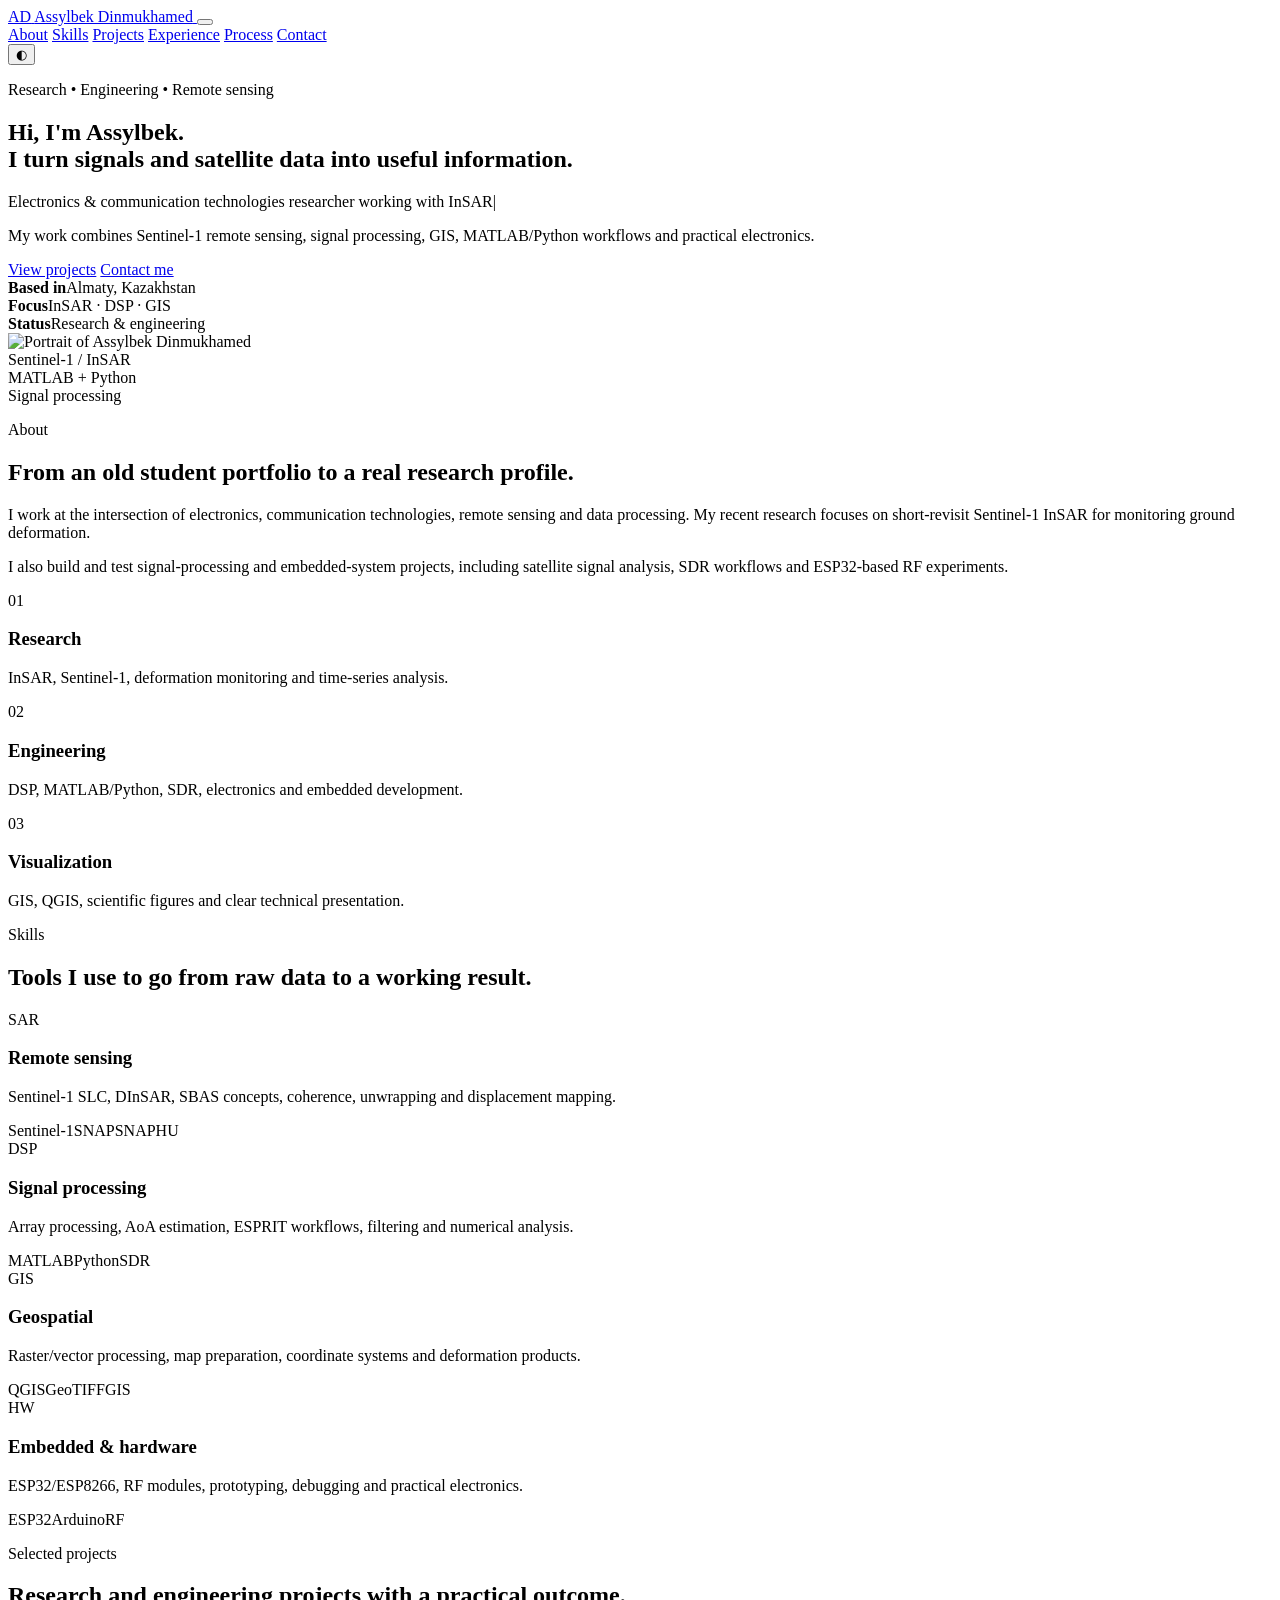
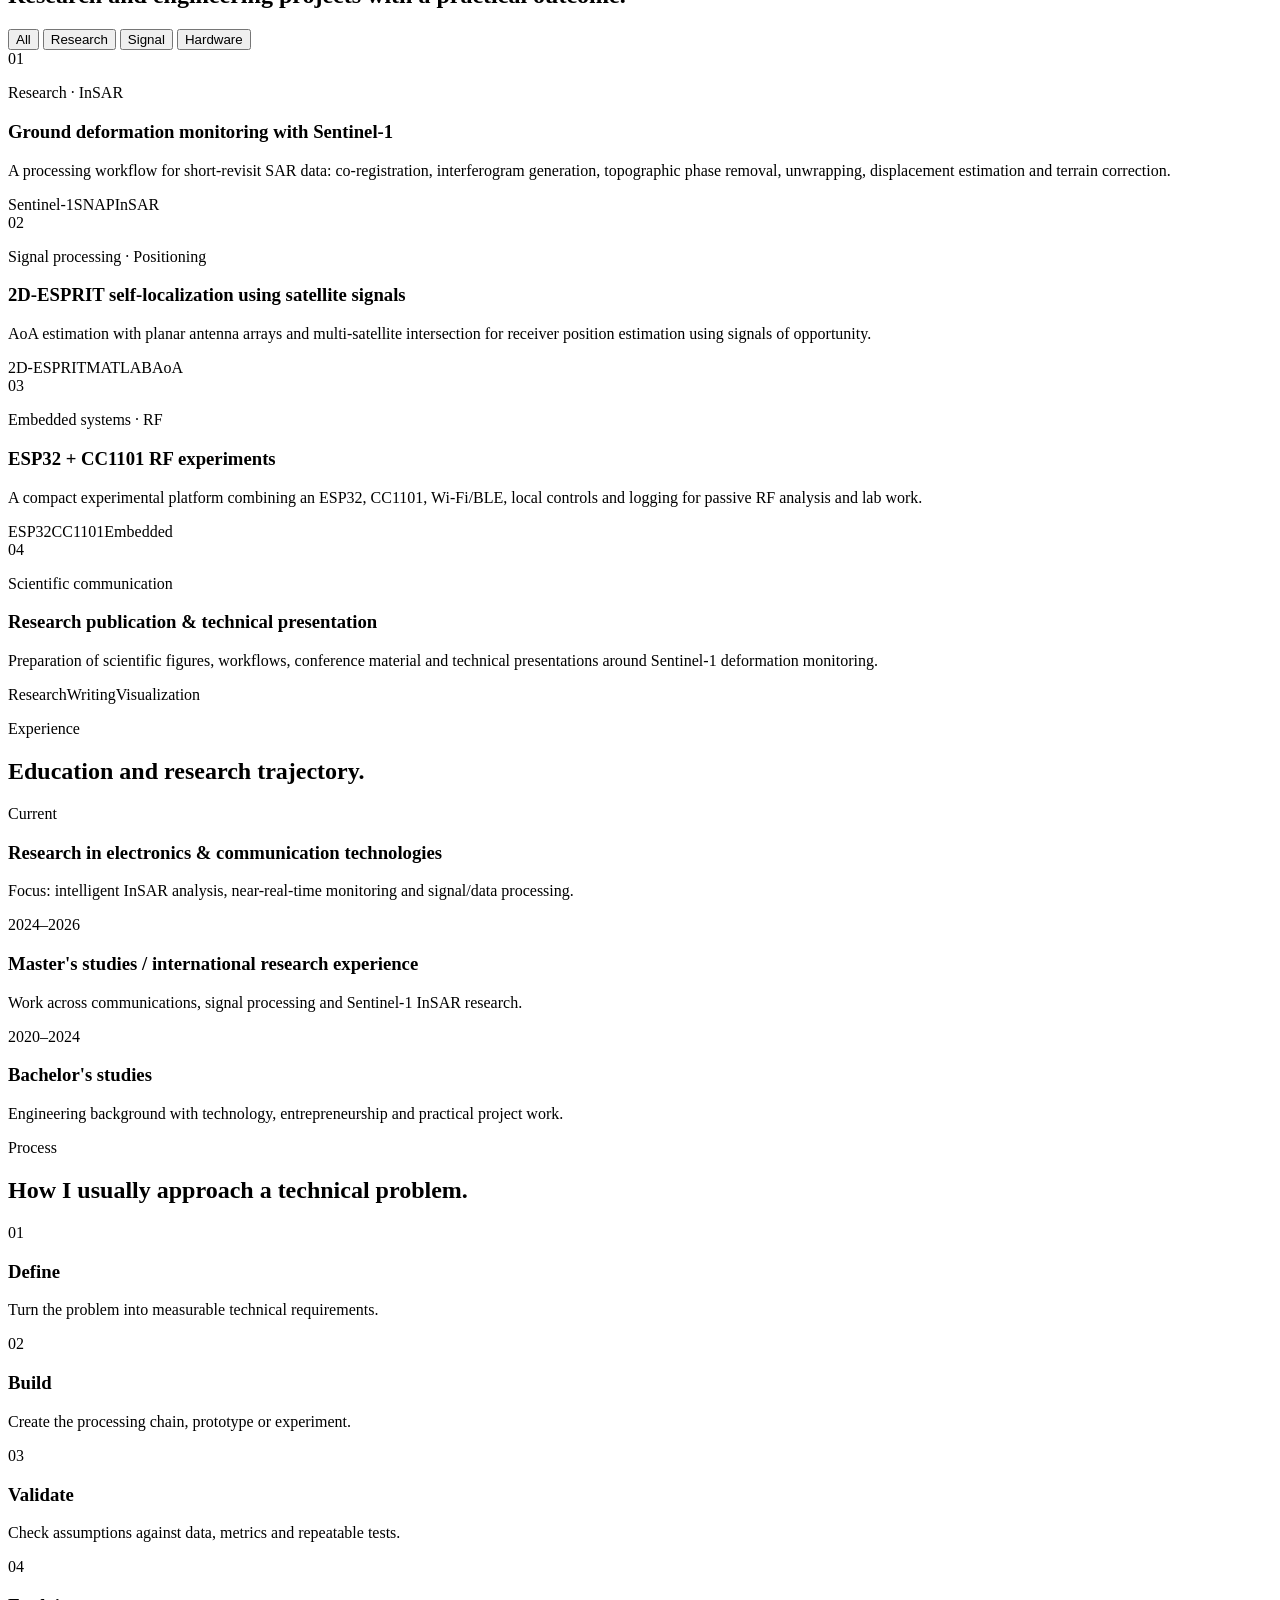
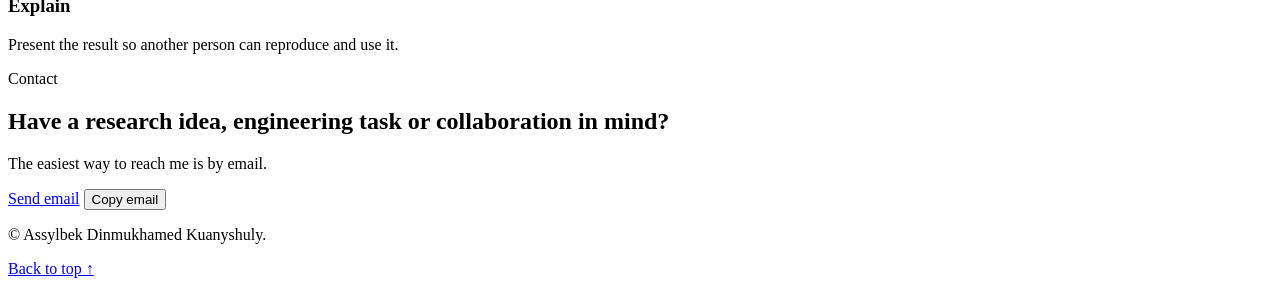
==== index.html @ b61e324d "Add files via upload" ====
<!DOCTYPE html>
<html lang="en">
<head>
  <meta charset="UTF-8" />
  <meta name="viewport" content="width=device-width, initial-scale=1.0" />
  <meta name="description" content="Portfolio of Assylbek Dinmukhamed Kuanyshuly — researcher and engineer working with InSAR, Sentinel-1, signal processing, GIS and embedded systems." />
  <meta name="theme-color" content="#0b1020" />
  <meta property="og:title" content="Assylbek Dinmukhamed — Portfolio" />
  <meta property="og:description" content="Research, engineering and projects in InSAR, signal processing, GIS and embedded systems." />
  <meta property="og:type" content="website" />
  <meta property="og:image" content="assets/photo.jpg" />
  <title>Assylbek Dinmukhamed — Researcher & Engineer</title>
  <link rel="stylesheet" href="assets/styles.css" />
</head>
<body>
  <div class="noise" aria-hidden="true"></div>

  <header class="site-header">
    <a class="brand" href="#home" aria-label="Home">
      <span class="brand-mark">AD</span>
      <span class="brand-text">Assylbek Dinmukhamed</span>
    </a>

    <button class="menu-toggle" id="menuToggle" aria-label="Open navigation" aria-expanded="false">
      <span></span><span></span><span></span>
    </button>

    <nav class="nav" id="nav">
      <a href="#about">About</a>
      <a href="#skills">Skills</a>
      <a href="#projects">Projects</a>
      <a href="#experience">Experience</a>
      <a href="#process">Process</a>
      <a href="#contact">Contact</a>
    </nav>

    <button class="theme-toggle" id="themeToggle" aria-label="Toggle theme">
      <span class="theme-icon">◐</span>
    </button>
  </header>

  <main>
    <section id="home" class="hero section">
      <div class="hero-copy reveal">
        <p class="eyebrow">Research • Engineering • Remote sensing</p>
        <h1>
          Hi, I'm <span class="gradient-text">Assylbek.</span><br />
          I turn signals and satellite data into useful information.
        </h1>
        <p class="hero-subtitle">
          Electronics & communication technologies researcher working with
          <span id="typingText" class="typing">InSAR</span><span class="caret">|</span>
        </p>
        <p class="hero-description">
          My work combines Sentinel-1 remote sensing, signal processing, GIS,
          MATLAB/Python workflows and practical electronics.
        </p>

        <div class="hero-actions">
          <a class="btn btn-primary" href="#projects">View projects</a>
          <a class="btn btn-ghost" href="mailto:dinmukhamedassylbek@gmail.com">Contact me</a>
        </div>

        <div class="hero-meta">
          <div><strong>Based in</strong><span>Almaty, Kazakhstan</span></div>
          <div><strong>Focus</strong><span>InSAR · DSP · GIS</span></div>
          <div><strong>Status</strong><span>Research & engineering</span></div>
        </div>
      </div>

      <div class="hero-visual reveal">
        <div class="portrait-shell">
          <div class="orbit orbit-one"></div>
          <div class="orbit orbit-two"></div>
          <div class="portrait-frame">
            <img src="assets/photo.jpg" alt="Portrait of Assylbek Dinmukhamed" />
          </div>
          <div class="floating-card fc-one">
            <span class="dot"></span>
            Sentinel-1 / InSAR
          </div>
          <div class="floating-card fc-two">MATLAB + Python</div>
          <div class="floating-card fc-three">Signal processing</div>
        </div>
      </div>
    </section>

    <section id="about" class="section section-grid">
      <div class="section-heading reveal">
        <p class="eyebrow">About</p>
        <h2>From an old student portfolio to a real research profile.</h2>
      </div>
      <div class="section-body reveal">
        <p>
          I work at the intersection of electronics, communication technologies,
          remote sensing and data processing. My recent research focuses on
          short-revisit Sentinel-1 InSAR for monitoring ground deformation.
        </p>
        <p>
          I also build and test signal-processing and embedded-system projects,
          including satellite signal analysis, SDR workflows and ESP32-based RF experiments.
        </p>
        <div class="mini-cards">
          <article>
            <span>01</span>
            <h3>Research</h3>
            <p>InSAR, Sentinel-1, deformation monitoring and time-series analysis.</p>
          </article>
          <article>
            <span>02</span>
            <h3>Engineering</h3>
            <p>DSP, MATLAB/Python, SDR, electronics and embedded development.</p>
          </article>
          <article>
            <span>03</span>
            <h3>Visualization</h3>
            <p>GIS, QGIS, scientific figures and clear technical presentation.</p>
          </article>
        </div>
      </div>
    </section>

    <section id="skills" class="section">
      <div class="section-heading reveal">
        <p class="eyebrow">Skills</p>
        <h2>Tools I use to go from raw data to a working result.</h2>
      </div>

      <div class="skills-grid">
        <article class="skill-card reveal">
          <div class="skill-icon">SAR</div>
          <h3>Remote sensing</h3>
          <p>Sentinel-1 SLC, DInSAR, SBAS concepts, coherence, unwrapping and displacement mapping.</p>
          <div class="tags"><span>Sentinel-1</span><span>SNAP</span><span>SNAPHU</span></div>
        </article>
        <article class="skill-card reveal">
          <div class="skill-icon">DSP</div>
          <h3>Signal processing</h3>
          <p>Array processing, AoA estimation, ESPRIT workflows, filtering and numerical analysis.</p>
          <div class="tags"><span>MATLAB</span><span>Python</span><span>SDR</span></div>
        </article>
        <article class="skill-card reveal">
          <div class="skill-icon">GIS</div>
          <h3>Geospatial</h3>
          <p>Raster/vector processing, map preparation, coordinate systems and deformation products.</p>
          <div class="tags"><span>QGIS</span><span>GeoTIFF</span><span>GIS</span></div>
        </article>
        <article class="skill-card reveal">
          <div class="skill-icon">HW</div>
          <h3>Embedded & hardware</h3>
          <p>ESP32/ESP8266, RF modules, prototyping, debugging and practical electronics.</p>
          <div class="tags"><span>ESP32</span><span>Arduino</span><span>RF</span></div>
        </article>
      </div>
    </section>

    <section id="projects" class="section">
      <div class="section-heading reveal">
        <p class="eyebrow">Selected projects</p>
        <h2>Research and engineering projects with a practical outcome.</h2>
      </div>

      <div class="project-filter reveal" role="group" aria-label="Project filters">
        <button class="filter-btn active" data-filter="all">All</button>
        <button class="filter-btn" data-filter="research">Research</button>
        <button class="filter-btn" data-filter="signal">Signal</button>
        <button class="filter-btn" data-filter="hardware">Hardware</button>
      </div>

      <div class="projects-grid">
        <article class="project-card reveal" data-category="research">
          <div class="project-number">01</div>
          <p class="project-type">Research · InSAR</p>
          <h3>Ground deformation monitoring with Sentinel-1</h3>
          <p>
            A processing workflow for short-revisit SAR data: co-registration,
            interferogram generation, topographic phase removal, unwrapping,
            displacement estimation and terrain correction.
          </p>
          <div class="tags"><span>Sentinel-1</span><span>SNAP</span><span>InSAR</span></div>
        </article>

        <article class="project-card reveal" data-category="signal">
          <div class="project-number">02</div>
          <p class="project-type">Signal processing · Positioning</p>
          <h3>2D-ESPRIT self-localization using satellite signals</h3>
          <p>
            AoA estimation with planar antenna arrays and multi-satellite
            intersection for receiver position estimation using signals of opportunity.
          </p>
          <div class="tags"><span>2D-ESPRIT</span><span>MATLAB</span><span>AoA</span></div>
        </article>

        <article class="project-card reveal" data-category="hardware">
          <div class="project-number">03</div>
          <p class="project-type">Embedded systems · RF</p>
          <h3>ESP32 + CC1101 RF experiments</h3>
          <p>
            A compact experimental platform combining an ESP32, CC1101, Wi-Fi/BLE,
            local controls and logging for passive RF analysis and lab work.
          </p>
          <div class="tags"><span>ESP32</span><span>CC1101</span><span>Embedded</span></div>
        </article>

        <article class="project-card reveal" data-category="research">
          <div class="project-number">04</div>
          <p class="project-type">Scientific communication</p>
          <h3>Research publication & technical presentation</h3>
          <p>
            Preparation of scientific figures, workflows, conference material and
            technical presentations around Sentinel-1 deformation monitoring.
          </p>
          <div class="tags"><span>Research</span><span>Writing</span><span>Visualization</span></div>
        </article>
      </div>
    </section>

    <section id="experience" class="section section-grid">
      <div class="section-heading reveal">
        <p class="eyebrow">Experience</p>
        <h2>Education and research trajectory.</h2>
      </div>
      <div class="timeline reveal">
        <article class="timeline-item">
          <div class="timeline-dot"></div>
          <div class="timeline-date">Current</div>
          <h3>Research in electronics & communication technologies</h3>
          <p>Focus: intelligent InSAR analysis, near-real-time monitoring and signal/data processing.</p>
        </article>
        <article class="timeline-item">
          <div class="timeline-dot"></div>
          <div class="timeline-date">2024–2026</div>
          <h3>Master's studies / international research experience</h3>
          <p>Work across communications, signal processing and Sentinel-1 InSAR research.</p>
        </article>
        <article class="timeline-item">
          <div class="timeline-dot"></div>
          <div class="timeline-date">2020–2024</div>
          <h3>Bachelor's studies</h3>
          <p>Engineering background with technology, entrepreneurship and practical project work.</p>
        </article>
      </div>
    </section>

    <section id="process" class="section">
      <div class="section-heading reveal">
        <p class="eyebrow">Process</p>
        <h2>How I usually approach a technical problem.</h2>
      </div>
      <div class="process-grid">
        <article class="process-card reveal"><span>01</span><h3>Define</h3><p>Turn the problem into measurable technical requirements.</p></article>
        <article class="process-card reveal"><span>02</span><h3>Build</h3><p>Create the processing chain, prototype or experiment.</p></article>
        <article class="process-card reveal"><span>03</span><h3>Validate</h3><p>Check assumptions against data, metrics and repeatable tests.</p></article>
        <article class="process-card reveal"><span>04</span><h3>Explain</h3><p>Present the result so another person can reproduce and use it.</p></article>
      </div>
    </section>

    <section id="contact" class="section contact-section">
      <div class="contact-card reveal">
        <p class="eyebrow">Contact</p>
        <h2>Have a research idea, engineering task or collaboration in mind?</h2>
        <p>The easiest way to reach me is by email.</p>
        <div class="contact-actions">
          <a class="btn btn-primary" href="mailto:dinmukhamedassylbek@gmail.com">Send email</a>
          <button class="btn btn-ghost" id="copyEmail" type="button">Copy email</button>
        </div>
        <p class="copy-status" id="copyStatus" aria-live="polite"></p>
      </div>
    </section>
  </main>

  <footer>
    <p>© <span id="year"></span> Assylbek Dinmukhamed Kuanyshuly.</p>
    <a href="#home">Back to top ↑</a>
  </footer>

  <script src="assets/app.js"></script>
</body>
</html>
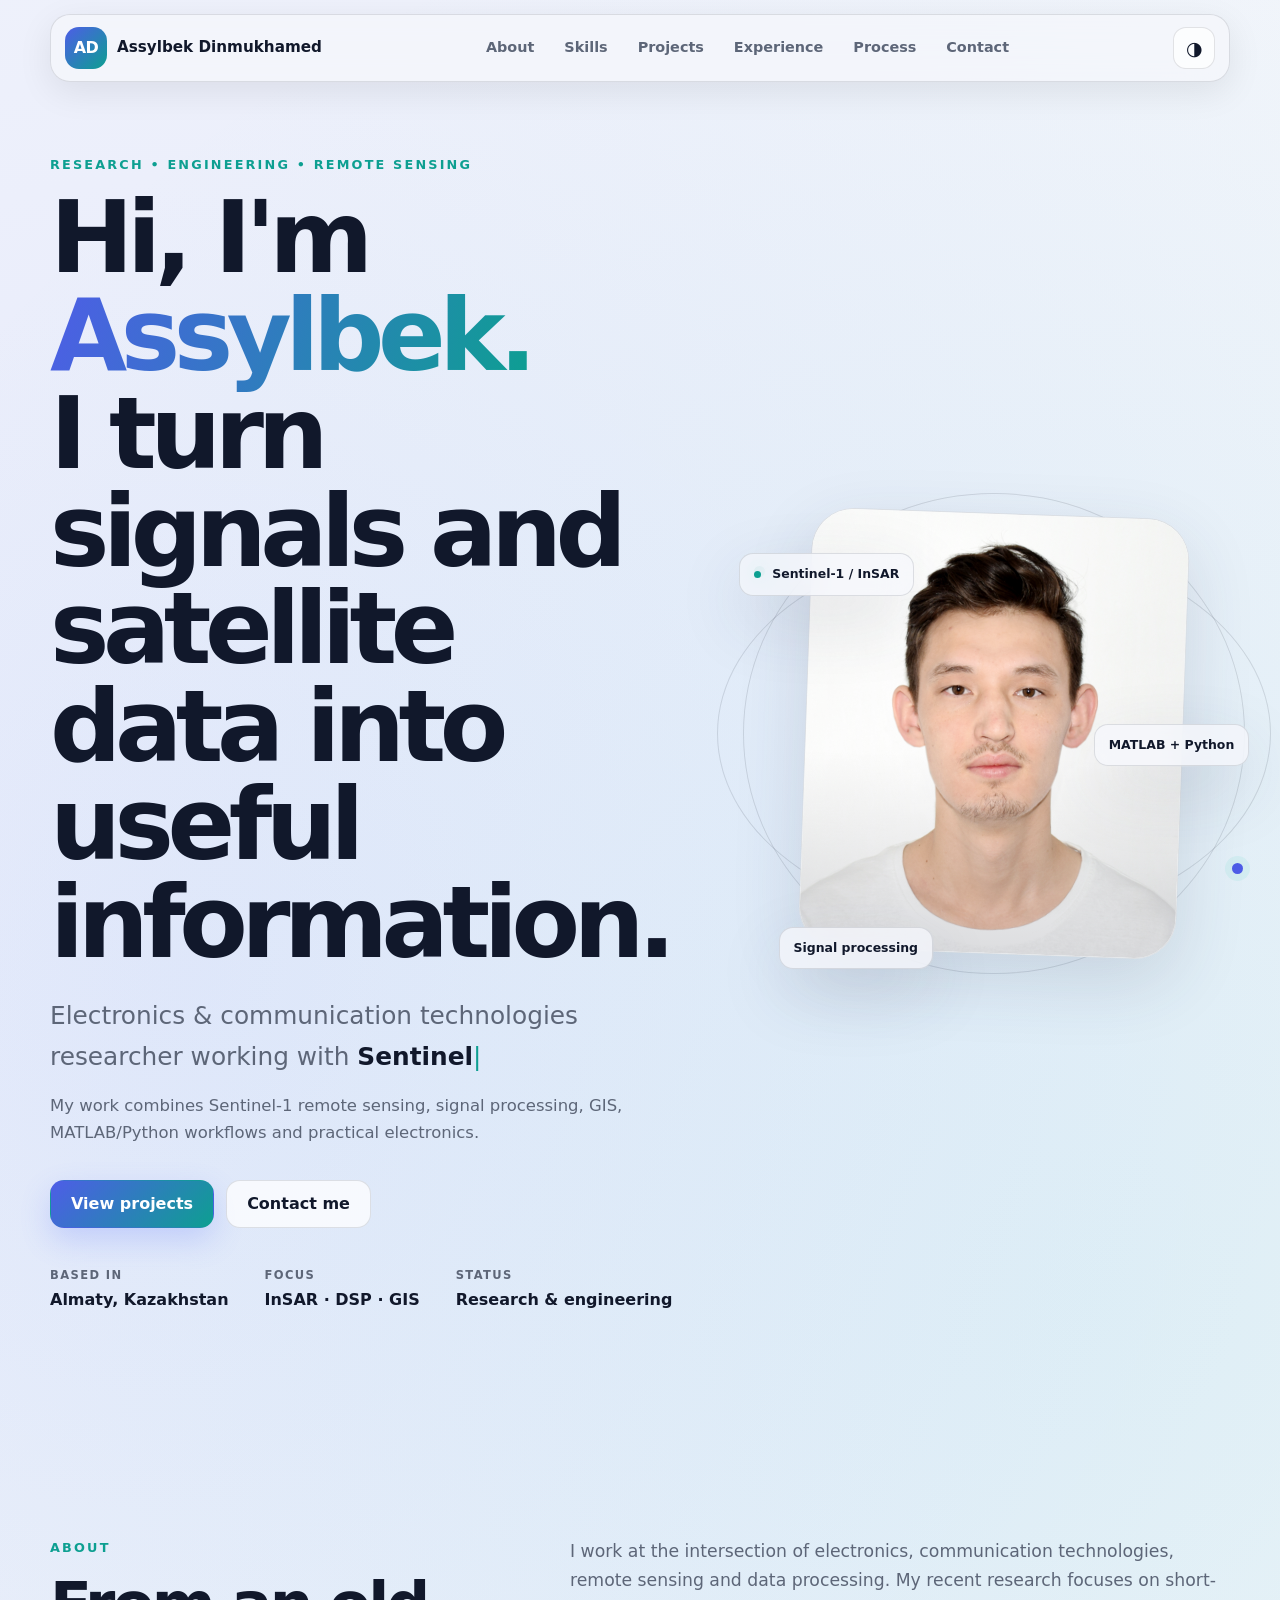
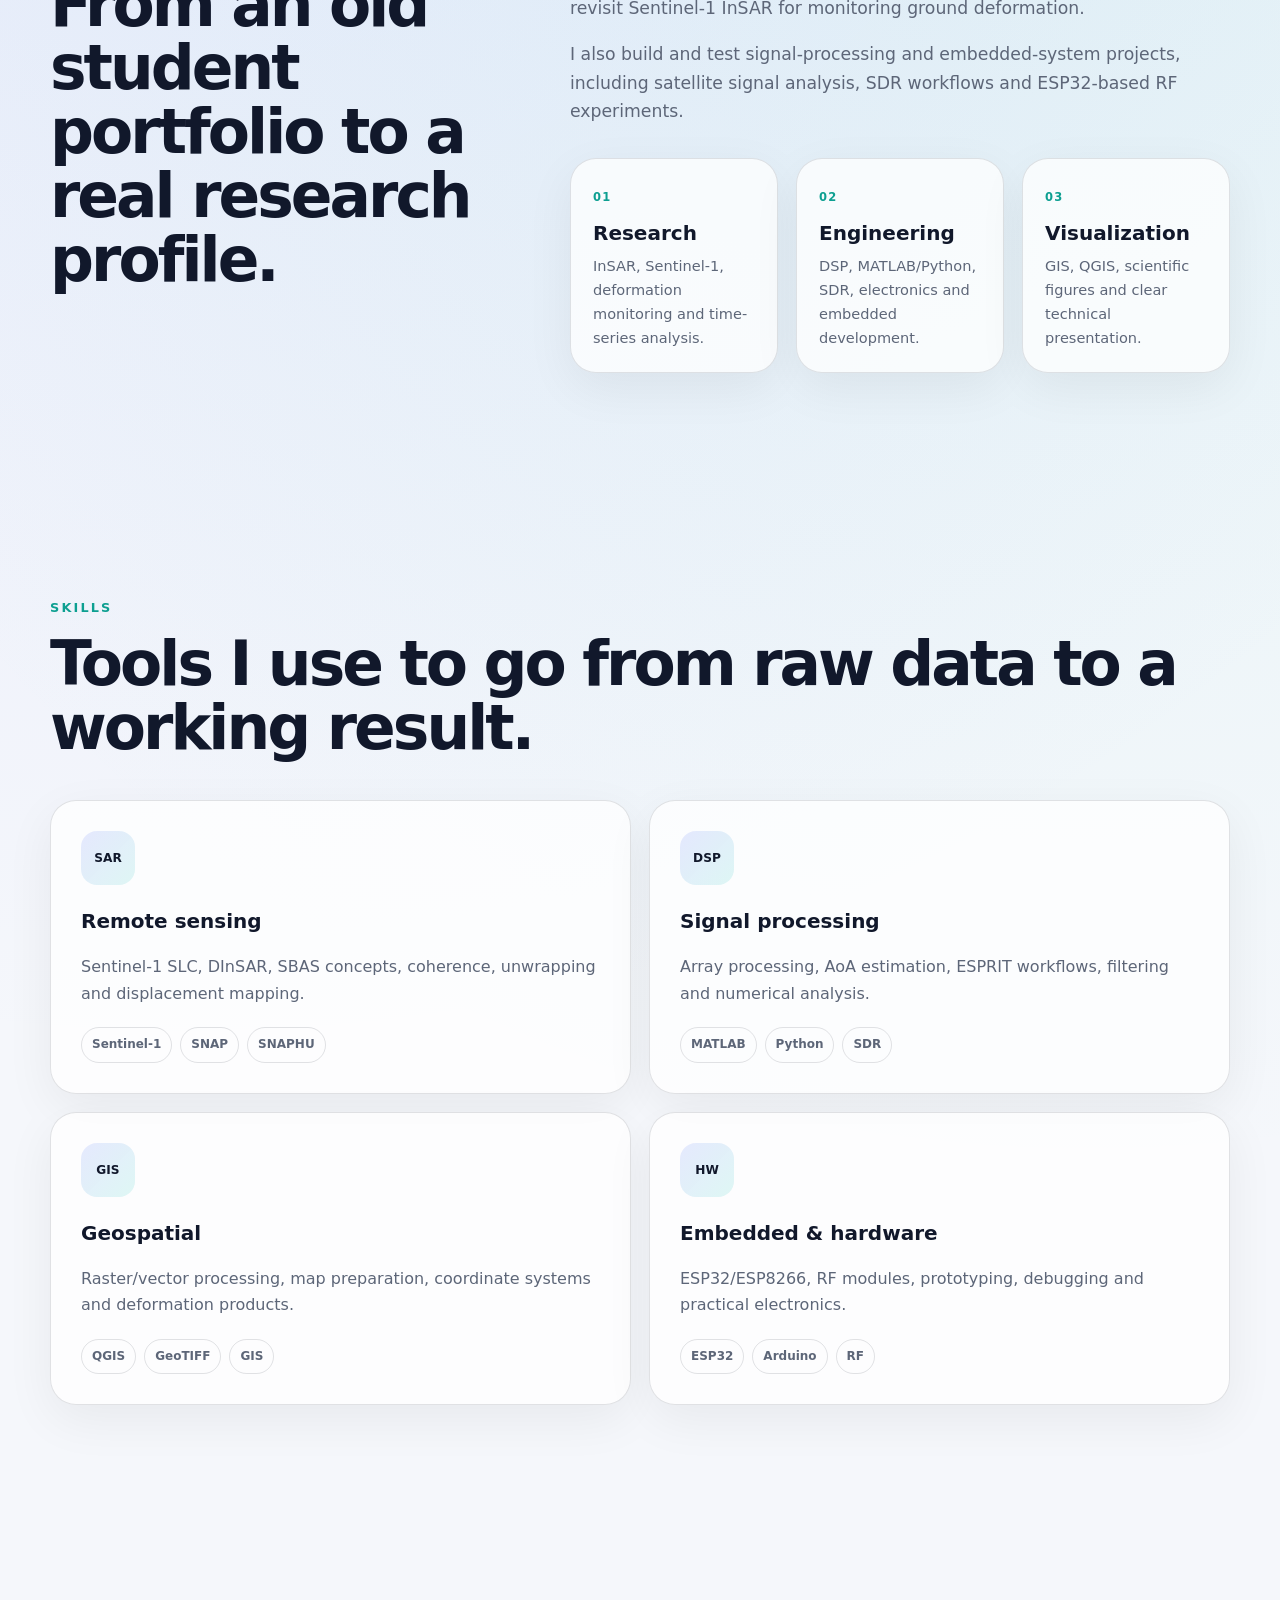
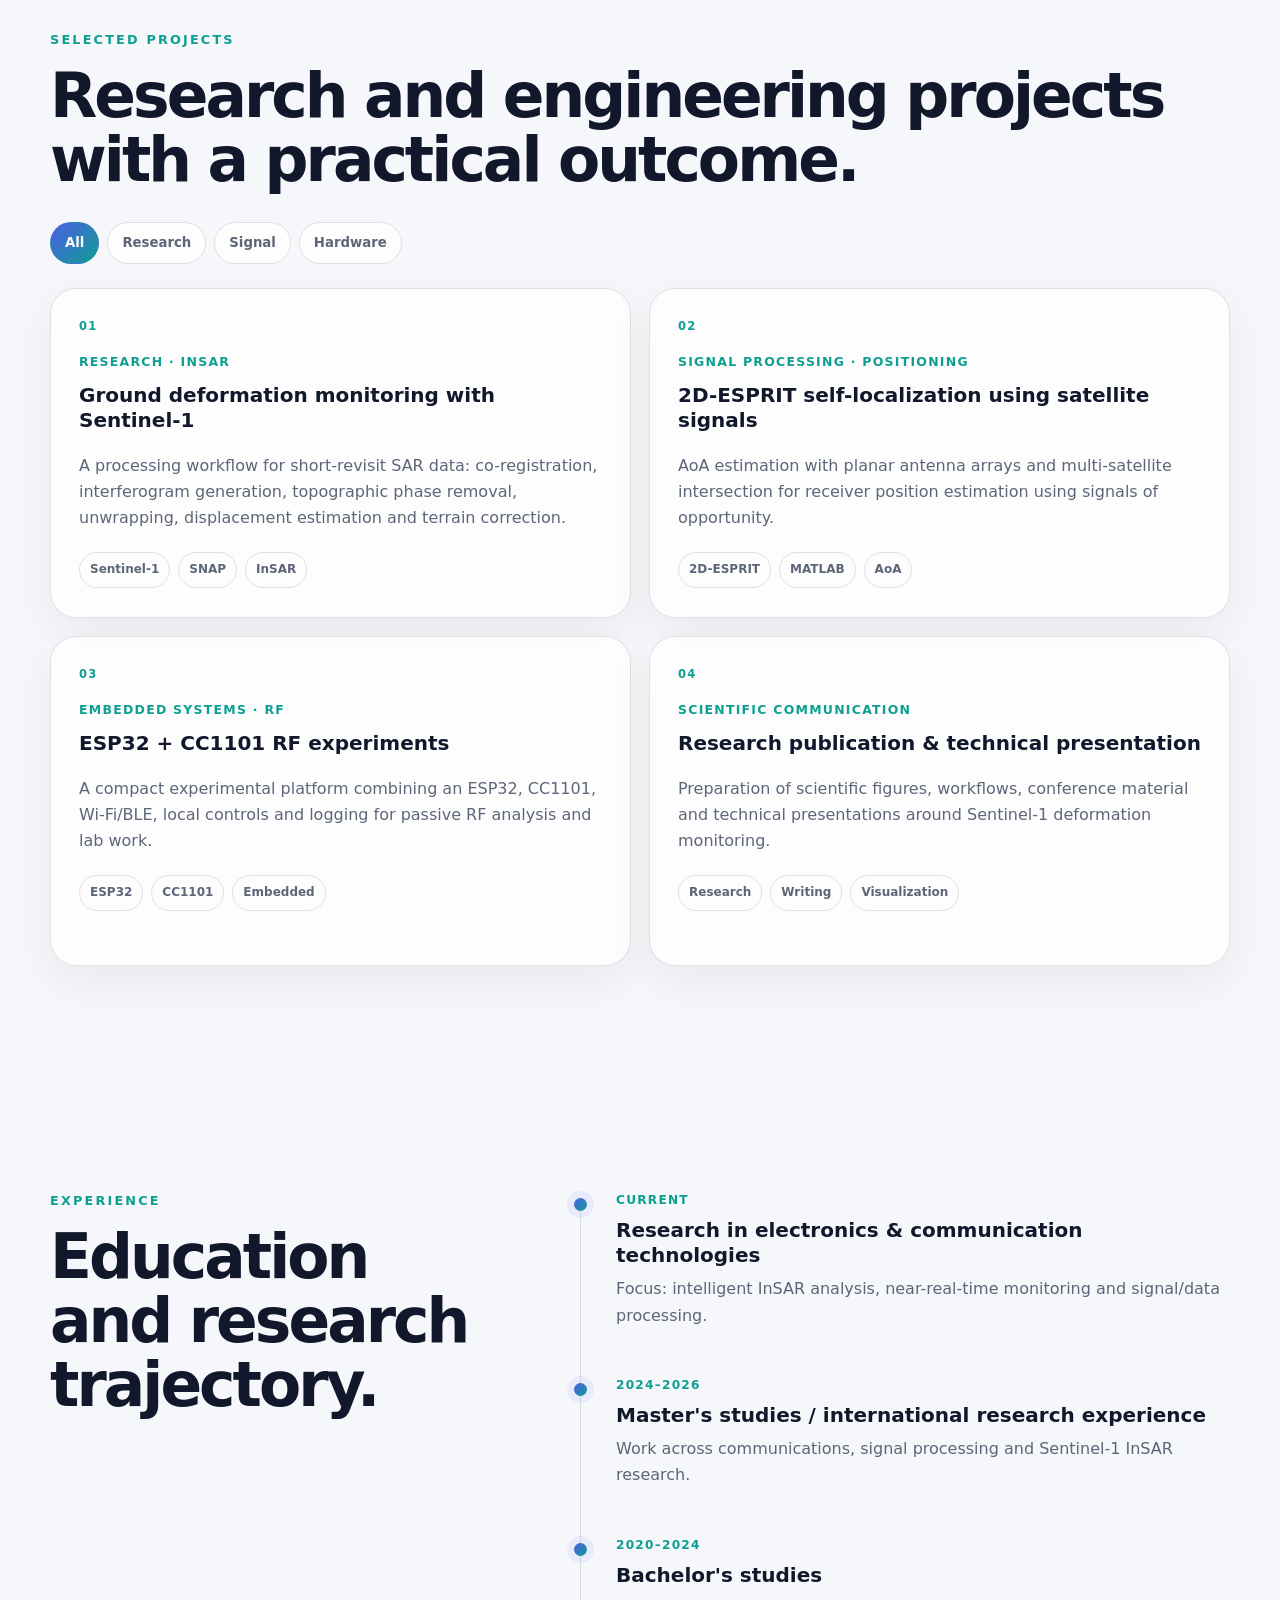
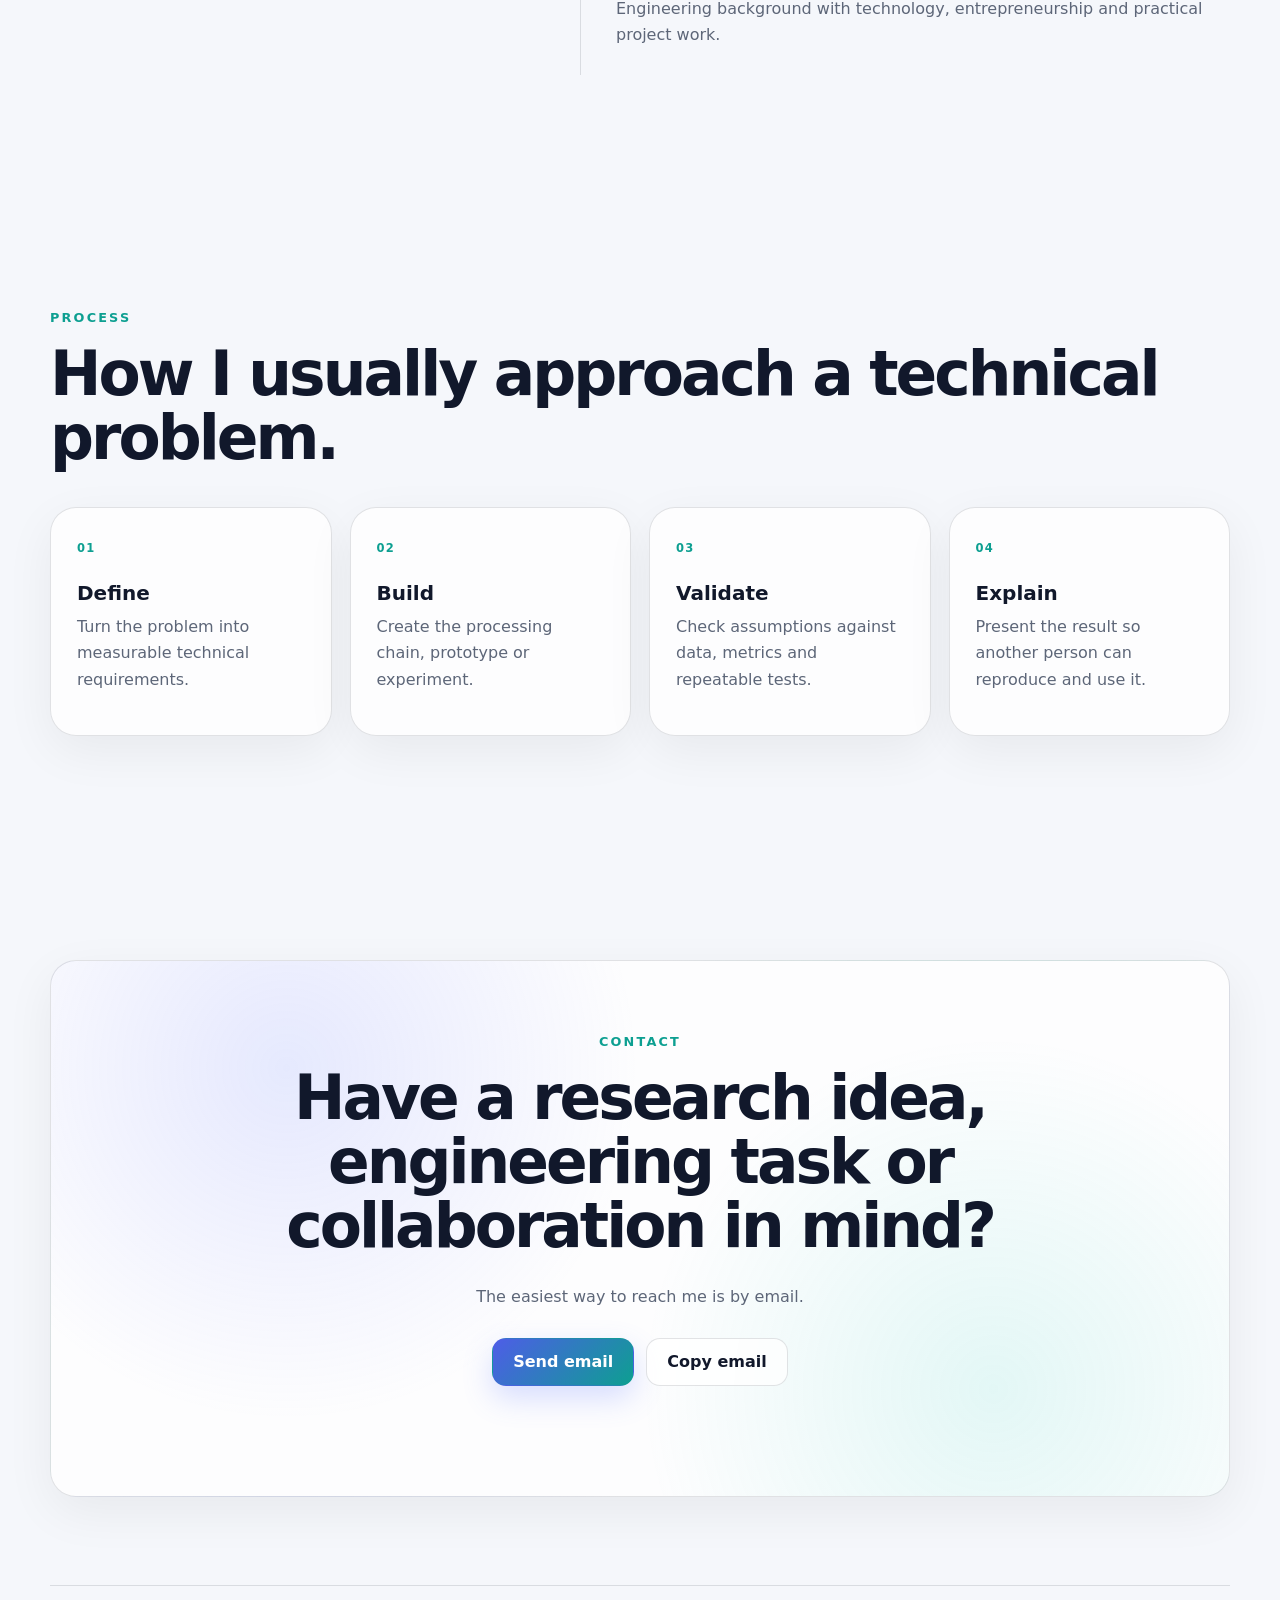
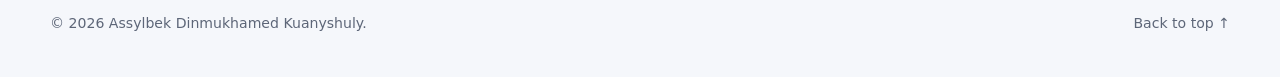
==== commit 3ac69a45: "Rename index_fixed.html to index.html" ====
--- a/index.html
+++ b/index.html
@@ -8,9 +8,9 @@
   <meta property="og:title" content="Assylbek Dinmukhamed — Portfolio" />
   <meta property="og:description" content="Research, engineering and projects in InSAR, signal processing, GIS and embedded systems." />
   <meta property="og:type" content="website" />
-  <meta property="og:image" content="assets/photo.jpg" />
+  <meta property="og:image" content="photo.jpg" />
   <title>Assylbek Dinmukhamed — Researcher & Engineer</title>
-  <link rel="stylesheet" href="assets/styles.css" />
+  <link rel="stylesheet" href="styles.css" />
 </head>
 <body>
   <div class="noise" aria-hidden="true"></div>
@@ -73,7 +73,7 @@
           <div class="orbit orbit-one"></div>
           <div class="orbit orbit-two"></div>
           <div class="portrait-frame">
-            <img src="assets/photo.jpg" alt="Portrait of Assylbek Dinmukhamed" />
+            <img src="photo.jpg" alt="Portrait of Assylbek Dinmukhamed" />
           </div>
           <div class="floating-card fc-one">
             <span class="dot"></span>
@@ -274,6 +274,6 @@
     <a href="#home">Back to top ↑</a>
   </footer>
 
-  <script src="assets/app.js"></script>
+  <script src="app.js"></script>
 </body>
 </html>
--- a/styles.css
+++ b/styles.css
@@ -0,0 +1,665 @@
+
+:root {
+  --bg: #0a0f1f;
+  --bg-soft: #0f1730;
+  --card: rgba(255,255,255,.055);
+  --card-strong: rgba(255,255,255,.09);
+  --text: #f5f7fb;
+  --muted: #a8b2c8;
+  --line: rgba(255,255,255,.12);
+  --accent: #7c8cff;
+  --accent-2: #46d5c4;
+  --shadow: 0 24px 70px rgba(0,0,0,.28);
+  --header: rgba(10,15,31,.72);
+  --radius: 26px;
+  --max: 1180px;
+}
+
+:root[data-theme="light"] {
+  --bg: #f5f7fb;
+  --bg-soft: #edf1f8;
+  --card: rgba(255,255,255,.74);
+  --card-strong: rgba(255,255,255,.94);
+  --text: #11182b;
+  --muted: #5d6678;
+  --line: rgba(17,24,43,.12);
+  --accent: #4e5de7;
+  --accent-2: #0d9f91;
+  --shadow: 0 24px 70px rgba(49,56,84,.14);
+  --header: rgba(245,247,251,.78);
+}
+
+* { box-sizing: border-box; }
+html { scroll-behavior: smooth; }
+body {
+  margin: 0;
+  font-family: Inter, ui-sans-serif, system-ui, -apple-system, BlinkMacSystemFont, "Segoe UI", sans-serif;
+  background:
+    radial-gradient(circle at 15% 15%, rgba(124,140,255,.14), transparent 30%),
+    radial-gradient(circle at 85% 20%, rgba(70,213,196,.10), transparent 28%),
+    var(--bg);
+  color: var(--text);
+  line-height: 1.65;
+  min-height: 100vh;
+  transition: background .35s ease, color .35s ease;
+}
+
+a { color: inherit; }
+button, a { -webkit-tap-highlight-color: transparent; }
+img { max-width: 100%; display: block; }
+
+.noise {
+  position: fixed;
+  inset: 0;
+  pointer-events: none;
+  opacity: .15;
+  z-index: -1;
+  background-image:
+    linear-gradient(rgba(255,255,255,.018) 1px, transparent 1px),
+    linear-gradient(90deg, rgba(255,255,255,.018) 1px, transparent 1px);
+  background-size: 34px 34px;
+}
+
+.site-header {
+  position: sticky;
+  top: 0;
+  z-index: 50;
+  width: min(calc(100% - 28px), var(--max));
+  margin: 14px auto 0;
+  min-height: 68px;
+  padding: 10px 14px;
+  display: grid;
+  grid-template-columns: auto 1fr auto;
+  align-items: center;
+  gap: 22px;
+  background: var(--header);
+  border: 1px solid var(--line);
+  border-radius: 20px;
+  backdrop-filter: blur(18px);
+  box-shadow: 0 10px 35px rgba(0,0,0,.08);
+}
+
+.brand {
+  display: inline-flex;
+  align-items: center;
+  gap: 10px;
+  text-decoration: none;
+  font-weight: 700;
+  white-space: nowrap;
+}
+
+.brand-mark {
+  display: grid;
+  place-items: center;
+  width: 42px;
+  height: 42px;
+  border-radius: 14px;
+  background: linear-gradient(135deg, var(--accent), var(--accent-2));
+  color: white;
+  font-weight: 900;
+  letter-spacing: -.04em;
+}
+
+.brand-text { font-size: .95rem; }
+
+.nav {
+  display: flex;
+  align-items: center;
+  justify-content: center;
+  gap: 6px;
+}
+
+.nav a {
+  text-decoration: none;
+  color: var(--muted);
+  font-size: .9rem;
+  font-weight: 650;
+  padding: 10px 12px;
+  border-radius: 12px;
+  transition: .2s ease;
+}
+
+.nav a:hover,
+.nav a.active {
+  color: var(--text);
+  background: var(--card);
+}
+
+.theme-toggle,
+.menu-toggle {
+  border: 1px solid var(--line);
+  color: var(--text);
+  background: var(--card);
+  border-radius: 13px;
+  cursor: pointer;
+}
+
+.theme-toggle {
+  width: 42px;
+  height: 42px;
+  font-size: 1.2rem;
+}
+
+.menu-toggle {
+  display: none;
+  width: 44px;
+  height: 44px;
+  padding: 10px;
+}
+
+.menu-toggle span {
+  display: block;
+  width: 100%;
+  height: 2px;
+  margin: 5px 0;
+  background: currentColor;
+  border-radius: 99px;
+}
+
+main,
+footer {
+  width: min(calc(100% - 36px), var(--max));
+  margin-inline: auto;
+}
+
+.section {
+  padding: 112px 0;
+  scroll-margin-top: 100px;
+}
+
+.hero {
+  min-height: calc(100vh - 96px);
+  display: grid;
+  grid-template-columns: 1.15fr .85fr;
+  align-items: center;
+  gap: 70px;
+  padding-top: 72px;
+}
+
+.eyebrow {
+  margin: 0 0 14px;
+  color: var(--accent-2);
+  font-size: .8rem;
+  font-weight: 800;
+  text-transform: uppercase;
+  letter-spacing: .17em;
+}
+
+h1, h2, h3, p { margin-top: 0; }
+h1 {
+  margin-bottom: 24px;
+  max-width: 850px;
+  font-size: clamp(3.2rem, 7.8vw, 6.7rem);
+  line-height: .98;
+  letter-spacing: -.065em;
+}
+
+h2 {
+  margin-bottom: 26px;
+  font-size: clamp(2.2rem, 4.8vw, 4rem);
+  line-height: 1.04;
+  letter-spacing: -.048em;
+}
+
+h3 {
+  font-size: 1.25rem;
+  line-height: 1.25;
+}
+
+.gradient-text {
+  background: linear-gradient(110deg, var(--accent), var(--accent-2));
+  -webkit-background-clip: text;
+  background-clip: text;
+  color: transparent;
+}
+
+.hero-subtitle {
+  font-size: clamp(1.1rem, 2.1vw, 1.55rem);
+  color: var(--muted);
+  margin-bottom: 14px;
+}
+
+.typing {
+  color: var(--text);
+  font-weight: 750;
+}
+
+.caret {
+  display: inline-block;
+  color: var(--accent-2);
+  animation: blink .8s infinite;
+}
+
+@keyframes blink { 50% { opacity: 0; } }
+
+.hero-description {
+  color: var(--muted);
+  max-width: 700px;
+  font-size: 1.03rem;
+}
+
+.hero-actions {
+  display: flex;
+  flex-wrap: wrap;
+  gap: 12px;
+  margin: 34px 0 38px;
+}
+
+.btn {
+  display: inline-flex;
+  justify-content: center;
+  align-items: center;
+  min-height: 48px;
+  padding: 0 20px;
+  border-radius: 14px;
+  border: 1px solid var(--line);
+  font: inherit;
+  font-weight: 750;
+  text-decoration: none;
+  cursor: pointer;
+  transition: transform .2s ease, box-shadow .2s ease, background .2s ease;
+}
+
+.btn:hover { transform: translateY(-2px); }
+.btn-primary {
+  color: white;
+  border-color: transparent;
+  background: linear-gradient(135deg, var(--accent), var(--accent-2));
+  box-shadow: 0 12px 30px rgba(90,115,255,.24);
+}
+.btn-ghost { color: var(--text); background: var(--card); }
+
+.hero-meta {
+  display: flex;
+  flex-wrap: wrap;
+  gap: 24px 36px;
+}
+.hero-meta div {
+  display: grid;
+  gap: 2px;
+}
+.hero-meta strong {
+  font-size: .72rem;
+  color: var(--muted);
+  text-transform: uppercase;
+  letter-spacing: .12em;
+}
+.hero-meta span { font-weight: 650; }
+
+.hero-visual {
+  display: grid;
+  place-items: center;
+}
+
+.portrait-shell {
+  position: relative;
+  width: min(100%, 440px);
+  aspect-ratio: 1 / 1.14;
+}
+
+.portrait-frame {
+  position: absolute;
+  inset: 6% 7% 6% 7%;
+  overflow: hidden;
+  border: 1px solid var(--line);
+  border-radius: 42px;
+  background: var(--card);
+  box-shadow: var(--shadow);
+  transform: rotate(2deg);
+}
+
+.portrait-frame::after {
+  content: "";
+  position: absolute;
+  inset: 0;
+  background: linear-gradient(180deg, transparent 55%, rgba(10,15,31,.14));
+}
+
+.portrait-frame img {
+  width: 100%;
+  height: 100%;
+  object-fit: cover;
+  object-position: center 26%;
+  filter: saturate(.92) contrast(1.02);
+}
+
+.orbit {
+  position: absolute;
+  border: 1px solid var(--line);
+  border-radius: 50%;
+  animation: spin 18s linear infinite;
+}
+.orbit::before {
+  content: "";
+  position: absolute;
+  width: 11px;
+  height: 11px;
+  border-radius: 50%;
+  background: var(--accent-2);
+  box-shadow: 0 0 0 7px rgba(70,213,196,.10);
+}
+.orbit-one { inset: 2% -7%; }
+.orbit-one::before { top: 15%; left: 2%; }
+.orbit-two { inset: 12% -13%; animation-direction: reverse; animation-duration: 26s; }
+.orbit-two::before { right: 5%; bottom: 13%; background: var(--accent); }
+@keyframes spin { to { transform: rotate(360deg); } }
+
+.floating-card {
+  position: absolute;
+  z-index: 3;
+  padding: 10px 14px;
+  border-radius: 14px;
+  border: 1px solid var(--line);
+  background: var(--header);
+  backdrop-filter: blur(16px);
+  box-shadow: var(--shadow);
+  font-size: .78rem;
+  font-weight: 750;
+  animation: float 4.6s ease-in-out infinite;
+}
+.fc-one { left: -8%; top: 14%; }
+.fc-two { right: -8%; top: 48%; animation-delay: -.9s; }
+.fc-three { left: 1%; bottom: 3%; animation-delay: -1.9s; }
+.dot {
+  display: inline-block;
+  width: 7px;
+  height: 7px;
+  margin-right: 7px;
+  border-radius: 50%;
+  background: var(--accent-2);
+}
+@keyframes float { 50% { transform: translateY(-8px); } }
+
+.section-grid {
+  display: grid;
+  grid-template-columns: .8fr 1.2fr;
+  gap: 80px;
+}
+
+.section-body {
+  color: var(--muted);
+  font-size: 1.08rem;
+}
+
+.mini-cards,
+.skills-grid,
+.projects-grid,
+.process-grid {
+  display: grid;
+  gap: 18px;
+}
+
+.mini-cards {
+  margin-top: 32px;
+  grid-template-columns: repeat(3, 1fr);
+}
+
+.mini-cards article,
+.skill-card,
+.project-card,
+.process-card,
+.contact-card {
+  border: 1px solid var(--line);
+  background: var(--card);
+  border-radius: var(--radius);
+  box-shadow: 0 15px 50px rgba(0,0,0,.06);
+}
+
+.mini-cards article {
+  padding: 22px;
+}
+.mini-cards span,
+.process-card span,
+.project-number {
+  color: var(--accent-2);
+  font-size: .72rem;
+  font-weight: 850;
+  letter-spacing: .1em;
+}
+
+.mini-cards h3 { color: var(--text); margin: 12px 0 8px; }
+.mini-cards p { margin-bottom: 0; font-size: .91rem; }
+
+.skills-grid {
+  grid-template-columns: repeat(2, 1fr);
+  margin-top: 40px;
+}
+
+.skill-card {
+  position: relative;
+  padding: 30px;
+  overflow: hidden;
+  transition: transform .25s ease, background .25s ease;
+}
+.skill-card:hover { transform: translateY(-5px); background: var(--card-strong); }
+.skill-icon {
+  display: grid;
+  place-items: center;
+  width: 54px;
+  height: 54px;
+  border-radius: 16px;
+  margin-bottom: 24px;
+  background: linear-gradient(135deg, rgba(124,140,255,.18), rgba(70,213,196,.17));
+  color: var(--text);
+  font-size: .76rem;
+  font-weight: 900;
+}
+.skill-card p,
+.project-card p,
+.process-card p { color: var(--muted); }
+
+.tags {
+  display: flex;
+  flex-wrap: wrap;
+  gap: 8px;
+  margin-top: 20px;
+}
+.tags span {
+  padding: 7px 10px;
+  border-radius: 999px;
+  border: 1px solid var(--line);
+  color: var(--muted);
+  font-size: .75rem;
+  font-weight: 700;
+}
+
+.project-filter {
+  display: flex;
+  flex-wrap: wrap;
+  gap: 8px;
+  margin: 30px 0 24px;
+}
+.filter-btn {
+  padding: 9px 14px;
+  border-radius: 999px;
+  border: 1px solid var(--line);
+  background: var(--card);
+  color: var(--muted);
+  font: inherit;
+  font-size: .83rem;
+  font-weight: 700;
+  cursor: pointer;
+}
+.filter-btn.active {
+  color: white;
+  background: linear-gradient(135deg, var(--accent), var(--accent-2));
+  border-color: transparent;
+}
+
+.projects-grid { grid-template-columns: repeat(2, 1fr); }
+.project-card {
+  min-height: 330px;
+  padding: 28px;
+  transition: transform .25s ease, opacity .25s ease;
+}
+.project-card:hover { transform: translateY(-5px); }
+.project-card.is-hidden { display: none; }
+.project-type {
+  margin: 16px 0 10px;
+  color: var(--accent-2) !important;
+  font-size: .78rem;
+  font-weight: 800;
+  text-transform: uppercase;
+  letter-spacing: .1em;
+}
+
+.timeline {
+  position: relative;
+  display: grid;
+  gap: 12px;
+}
+.timeline::before {
+  content: "";
+  position: absolute;
+  left: 10px;
+  top: 8px;
+  bottom: 8px;
+  width: 1px;
+  background: var(--line);
+}
+.timeline-item {
+  position: relative;
+  padding: 0 0 34px 46px;
+}
+.timeline-dot {
+  position: absolute;
+  left: 4px;
+  top: 8px;
+  width: 13px;
+  height: 13px;
+  border-radius: 50%;
+  background: linear-gradient(135deg, var(--accent), var(--accent-2));
+  box-shadow: 0 0 0 7px rgba(124,140,255,.10);
+}
+.timeline-date {
+  color: var(--accent-2);
+  font-size: .76rem;
+  font-weight: 800;
+  text-transform: uppercase;
+  letter-spacing: .1em;
+}
+.timeline h3 { margin: 8px 0; }
+.timeline p { color: var(--muted); margin-bottom: 0; }
+
+.process-grid {
+  grid-template-columns: repeat(4, 1fr);
+  margin-top: 38px;
+}
+.process-card {
+  padding: 26px;
+}
+.process-card h3 { margin: 20px 0 8px; }
+
+.contact-section { padding-bottom: 88px; }
+.contact-card {
+  padding: clamp(30px, 6vw, 70px);
+  text-align: center;
+  background:
+    radial-gradient(circle at 20% 20%, rgba(124,140,255,.18), transparent 34%),
+    radial-gradient(circle at 80% 80%, rgba(70,213,196,.14), transparent 34%),
+    var(--card);
+}
+.contact-card h2 { max-width: 800px; margin-inline: auto; }
+.contact-card > p:not(.eyebrow):not(.copy-status) {
+  color: var(--muted);
+}
+.contact-actions {
+  display: flex;
+  justify-content: center;
+  flex-wrap: wrap;
+  gap: 12px;
+  margin-top: 28px;
+}
+.copy-status {
+  min-height: 24px;
+  margin: 16px 0 0;
+  color: var(--accent-2);
+  font-size: .85rem;
+}
+
+footer {
+  padding: 26px 0 42px;
+  display: flex;
+  justify-content: space-between;
+  gap: 18px;
+  color: var(--muted);
+  border-top: 1px solid var(--line);
+  font-size: .88rem;
+}
+footer p { margin: 0; }
+footer a { text-decoration: none; }
+
+.reveal {
+  opacity: 0;
+  transform: translateY(24px);
+  transition: opacity .65s ease, transform .65s ease;
+}
+.reveal.visible {
+  opacity: 1;
+  transform: translateY(0);
+}
+
+@media (prefers-reduced-motion: reduce) {
+  *, *::before, *::after {
+    animation-duration: .001ms !important;
+    animation-iteration-count: 1 !important;
+    scroll-behavior: auto !important;
+    transition-duration: .001ms !important;
+  }
+}
+
+@media (max-width: 950px) {
+  .site-header {
+    grid-template-columns: auto auto auto;
+    justify-content: space-between;
+  }
+  .brand-text { display: none; }
+  .menu-toggle { display: block; }
+  .nav {
+    position: absolute;
+    top: calc(100% + 8px);
+    left: 0;
+    right: 0;
+    display: grid;
+    gap: 4px;
+    padding: 10px;
+    border: 1px solid var(--line);
+    background: var(--header);
+    backdrop-filter: blur(18px);
+    border-radius: 18px;
+    opacity: 0;
+    transform: translateY(-8px) scale(.98);
+    pointer-events: none;
+    transition: .2s ease;
+  }
+  .nav.open {
+    opacity: 1;
+    transform: none;
+    pointer-events: auto;
+  }
+  .nav a { padding: 12px 14px; }
+  .hero { grid-template-columns: 1fr; gap: 38px; }
+  .hero-copy { order: 1; }
+  .hero-visual { order: 2; }
+  .portrait-shell { width: min(90%, 420px); }
+  .section-grid { grid-template-columns: 1fr; gap: 28px; }
+  .process-grid { grid-template-columns: repeat(2, 1fr); }
+}
+
+@media (max-width: 680px) {
+  main, footer { width: min(calc(100% - 24px), var(--max)); }
+  .section { padding: 78px 0; }
+  .hero { padding-top: 52px; min-height: auto; }
+  h1 { font-size: clamp(3.1rem, 16vw, 5.1rem); }
+  .skills-grid, .projects-grid, .mini-cards, .process-grid { grid-template-columns: 1fr; }
+  .hero-meta { display: grid; grid-template-columns: repeat(2, 1fr); gap: 20px; }
+  .floating-card { font-size: .7rem; }
+  .fc-one { left: -2%; }
+  .fc-two { right: -2%; }
+  footer { flex-direction: column; }
+}
+
+@media (max-width: 430px) {
+  .hero-meta { grid-template-columns: 1fr; }
+  .hero-actions .btn { width: 100%; }
+}
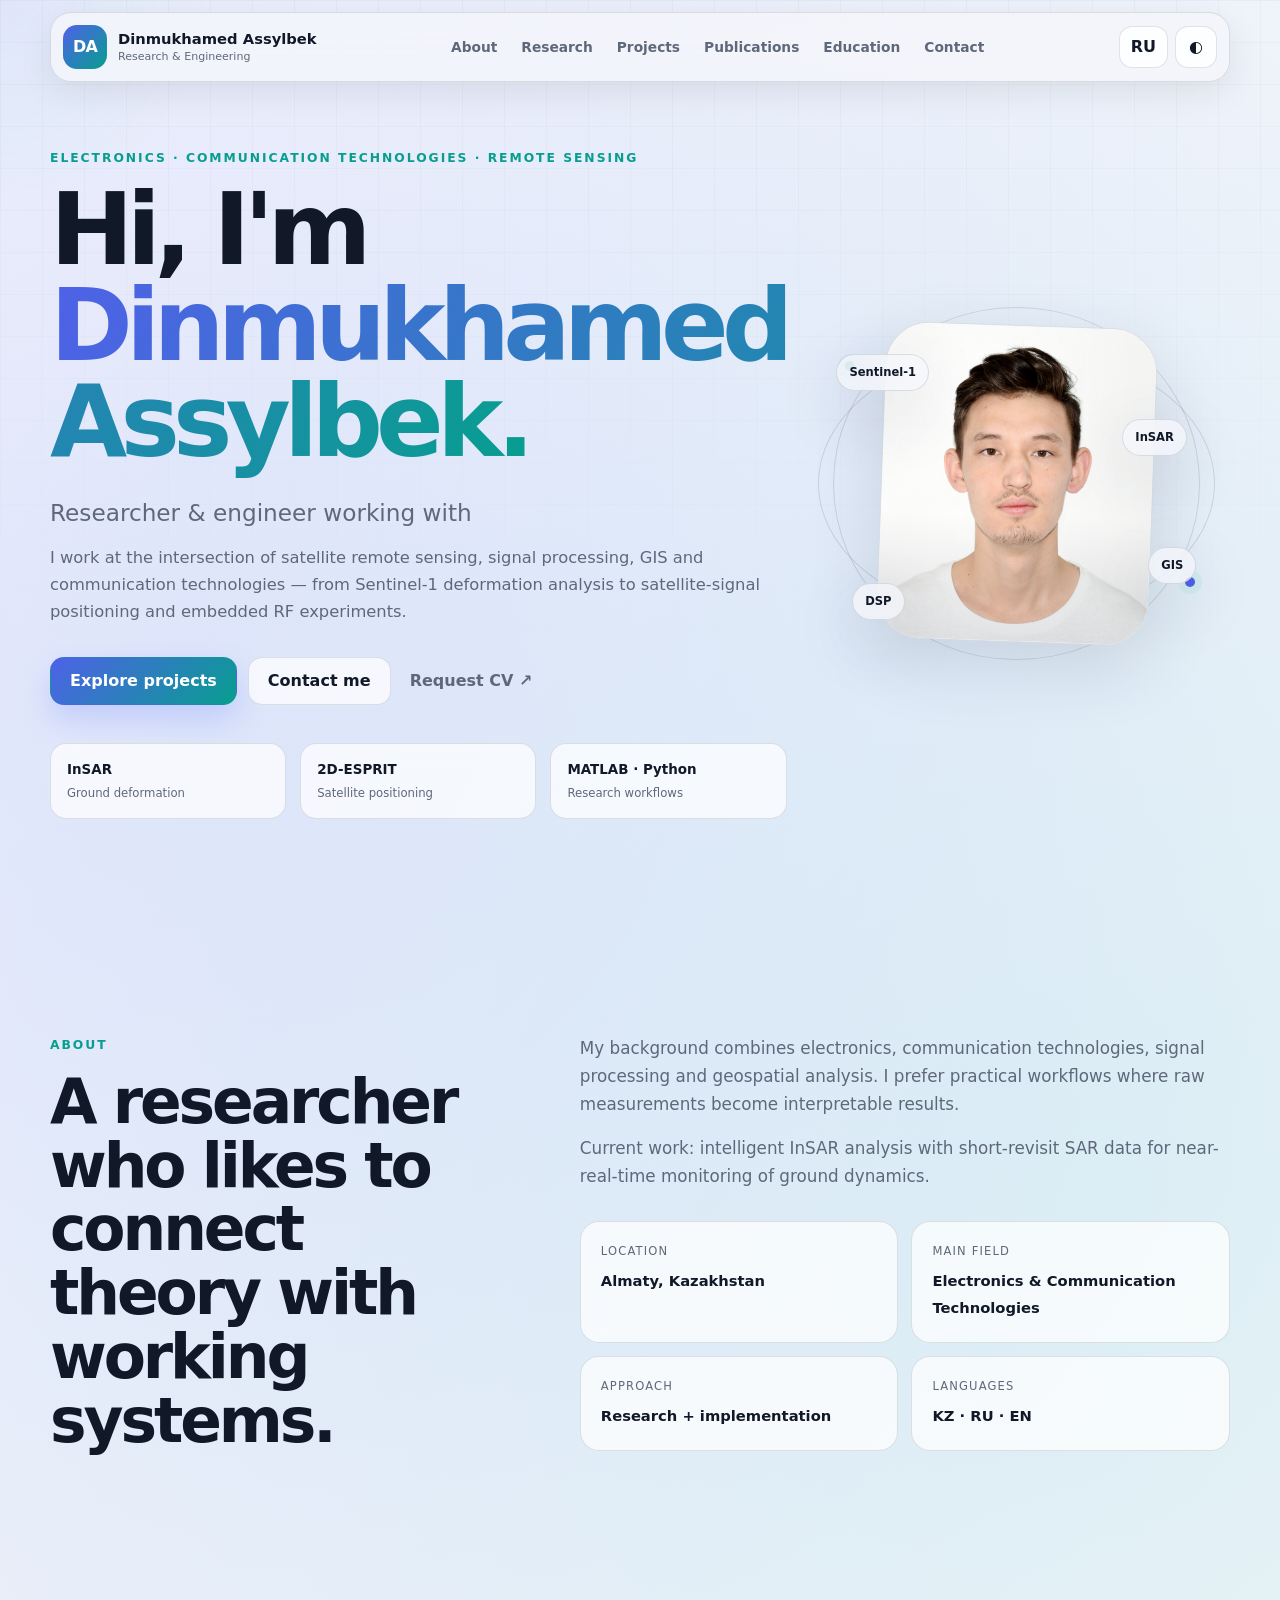
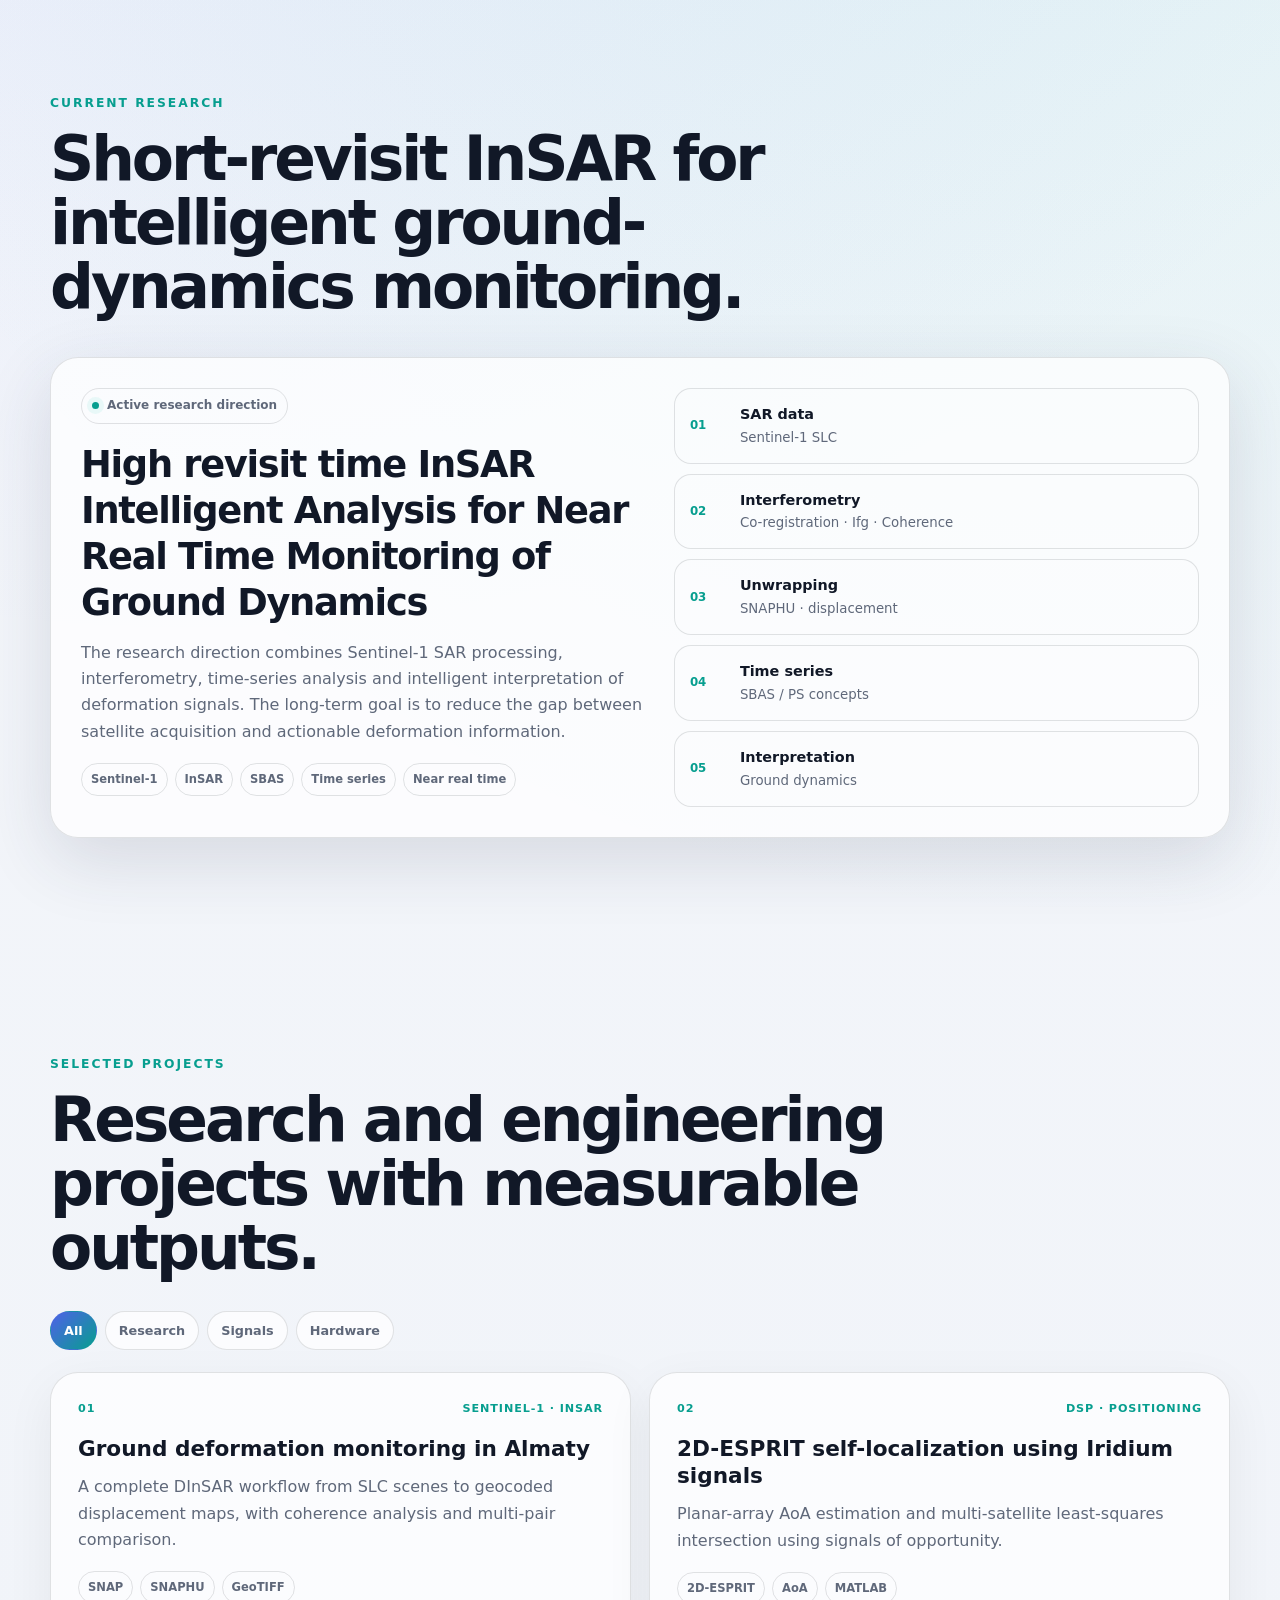
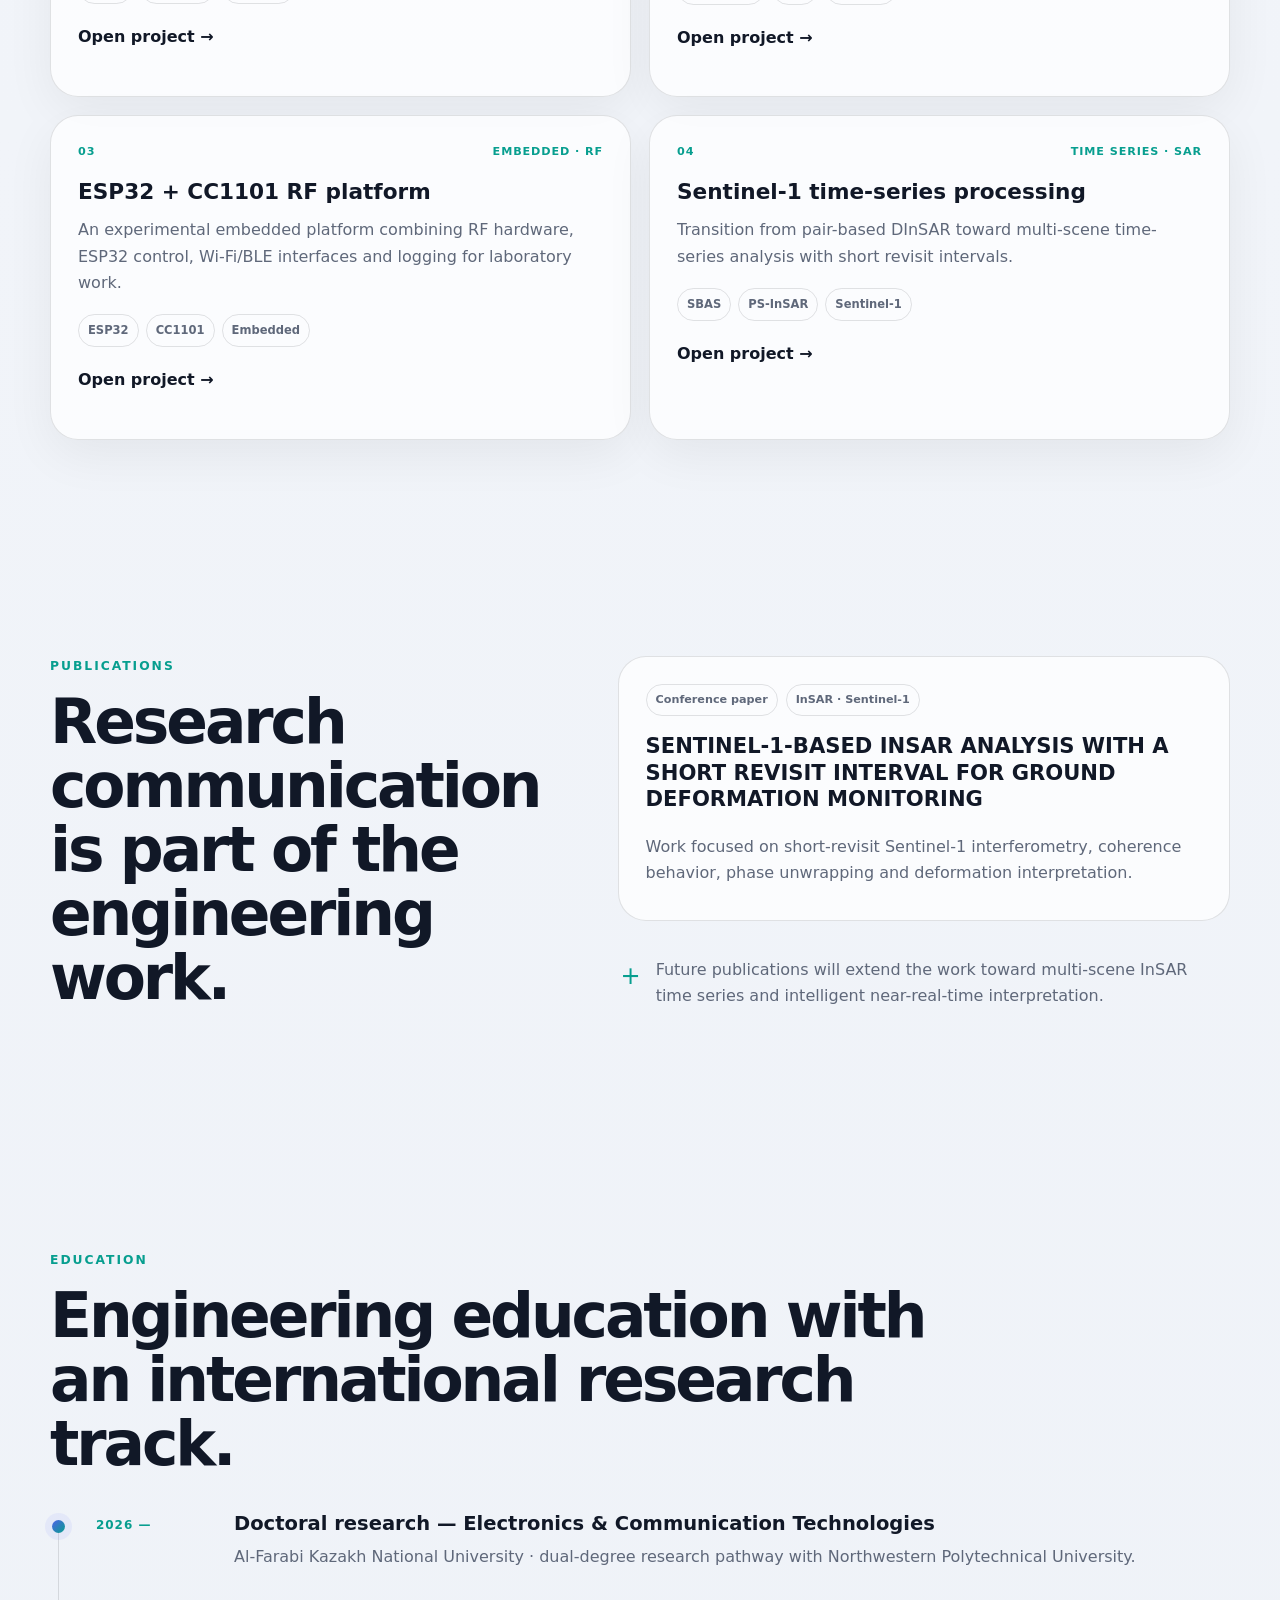
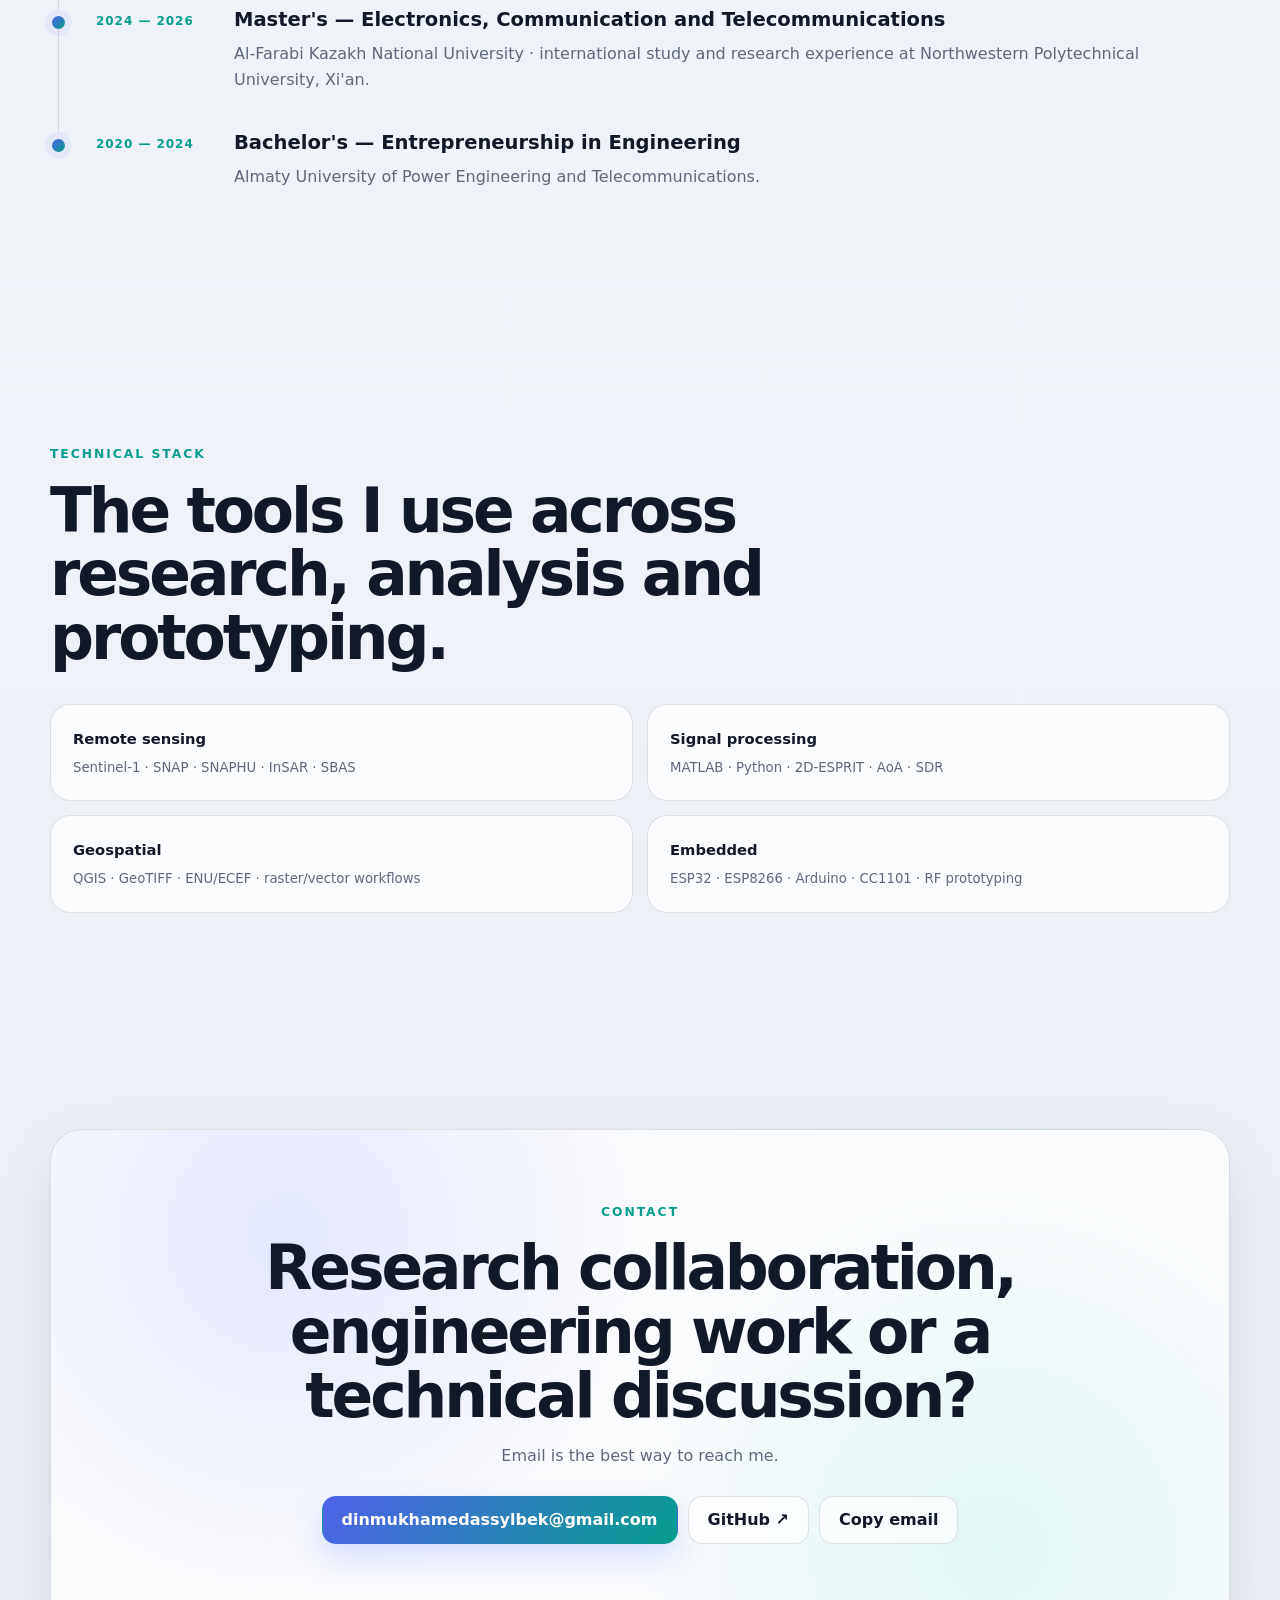
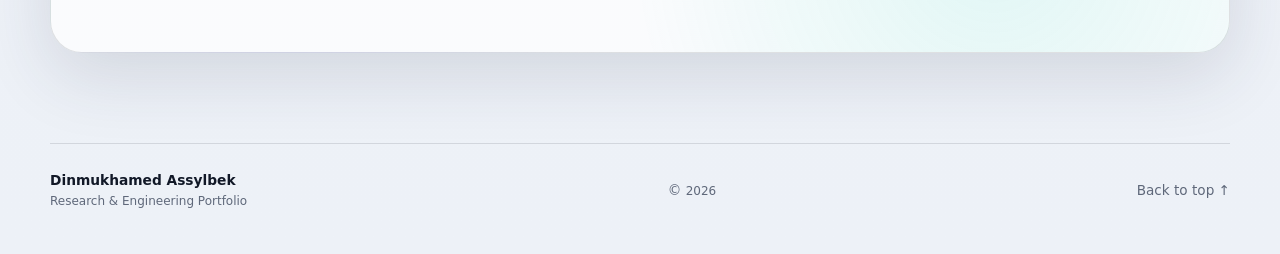
==== commit 73ae2adc: "Add files via upload" ====
--- a/index.html
+++ b/index.html
@@ -1,24 +1,48 @@
-<!DOCTYPE html>
-<html lang="en">
+<!doctype html>
+<html lang="en" data-theme="dark">
 <head>
-  <meta charset="UTF-8" />
-  <meta name="viewport" content="width=device-width, initial-scale=1.0" />
-  <meta name="description" content="Portfolio of Assylbek Dinmukhamed Kuanyshuly — researcher and engineer working with InSAR, Sentinel-1, signal processing, GIS and embedded systems." />
-  <meta name="theme-color" content="#0b1020" />
-  <meta property="og:title" content="Assylbek Dinmukhamed — Portfolio" />
-  <meta property="og:description" content="Research, engineering and projects in InSAR, signal processing, GIS and embedded systems." />
-  <meta property="og:type" content="website" />
-  <meta property="og:image" content="photo.jpg" />
-  <title>Assylbek Dinmukhamed — Researcher & Engineer</title>
-  <link rel="stylesheet" href="styles.css" />
+  <meta charset="utf-8">
+  <meta name="viewport" content="width=device-width,initial-scale=1">
+  <meta name="description" content="Personal research and engineering portfolio of Dinmukhamed Assylbek — InSAR, Sentinel-1, signal processing, GIS and embedded systems.">
+  <meta name="theme-color" content="#08111f">
+  <meta property="og:title" content="Dinmukhamed Assylbek — Research & Engineering">
+  <meta property="og:description" content="InSAR, Sentinel-1, signal processing, GIS and embedded systems.">
+  <meta property="og:type" content="website">
+  <meta property="og:url" content="https://dinmukhamedassylbek-cmd.github.io/">
+  <meta property="og:image" content="https://dinmukhamedassylbek-cmd.github.io/photo.jpg">
+  <meta name="twitter:card" content="summary_large_image">
+
+  <link rel="icon" href="favicon.svg" type="image/svg+xml">
+  <link rel="stylesheet" href="styles.css?v=2.0">
+  <title>Dinmukhamed Assylbek — Researcher & Engineer</title>
+
+  <script type="application/ld+json">
+  {
+    "@context": "https://schema.org",
+    "@type": "Person",
+    "name": "Dinmukhamed Assylbek",
+    "url": "https://dinmukhamedassylbek-cmd.github.io/",
+    "image": "https://dinmukhamedassylbek-cmd.github.io/photo.jpg",
+    "jobTitle": "Researcher in Electronics and Communication Technologies",
+    "email": "mailto:dinmukhamedassylbek@gmail.com",
+    "sameAs": [
+      "https://github.com/dinmukhamedassylbek-cmd"
+    ]
+  }
+  </script>
 </head>
+
 <body>
-  <div class="noise" aria-hidden="true"></div>
+  <div class="page-grid" aria-hidden="true"></div>
+  <div class="cursor-glow" id="cursorGlow" aria-hidden="true"></div>
 
   <header class="site-header">
     <a class="brand" href="#home" aria-label="Home">
-      <span class="brand-mark">AD</span>
-      <span class="brand-text">Assylbek Dinmukhamed</span>
+      <span class="brand-mark">DA</span>
+      <span class="brand-copy">
+        <strong>Dinmukhamed Assylbek</strong>
+        <small data-en="Research & Engineering" data-ru="Исследования и инженерия">Research & Engineering</small>
+      </span>
     </a>
 
     <button class="menu-toggle" id="menuToggle" aria-label="Open navigation" aria-expanded="false">
@@ -26,243 +50,349 @@
     </button>
 
     <nav class="nav" id="nav">
-      <a href="#about">About</a>
-      <a href="#skills">Skills</a>
-      <a href="#projects">Projects</a>
-      <a href="#experience">Experience</a>
-      <a href="#process">Process</a>
-      <a href="#contact">Contact</a>
+      <a href="#about" data-en="About" data-ru="Обо мне">About</a>
+      <a href="#research" data-en="Research" data-ru="Исследования">Research</a>
+      <a href="#projects" data-en="Projects" data-ru="Проекты">Projects</a>
+      <a href="#publications" data-en="Publications" data-ru="Публикации">Publications</a>
+      <a href="#education" data-en="Education" data-ru="Образование">Education</a>
+      <a href="#contact" data-en="Contact" data-ru="Контакты">Contact</a>
     </nav>
 
-    <button class="theme-toggle" id="themeToggle" aria-label="Toggle theme">
-      <span class="theme-icon">◐</span>
-    </button>
+    <div class="header-actions">
+      <button class="mini-btn" id="langToggle" type="button" aria-label="Change language">RU</button>
+      <button class="mini-btn theme-btn" id="themeToggle" type="button" aria-label="Change theme">◐</button>
+    </div>
   </header>
 
   <main>
-    <section id="home" class="hero section">
+    <section class="hero section" id="home">
       <div class="hero-copy reveal">
-        <p class="eyebrow">Research • Engineering • Remote sensing</p>
+        <p class="eyebrow" data-en="Electronics · Communication technologies · Remote sensing"
+           data-ru="Электроника · Коммуникационные технологии · ДЗЗ">
+          Electronics · Communication technologies · Remote sensing
+        </p>
+
         <h1>
-          Hi, I'm <span class="gradient-text">Assylbek.</span><br />
-          I turn signals and satellite data into useful information.
+          <span data-en="Hi, I'm" data-ru="Привет, я">Hi, I'm</span><br>
+          <span class="gradient-text">Dinmukhamed Assylbek.</span>
         </h1>
-        <p class="hero-subtitle">
-          Electronics & communication technologies researcher working with
+
+        <p class="hero-role" data-en="Researcher & engineer working with"
+           data-ru="Исследователь и инженер. Работаю с">
+          Researcher & engineer working with
           <span id="typingText" class="typing">InSAR</span><span class="caret">|</span>
         </p>
-        <p class="hero-description">
-          My work combines Sentinel-1 remote sensing, signal processing, GIS,
-          MATLAB/Python workflows and practical electronics.
+
+        <p class="hero-description"
+           data-en="I work at the intersection of satellite remote sensing, signal processing, GIS and communication technologies — from Sentinel-1 deformation analysis to satellite-signal positioning and embedded RF experiments."
+           data-ru="Я работаю на стыке спутникового дистанционного зондирования, обработки сигналов, GIS и коммуникационных технологий — от анализа деформаций Sentinel‑1 до позиционирования по спутниковым сигналам и embedded RF‑экспериментов.">
+          I work at the intersection of satellite remote sensing, signal processing, GIS and communication technologies — from Sentinel-1 deformation analysis to satellite-signal positioning and embedded RF experiments.
         </p>
 
         <div class="hero-actions">
-          <a class="btn btn-primary" href="#projects">View projects</a>
-          <a class="btn btn-ghost" href="mailto:dinmukhamedassylbek@gmail.com">Contact me</a>
-        </div>
-
-        <div class="hero-meta">
-          <div><strong>Based in</strong><span>Almaty, Kazakhstan</span></div>
-          <div><strong>Focus</strong><span>InSAR · DSP · GIS</span></div>
-          <div><strong>Status</strong><span>Research & engineering</span></div>
+          <a class="btn btn-primary" href="#projects" data-en="Explore projects" data-ru="Смотреть проекты">Explore projects</a>
+          <a class="btn btn-ghost" href="mailto:dinmukhamedassylbek@gmail.com?subject=Portfolio%20contact" data-en="Contact me" data-ru="Связаться со мной">Contact me</a>
+          <a class="btn btn-link" href="mailto:dinmukhamedassylbek@gmail.com?subject=CV%20request" data-en="Request CV ↗" data-ru="Запросить CV ↗">Request CV ↗</a>
+        </div>
+
+        <div class="hero-metrics">
+          <div>
+            <strong>InSAR</strong>
+            <span data-en="Ground deformation" data-ru="Деформации поверхности">Ground deformation</span>
+          </div>
+          <div>
+            <strong>2D-ESPRIT</strong>
+            <span data-en="Satellite positioning" data-ru="Спутниковое позиционирование">Satellite positioning</span>
+          </div>
+          <div>
+            <strong>MATLAB · Python</strong>
+            <span data-en="Research workflows" data-ru="Исследовательские пайплайны">Research workflows</span>
+          </div>
         </div>
       </div>
 
       <div class="hero-visual reveal">
-        <div class="portrait-shell">
-          <div class="orbit orbit-one"></div>
-          <div class="orbit orbit-two"></div>
+        <div class="portrait-shell" id="portraitShell">
+          <div class="orbit orbit-a"></div>
+          <div class="orbit orbit-b"></div>
           <div class="portrait-frame">
-            <img src="photo.jpg" alt="Portrait of Assylbek Dinmukhamed" />
-          </div>
-          <div class="floating-card fc-one">
-            <span class="dot"></span>
-            Sentinel-1 / InSAR
-          </div>
-          <div class="floating-card fc-two">MATLAB + Python</div>
-          <div class="floating-card fc-three">Signal processing</div>
-        </div>
-      </div>
-    </section>
-
-    <section id="about" class="section section-grid">
+            <img src="photo.jpg?v=2.0" alt="Dinmukhamed Assylbek">
+          </div>
+          <div class="floating-chip chip-a">Sentinel‑1</div>
+          <div class="floating-chip chip-b">InSAR</div>
+          <div class="floating-chip chip-c">DSP</div>
+          <div class="floating-chip chip-d">GIS</div>
+        </div>
+      </div>
+    </section>
+
+    <section id="about" class="section section-split">
       <div class="section-heading reveal">
-        <p class="eyebrow">About</p>
-        <h2>From an old student portfolio to a real research profile.</h2>
-      </div>
-      <div class="section-body reveal">
-        <p>
-          I work at the intersection of electronics, communication technologies,
-          remote sensing and data processing. My recent research focuses on
-          short-revisit Sentinel-1 InSAR for monitoring ground deformation.
-        </p>
-        <p>
-          I also build and test signal-processing and embedded-system projects,
-          including satellite signal analysis, SDR workflows and ESP32-based RF experiments.
-        </p>
-        <div class="mini-cards">
-          <article>
-            <span>01</span>
-            <h3>Research</h3>
-            <p>InSAR, Sentinel-1, deformation monitoring and time-series analysis.</p>
+        <p class="eyebrow" data-en="About" data-ru="Обо мне">About</p>
+        <h2 data-en="A researcher who likes to connect theory with working systems."
+            data-ru="Исследователь, который любит превращать теорию в работающие системы.">
+          A researcher who likes to connect theory with working systems.
+        </h2>
+      </div>
+
+      <div class="section-copy reveal">
+        <p data-en="My background combines electronics, communication technologies, signal processing and geospatial analysis. I prefer practical workflows where raw measurements become interpretable results."
+           data-ru="Мой профиль объединяет электронику, коммуникационные технологии, обработку сигналов и геопространственный анализ. Мне ближе практические пайплайны, где сырые измерения превращаются в понятный результат.">
+          My background combines electronics, communication technologies, signal processing and geospatial analysis. I prefer practical workflows where raw measurements become interpretable results.
+        </p>
+
+        <p data-en="Current work: intelligent InSAR analysis with short-revisit SAR data for near-real-time monitoring of ground dynamics."
+           data-ru="Текущая работа: интеллектуальный анализ InSAR по SAR-данным с коротким интервалом повторной съёмки для мониторинга динамики поверхности в режиме, близком к реальному времени.">
+          Current work: intelligent InSAR analysis with short-revisit SAR data for near-real-time monitoring of ground dynamics.
+        </p>
+
+        <div class="fact-grid">
+          <article class="fact-card">
+            <span class="fact-label" data-en="Location" data-ru="Город">Location</span>
+            <strong>Almaty, Kazakhstan</strong>
           </article>
-          <article>
-            <span>02</span>
-            <h3>Engineering</h3>
-            <p>DSP, MATLAB/Python, SDR, electronics and embedded development.</p>
+          <article class="fact-card">
+            <span class="fact-label" data-en="Main field" data-ru="Основное направление">Main field</span>
+            <strong>Electronics & Communication Technologies</strong>
           </article>
-          <article>
-            <span>03</span>
-            <h3>Visualization</h3>
-            <p>GIS, QGIS, scientific figures and clear technical presentation.</p>
+          <article class="fact-card">
+            <span class="fact-label" data-en="Approach" data-ru="Подход">Approach</span>
+            <strong data-en="Research + implementation" data-ru="Исследование + реализация">Research + implementation</strong>
           </article>
-        </div>
-      </div>
-    </section>
-
-    <section id="skills" class="section">
+          <article class="fact-card">
+            <span class="fact-label" data-en="Languages" data-ru="Языки">Languages</span>
+            <strong>KZ · RU · EN</strong>
+          </article>
+        </div>
+      </div>
+    </section>
+
+    <section id="research" class="section">
+      <div class="section-heading wide reveal">
+        <p class="eyebrow" data-en="Current research" data-ru="Текущие исследования">Current research</p>
+        <h2 data-en="Short-revisit InSAR for intelligent ground-dynamics monitoring."
+            data-ru="InSAR с коротким интервалом повторной съёмки для интеллектуального мониторинга динамики поверхности.">
+          Short-revisit InSAR for intelligent ground-dynamics monitoring.
+        </h2>
+      </div>
+
+      <div class="research-feature reveal">
+        <div class="research-copy">
+          <span class="status-pill"><span></span><span data-en="Active research direction" data-ru="Активное направление">Active research direction</span></span>
+          <h3>High revisit time InSAR Intelligent Analysis for Near Real Time Monitoring of Ground Dynamics</h3>
+          <p data-en="The research direction combines Sentinel-1 SAR processing, interferometry, time-series analysis and intelligent interpretation of deformation signals. The long-term goal is to reduce the gap between satellite acquisition and actionable deformation information."
+             data-ru="Направление объединяет обработку Sentinel‑1 SAR, интерферометрию, анализ временных рядов и интеллектуальную интерпретацию деформационных сигналов. Долгосрочная цель — сократить время между спутниковой съёмкой и получением полезной информации о деформациях.">
+            The research direction combines Sentinel-1 SAR processing, interferometry, time-series analysis and intelligent interpretation of deformation signals. The long-term goal is to reduce the gap between satellite acquisition and actionable deformation information.
+          </p>
+          <div class="tags">
+            <span>Sentinel‑1</span><span>InSAR</span><span>SBAS</span><span>Time series</span><span>Near real time</span>
+          </div>
+        </div>
+
+        <div class="research-pipeline" aria-label="Research pipeline">
+          <div><span>01</span><strong>SAR data</strong><small>Sentinel‑1 SLC</small></div>
+          <div><span>02</span><strong>Interferometry</strong><small>Co-registration · Ifg · Coherence</small></div>
+          <div><span>03</span><strong>Unwrapping</strong><small>SNAPHU · displacement</small></div>
+          <div><span>04</span><strong>Time series</strong><small>SBAS / PS concepts</small></div>
+          <div><span>05</span><strong>Interpretation</strong><small>Ground dynamics</small></div>
+        </div>
+      </div>
+    </section>
+
+    <section id="projects" class="section">
+      <div class="section-heading wide reveal">
+        <p class="eyebrow" data-en="Selected projects" data-ru="Избранные проекты">Selected projects</p>
+        <h2 data-en="Research and engineering projects with measurable outputs."
+            data-ru="Исследовательские и инженерные проекты с измеримым результатом.">
+          Research and engineering projects with measurable outputs.
+        </h2>
+      </div>
+
+      <div class="project-filters reveal">
+        <button class="filter-btn active" data-filter="all" data-en="All" data-ru="Все">All</button>
+        <button class="filter-btn" data-filter="research" data-en="Research" data-ru="Исследования">Research</button>
+        <button class="filter-btn" data-filter="signal" data-en="Signals" data-ru="Сигналы">Signals</button>
+        <button class="filter-btn" data-filter="hardware" data-en="Hardware" data-ru="Hardware">Hardware</button>
+      </div>
+
+      <div class="project-grid">
+        <article class="project-card reveal" data-category="research" data-project="insar">
+          <div class="project-topline"><span>01</span><span>Sentinel‑1 · InSAR</span></div>
+          <h3 data-en="Ground deformation monitoring in Almaty"
+              data-ru="Мониторинг деформаций поверхности в Алматы">
+            Ground deformation monitoring in Almaty
+          </h3>
+          <p data-en="A complete DInSAR workflow from SLC scenes to geocoded displacement maps, with coherence analysis and multi-pair comparison."
+             data-ru="Полный DInSAR-пайплайн от SLC-сцен до геокодированных карт смещений с анализом когерентности и сравнением нескольких пар.">
+            A complete DInSAR workflow from SLC scenes to geocoded displacement maps, with coherence analysis and multi-pair comparison.
+          </p>
+          <div class="tags"><span>SNAP</span><span>SNAPHU</span><span>GeoTIFF</span></div>
+          <button class="project-open" type="button" data-en="Open project →" data-ru="Открыть проект →">Open project →</button>
+        </article>
+
+        <article class="project-card reveal" data-category="signal" data-project="esprit">
+          <div class="project-topline"><span>02</span><span>DSP · Positioning</span></div>
+          <h3 data-en="2D-ESPRIT self-localization using Iridium signals"
+              data-ru="Самолокализация на базе 2D‑ESPRIT по сигналам Iridium">
+            2D-ESPRIT self-localization using Iridium signals
+          </h3>
+          <p data-en="Planar-array AoA estimation and multi-satellite least-squares intersection using signals of opportunity."
+             data-ru="Оценка AoA на плоской антенной решётке и многоспутниковое LS-пересечение направлений по сигналам возможности.">
+            Planar-array AoA estimation and multi-satellite least-squares intersection using signals of opportunity.
+          </p>
+          <div class="tags"><span>2D‑ESPRIT</span><span>AoA</span><span>MATLAB</span></div>
+          <button class="project-open" type="button" data-en="Open project →" data-ru="Открыть проект →">Open project →</button>
+        </article>
+
+        <article class="project-card reveal" data-category="hardware" data-project="rf">
+          <div class="project-topline"><span>03</span><span>Embedded · RF</span></div>
+          <h3>ESP32 + CC1101 RF platform</h3>
+          <p data-en="An experimental embedded platform combining RF hardware, ESP32 control, Wi‑Fi/BLE interfaces and logging for laboratory work."
+             data-ru="Экспериментальная embedded-платформа, объединяющая RF-железо, управление на ESP32, Wi‑Fi/BLE-интерфейсы и журналирование для лабораторной работы.">
+            An experimental embedded platform combining RF hardware, ESP32 control, Wi‑Fi/BLE interfaces and logging for laboratory work.
+          </p>
+          <div class="tags"><span>ESP32</span><span>CC1101</span><span>Embedded</span></div>
+          <button class="project-open" type="button" data-en="Open project →" data-ru="Открыть проект →">Open project →</button>
+        </article>
+
+        <article class="project-card reveal" data-category="research" data-project="timeseries">
+          <div class="project-topline"><span>04</span><span>Time series · SAR</span></div>
+          <h3 data-en="Sentinel-1 time-series processing"
+              data-ru="Временные ряды Sentinel‑1">
+            Sentinel-1 time-series processing
+          </h3>
+          <p data-en="Transition from pair-based DInSAR toward multi-scene time-series analysis with short revisit intervals."
+             data-ru="Переход от парного DInSAR к многосценовому анализу временных рядов с короткими интервалами повторной съёмки.">
+            Transition from pair-based DInSAR toward multi-scene time-series analysis with short revisit intervals.
+          </p>
+          <div class="tags"><span>SBAS</span><span>PS‑InSAR</span><span>Sentinel‑1</span></div>
+          <button class="project-open" type="button" data-en="Open project →" data-ru="Открыть проект →">Open project →</button>
+        </article>
+      </div>
+    </section>
+
+    <section id="publications" class="section section-split">
       <div class="section-heading reveal">
-        <p class="eyebrow">Skills</p>
-        <h2>Tools I use to go from raw data to a working result.</h2>
-      </div>
-
-      <div class="skills-grid">
-        <article class="skill-card reveal">
-          <div class="skill-icon">SAR</div>
-          <h3>Remote sensing</h3>
-          <p>Sentinel-1 SLC, DInSAR, SBAS concepts, coherence, unwrapping and displacement mapping.</p>
-          <div class="tags"><span>Sentinel-1</span><span>SNAP</span><span>SNAPHU</span></div>
-        </article>
-        <article class="skill-card reveal">
-          <div class="skill-icon">DSP</div>
-          <h3>Signal processing</h3>
-          <p>Array processing, AoA estimation, ESPRIT workflows, filtering and numerical analysis.</p>
-          <div class="tags"><span>MATLAB</span><span>Python</span><span>SDR</span></div>
-        </article>
-        <article class="skill-card reveal">
-          <div class="skill-icon">GIS</div>
-          <h3>Geospatial</h3>
-          <p>Raster/vector processing, map preparation, coordinate systems and deformation products.</p>
-          <div class="tags"><span>QGIS</span><span>GeoTIFF</span><span>GIS</span></div>
-        </article>
-        <article class="skill-card reveal">
-          <div class="skill-icon">HW</div>
-          <h3>Embedded & hardware</h3>
-          <p>ESP32/ESP8266, RF modules, prototyping, debugging and practical electronics.</p>
-          <div class="tags"><span>ESP32</span><span>Arduino</span><span>RF</span></div>
-        </article>
-      </div>
-    </section>
-
-    <section id="projects" class="section">
-      <div class="section-heading reveal">
-        <p class="eyebrow">Selected projects</p>
-        <h2>Research and engineering projects with a practical outcome.</h2>
-      </div>
-
-      <div class="project-filter reveal" role="group" aria-label="Project filters">
-        <button class="filter-btn active" data-filter="all">All</button>
-        <button class="filter-btn" data-filter="research">Research</button>
-        <button class="filter-btn" data-filter="signal">Signal</button>
-        <button class="filter-btn" data-filter="hardware">Hardware</button>
-      </div>
-
-      <div class="projects-grid">
-        <article class="project-card reveal" data-category="research">
-          <div class="project-number">01</div>
-          <p class="project-type">Research · InSAR</p>
-          <h3>Ground deformation monitoring with Sentinel-1</h3>
-          <p>
-            A processing workflow for short-revisit SAR data: co-registration,
-            interferogram generation, topographic phase removal, unwrapping,
-            displacement estimation and terrain correction.
-          </p>
-          <div class="tags"><span>Sentinel-1</span><span>SNAP</span><span>InSAR</span></div>
-        </article>
-
-        <article class="project-card reveal" data-category="signal">
-          <div class="project-number">02</div>
-          <p class="project-type">Signal processing · Positioning</p>
-          <h3>2D-ESPRIT self-localization using satellite signals</h3>
-          <p>
-            AoA estimation with planar antenna arrays and multi-satellite
-            intersection for receiver position estimation using signals of opportunity.
-          </p>
-          <div class="tags"><span>2D-ESPRIT</span><span>MATLAB</span><span>AoA</span></div>
-        </article>
-
-        <article class="project-card reveal" data-category="hardware">
-          <div class="project-number">03</div>
-          <p class="project-type">Embedded systems · RF</p>
-          <h3>ESP32 + CC1101 RF experiments</h3>
-          <p>
-            A compact experimental platform combining an ESP32, CC1101, Wi-Fi/BLE,
-            local controls and logging for passive RF analysis and lab work.
-          </p>
-          <div class="tags"><span>ESP32</span><span>CC1101</span><span>Embedded</span></div>
-        </article>
-
-        <article class="project-card reveal" data-category="research">
-          <div class="project-number">04</div>
-          <p class="project-type">Scientific communication</p>
-          <h3>Research publication & technical presentation</h3>
-          <p>
-            Preparation of scientific figures, workflows, conference material and
-            technical presentations around Sentinel-1 deformation monitoring.
-          </p>
-          <div class="tags"><span>Research</span><span>Writing</span><span>Visualization</span></div>
-        </article>
-      </div>
-    </section>
-
-    <section id="experience" class="section section-grid">
-      <div class="section-heading reveal">
-        <p class="eyebrow">Experience</p>
-        <h2>Education and research trajectory.</h2>
-      </div>
+        <p class="eyebrow" data-en="Publications" data-ru="Публикации">Publications</p>
+        <h2 data-en="Research communication is part of the engineering work."
+            data-ru="Научная коммуникация — часть инженерной работы.">
+          Research communication is part of the engineering work.
+        </h2>
+      </div>
+
+      <div class="publication-list reveal">
+        <article class="publication-card">
+          <div class="publication-meta">
+            <span data-en="Conference paper" data-ru="Конференционная статья">Conference paper</span>
+            <span>InSAR · Sentinel‑1</span>
+          </div>
+          <h3>SENTINEL-1-BASED INSAR ANALYSIS WITH A SHORT REVISIT INTERVAL FOR GROUND DEFORMATION MONITORING</h3>
+          <p data-en="Work focused on short-revisit Sentinel‑1 interferometry, coherence behavior, phase unwrapping and deformation interpretation."
+             data-ru="Работа посвящена Sentinel‑1 InSAR с коротким интервалом повторной съёмки, поведению когерентности, развёртке фазы и интерпретации деформаций.">
+            Work focused on short-revisit Sentinel‑1 interferometry, coherence behavior, phase unwrapping and deformation interpretation.
+          </p>
+        </article>
+
+        <div class="publication-note">
+          <span>+</span>
+          <p data-en="Future publications will extend the work toward multi-scene InSAR time series and intelligent near-real-time interpretation."
+             data-ru="Следующие публикации будут развивать работу в сторону многосценовых временных рядов InSAR и интеллектуальной интерпретации в режиме, близком к реальному времени.">
+            Future publications will extend the work toward multi-scene InSAR time series and intelligent near-real-time interpretation.
+          </p>
+        </div>
+      </div>
+    </section>
+
+    <section id="education" class="section">
+      <div class="section-heading wide reveal">
+        <p class="eyebrow" data-en="Education" data-ru="Образование">Education</p>
+        <h2 data-en="Engineering education with an international research track."
+            data-ru="Инженерное образование с международной исследовательской траекторией.">
+          Engineering education with an international research track.
+        </h2>
+      </div>
+
       <div class="timeline reveal">
         <article class="timeline-item">
-          <div class="timeline-dot"></div>
-          <div class="timeline-date">Current</div>
-          <h3>Research in electronics & communication technologies</h3>
-          <p>Focus: intelligent InSAR analysis, near-real-time monitoring and signal/data processing.</p>
-        </article>
+          <div class="timeline-line"><span></span></div>
+          <div class="timeline-date">2026 —</div>
+          <div>
+            <h3 data-en="Doctoral research — Electronics & Communication Technologies"
+                data-ru="Докторантура — Электроника и коммуникационные технологии">
+              Doctoral research — Electronics & Communication Technologies
+            </h3>
+            <p data-en="Al-Farabi Kazakh National University · dual-degree research pathway with Northwestern Polytechnical University."
+               data-ru="Казахский национальный университет имени аль-Фараби · исследовательская траектория двойного диплома с Northwestern Polytechnical University.">
+              Al-Farabi Kazakh National University · dual-degree research pathway with Northwestern Polytechnical University.
+            </p>
+          </div>
+        </article>
+
         <article class="timeline-item">
-          <div class="timeline-dot"></div>
-          <div class="timeline-date">2024–2026</div>
-          <h3>Master's studies / international research experience</h3>
-          <p>Work across communications, signal processing and Sentinel-1 InSAR research.</p>
-        </article>
+          <div class="timeline-line"><span></span></div>
+          <div class="timeline-date">2024 — 2026</div>
+          <div>
+            <h3 data-en="Master's — Electronics, Communication and Telecommunications"
+                data-ru="Магистратура — Электроника, связь и телекоммуникации">
+              Master's — Electronics, Communication and Telecommunications
+            </h3>
+            <p data-en="Al-Farabi Kazakh National University · international study and research experience at Northwestern Polytechnical University, Xi'an."
+               data-ru="КазНУ имени аль-Фараби · международная учёба и исследовательская работа в Northwestern Polytechnical University, Сиань.">
+              Al-Farabi Kazakh National University · international study and research experience at Northwestern Polytechnical University, Xi'an.
+            </p>
+          </div>
+        </article>
+
         <article class="timeline-item">
-          <div class="timeline-dot"></div>
-          <div class="timeline-date">2020–2024</div>
-          <h3>Bachelor's studies</h3>
-          <p>Engineering background with technology, entrepreneurship and practical project work.</p>
-        </article>
-      </div>
-    </section>
-
-    <section id="process" class="section">
-      <div class="section-heading reveal">
-        <p class="eyebrow">Process</p>
-        <h2>How I usually approach a technical problem.</h2>
-      </div>
-      <div class="process-grid">
-        <article class="process-card reveal"><span>01</span><h3>Define</h3><p>Turn the problem into measurable technical requirements.</p></article>
-        <article class="process-card reveal"><span>02</span><h3>Build</h3><p>Create the processing chain, prototype or experiment.</p></article>
-        <article class="process-card reveal"><span>03</span><h3>Validate</h3><p>Check assumptions against data, metrics and repeatable tests.</p></article>
-        <article class="process-card reveal"><span>04</span><h3>Explain</h3><p>Present the result so another person can reproduce and use it.</p></article>
+          <div class="timeline-line"><span></span></div>
+          <div class="timeline-date">2020 — 2024</div>
+          <div>
+            <h3 data-en="Bachelor's — Entrepreneurship in Engineering"
+                data-ru="Бакалавриат — Предпринимательство в инженерии">
+              Bachelor's — Entrepreneurship in Engineering
+            </h3>
+            <p data-en="Almaty University of Power Engineering and Telecommunications."
+               data-ru="Алматинский университет энергетики и связи.">
+              Almaty University of Power Engineering and Telecommunications.
+            </p>
+          </div>
+        </article>
+      </div>
+    </section>
+
+    <section id="stack" class="section">
+      <div class="section-heading wide reveal">
+        <p class="eyebrow" data-en="Technical stack" data-ru="Технический стек">Technical stack</p>
+        <h2 data-en="The tools I use across research, analysis and prototyping."
+            data-ru="Инструменты, которые я использую в исследованиях, анализе и прототипировании.">
+          The tools I use across research, analysis and prototyping.
+        </h2>
+      </div>
+
+      <div class="stack-grid reveal">
+        <div><strong>Remote sensing</strong><span>Sentinel‑1 · SNAP · SNAPHU · InSAR · SBAS</span></div>
+        <div><strong>Signal processing</strong><span>MATLAB · Python · 2D‑ESPRIT · AoA · SDR</span></div>
+        <div><strong>Geospatial</strong><span>QGIS · GeoTIFF · ENU/ECEF · raster/vector workflows</span></div>
+        <div><strong>Embedded</strong><span>ESP32 · ESP8266 · Arduino · CC1101 · RF prototyping</span></div>
       </div>
     </section>
 
     <section id="contact" class="section contact-section">
       <div class="contact-card reveal">
-        <p class="eyebrow">Contact</p>
-        <h2>Have a research idea, engineering task or collaboration in mind?</h2>
-        <p>The easiest way to reach me is by email.</p>
+        <p class="eyebrow" data-en="Contact" data-ru="Контакты">Contact</p>
+        <h2 data-en="Research collaboration, engineering work or a technical discussion?"
+            data-ru="Исследовательское сотрудничество, инженерная задача или техническое обсуждение?">
+          Research collaboration, engineering work or a technical discussion?
+        </h2>
+        <p data-en="Email is the best way to reach me."
+           data-ru="Лучший способ связаться со мной — электронная почта.">
+          Email is the best way to reach me.
+        </p>
+
         <div class="contact-actions">
-          <a class="btn btn-primary" href="mailto:dinmukhamedassylbek@gmail.com">Send email</a>
-          <button class="btn btn-ghost" id="copyEmail" type="button">Copy email</button>
+          <a class="btn btn-primary" href="mailto:dinmukhamedassylbek@gmail.com">dinmukhamedassylbek@gmail.com</a>
+          <a class="btn btn-ghost" href="https://github.com/dinmukhamedassylbek-cmd" target="_blank" rel="noreferrer">GitHub ↗</a>
+          <button class="btn btn-ghost" id="copyEmail" type="button" data-en="Copy email" data-ru="Скопировать email">Copy email</button>
         </div>
         <p class="copy-status" id="copyStatus" aria-live="polite"></p>
       </div>
@@ -270,10 +400,19 @@
   </main>
 
   <footer>
-    <p>© <span id="year"></span> Assylbek Dinmukhamed Kuanyshuly.</p>
-    <a href="#home">Back to top ↑</a>
+    <div>
+      <strong>Dinmukhamed Assylbek</strong>
+      <span data-en="Research & Engineering Portfolio" data-ru="Исследовательское и инженерное портфолио">Research & Engineering Portfolio</span>
+    </div>
+    <p>© <span id="year"></span></p>
+    <a href="#home" data-en="Back to top ↑" data-ru="Наверх ↑">Back to top ↑</a>
   </footer>
 
-  <script src="app.js"></script>
+  <dialog class="project-modal" id="projectModal">
+    <button class="modal-close" id="modalClose" type="button" aria-label="Close">×</button>
+    <div id="modalContent"></div>
+  </dialog>
+
+  <script src="app.js?v=2.0"></script>
 </body>
 </html>
--- a/styles.css
+++ b/styles.css
@@ -1,665 +1,249 @@
 
-:root {
-  --bg: #0a0f1f;
-  --bg-soft: #0f1730;
-  --card: rgba(255,255,255,.055);
-  --card-strong: rgba(255,255,255,.09);
-  --text: #f5f7fb;
-  --muted: #a8b2c8;
-  --line: rgba(255,255,255,.12);
-  --accent: #7c8cff;
-  --accent-2: #46d5c4;
-  --shadow: 0 24px 70px rgba(0,0,0,.28);
-  --header: rgba(10,15,31,.72);
-  --radius: 26px;
-  --max: 1180px;
-}
-
-:root[data-theme="light"] {
-  --bg: #f5f7fb;
-  --bg-soft: #edf1f8;
-  --card: rgba(255,255,255,.74);
-  --card-strong: rgba(255,255,255,.94);
-  --text: #11182b;
-  --muted: #5d6678;
-  --line: rgba(17,24,43,.12);
-  --accent: #4e5de7;
-  --accent-2: #0d9f91;
-  --shadow: 0 24px 70px rgba(49,56,84,.14);
-  --header: rgba(245,247,251,.78);
-}
-
-* { box-sizing: border-box; }
-html { scroll-behavior: smooth; }
-body {
-  margin: 0;
-  font-family: Inter, ui-sans-serif, system-ui, -apple-system, BlinkMacSystemFont, "Segoe UI", sans-serif;
+:root{
+  --bg:#08111f;
+  --bg-2:#0d1728;
+  --surface:rgba(255,255,255,.055);
+  --surface-2:rgba(255,255,255,.09);
+  --text:#f7f9fd;
+  --muted:#a6b1c4;
+  --line:rgba(255,255,255,.12);
+  --accent:#7c8cff;
+  --accent-2:#43d7c4;
+  --danger:#ff7f9f;
+  --header:rgba(8,17,31,.74);
+  --shadow:0 28px 80px rgba(0,0,0,.28);
+  --radius:28px;
+  --max:1180px;
+}
+html[data-theme="light"]{
+  --bg:#f5f7fb;
+  --bg-2:#edf1f7;
+  --surface:rgba(255,255,255,.72);
+  --surface-2:#fff;
+  --text:#111827;
+  --muted:#5f687a;
+  --line:rgba(17,24,39,.12);
+  --accent:#4f61e8;
+  --accent-2:#079e8f;
+  --header:rgba(245,247,251,.78);
+  --shadow:0 22px 70px rgba(40,50,78,.14);
+}
+*{box-sizing:border-box}
+html{scroll-behavior:smooth}
+body{
+  margin:0;
+  min-height:100vh;
+  font-family:Inter,ui-sans-serif,system-ui,-apple-system,BlinkMacSystemFont,"Segoe UI",sans-serif;
+  color:var(--text);
   background:
-    radial-gradient(circle at 15% 15%, rgba(124,140,255,.14), transparent 30%),
-    radial-gradient(circle at 85% 20%, rgba(70,213,196,.10), transparent 28%),
-    var(--bg);
-  color: var(--text);
-  line-height: 1.65;
-  min-height: 100vh;
-  transition: background .35s ease, color .35s ease;
-}
-
-a { color: inherit; }
-button, a { -webkit-tap-highlight-color: transparent; }
-img { max-width: 100%; display: block; }
-
-.noise {
-  position: fixed;
-  inset: 0;
-  pointer-events: none;
-  opacity: .15;
-  z-index: -1;
-  background-image:
-    linear-gradient(rgba(255,255,255,.018) 1px, transparent 1px),
-    linear-gradient(90deg, rgba(255,255,255,.018) 1px, transparent 1px);
-  background-size: 34px 34px;
-}
-
-.site-header {
-  position: sticky;
-  top: 0;
-  z-index: 50;
-  width: min(calc(100% - 28px), var(--max));
-  margin: 14px auto 0;
-  min-height: 68px;
-  padding: 10px 14px;
-  display: grid;
-  grid-template-columns: auto 1fr auto;
-  align-items: center;
-  gap: 22px;
-  background: var(--header);
-  border: 1px solid var(--line);
-  border-radius: 20px;
-  backdrop-filter: blur(18px);
-  box-shadow: 0 10px 35px rgba(0,0,0,.08);
-}
-
-.brand {
-  display: inline-flex;
-  align-items: center;
-  gap: 10px;
-  text-decoration: none;
-  font-weight: 700;
-  white-space: nowrap;
-}
-
-.brand-mark {
-  display: grid;
-  place-items: center;
-  width: 42px;
-  height: 42px;
-  border-radius: 14px;
-  background: linear-gradient(135deg, var(--accent), var(--accent-2));
-  color: white;
-  font-weight: 900;
-  letter-spacing: -.04em;
-}
-
-.brand-text { font-size: .95rem; }
-
-.nav {
-  display: flex;
-  align-items: center;
-  justify-content: center;
-  gap: 6px;
-}
-
-.nav a {
-  text-decoration: none;
-  color: var(--muted);
-  font-size: .9rem;
-  font-weight: 650;
-  padding: 10px 12px;
-  border-radius: 12px;
-  transition: .2s ease;
-}
-
-.nav a:hover,
-.nav a.active {
-  color: var(--text);
-  background: var(--card);
-}
-
-.theme-toggle,
-.menu-toggle {
-  border: 1px solid var(--line);
-  color: var(--text);
-  background: var(--card);
-  border-radius: 13px;
-  cursor: pointer;
-}
-
-.theme-toggle {
-  width: 42px;
-  height: 42px;
-  font-size: 1.2rem;
-}
-
-.menu-toggle {
-  display: none;
-  width: 44px;
-  height: 44px;
-  padding: 10px;
-}
-
-.menu-toggle span {
-  display: block;
-  width: 100%;
-  height: 2px;
-  margin: 5px 0;
-  background: currentColor;
-  border-radius: 99px;
-}
-
-main,
-footer {
-  width: min(calc(100% - 36px), var(--max));
-  margin-inline: auto;
-}
-
-.section {
-  padding: 112px 0;
-  scroll-margin-top: 100px;
-}
-
-.hero {
-  min-height: calc(100vh - 96px);
-  display: grid;
-  grid-template-columns: 1.15fr .85fr;
-  align-items: center;
-  gap: 70px;
-  padding-top: 72px;
-}
-
-.eyebrow {
-  margin: 0 0 14px;
-  color: var(--accent-2);
-  font-size: .8rem;
-  font-weight: 800;
-  text-transform: uppercase;
-  letter-spacing: .17em;
-}
-
-h1, h2, h3, p { margin-top: 0; }
-h1 {
-  margin-bottom: 24px;
-  max-width: 850px;
-  font-size: clamp(3.2rem, 7.8vw, 6.7rem);
-  line-height: .98;
-  letter-spacing: -.065em;
-}
-
-h2 {
-  margin-bottom: 26px;
-  font-size: clamp(2.2rem, 4.8vw, 4rem);
-  line-height: 1.04;
-  letter-spacing: -.048em;
-}
-
-h3 {
-  font-size: 1.25rem;
-  line-height: 1.25;
-}
-
-.gradient-text {
-  background: linear-gradient(110deg, var(--accent), var(--accent-2));
-  -webkit-background-clip: text;
-  background-clip: text;
-  color: transparent;
-}
-
-.hero-subtitle {
-  font-size: clamp(1.1rem, 2.1vw, 1.55rem);
-  color: var(--muted);
-  margin-bottom: 14px;
-}
-
-.typing {
-  color: var(--text);
-  font-weight: 750;
-}
-
-.caret {
-  display: inline-block;
-  color: var(--accent-2);
-  animation: blink .8s infinite;
-}
-
-@keyframes blink { 50% { opacity: 0; } }
-
-.hero-description {
-  color: var(--muted);
-  max-width: 700px;
-  font-size: 1.03rem;
-}
-
-.hero-actions {
-  display: flex;
-  flex-wrap: wrap;
-  gap: 12px;
-  margin: 34px 0 38px;
-}
-
-.btn {
-  display: inline-flex;
-  justify-content: center;
-  align-items: center;
-  min-height: 48px;
-  padding: 0 20px;
-  border-radius: 14px;
-  border: 1px solid var(--line);
-  font: inherit;
-  font-weight: 750;
-  text-decoration: none;
-  cursor: pointer;
-  transition: transform .2s ease, box-shadow .2s ease, background .2s ease;
-}
-
-.btn:hover { transform: translateY(-2px); }
-.btn-primary {
-  color: white;
-  border-color: transparent;
-  background: linear-gradient(135deg, var(--accent), var(--accent-2));
-  box-shadow: 0 12px 30px rgba(90,115,255,.24);
-}
-.btn-ghost { color: var(--text); background: var(--card); }
-
-.hero-meta {
-  display: flex;
-  flex-wrap: wrap;
-  gap: 24px 36px;
-}
-.hero-meta div {
-  display: grid;
-  gap: 2px;
-}
-.hero-meta strong {
-  font-size: .72rem;
-  color: var(--muted);
-  text-transform: uppercase;
-  letter-spacing: .12em;
-}
-.hero-meta span { font-weight: 650; }
-
-.hero-visual {
-  display: grid;
-  place-items: center;
-}
-
-.portrait-shell {
-  position: relative;
-  width: min(100%, 440px);
-  aspect-ratio: 1 / 1.14;
-}
-
-.portrait-frame {
-  position: absolute;
-  inset: 6% 7% 6% 7%;
-  overflow: hidden;
-  border: 1px solid var(--line);
-  border-radius: 42px;
-  background: var(--card);
-  box-shadow: var(--shadow);
-  transform: rotate(2deg);
-}
-
-.portrait-frame::after {
-  content: "";
-  position: absolute;
-  inset: 0;
-  background: linear-gradient(180deg, transparent 55%, rgba(10,15,31,.14));
-}
-
-.portrait-frame img {
-  width: 100%;
-  height: 100%;
-  object-fit: cover;
-  object-position: center 26%;
-  filter: saturate(.92) contrast(1.02);
-}
-
-.orbit {
-  position: absolute;
-  border: 1px solid var(--line);
-  border-radius: 50%;
-  animation: spin 18s linear infinite;
-}
-.orbit::before {
-  content: "";
-  position: absolute;
-  width: 11px;
-  height: 11px;
-  border-radius: 50%;
-  background: var(--accent-2);
-  box-shadow: 0 0 0 7px rgba(70,213,196,.10);
-}
-.orbit-one { inset: 2% -7%; }
-.orbit-one::before { top: 15%; left: 2%; }
-.orbit-two { inset: 12% -13%; animation-direction: reverse; animation-duration: 26s; }
-.orbit-two::before { right: 5%; bottom: 13%; background: var(--accent); }
-@keyframes spin { to { transform: rotate(360deg); } }
-
-.floating-card {
-  position: absolute;
-  z-index: 3;
-  padding: 10px 14px;
-  border-radius: 14px;
-  border: 1px solid var(--line);
-  background: var(--header);
-  backdrop-filter: blur(16px);
-  box-shadow: var(--shadow);
-  font-size: .78rem;
-  font-weight: 750;
-  animation: float 4.6s ease-in-out infinite;
-}
-.fc-one { left: -8%; top: 14%; }
-.fc-two { right: -8%; top: 48%; animation-delay: -.9s; }
-.fc-three { left: 1%; bottom: 3%; animation-delay: -1.9s; }
-.dot {
-  display: inline-block;
-  width: 7px;
-  height: 7px;
-  margin-right: 7px;
-  border-radius: 50%;
-  background: var(--accent-2);
-}
-@keyframes float { 50% { transform: translateY(-8px); } }
-
-.section-grid {
-  display: grid;
-  grid-template-columns: .8fr 1.2fr;
-  gap: 80px;
-}
-
-.section-body {
-  color: var(--muted);
-  font-size: 1.08rem;
-}
-
-.mini-cards,
-.skills-grid,
-.projects-grid,
-.process-grid {
-  display: grid;
-  gap: 18px;
-}
-
-.mini-cards {
-  margin-top: 32px;
-  grid-template-columns: repeat(3, 1fr);
-}
-
-.mini-cards article,
-.skill-card,
-.project-card,
-.process-card,
-.contact-card {
-  border: 1px solid var(--line);
-  background: var(--card);
-  border-radius: var(--radius);
-  box-shadow: 0 15px 50px rgba(0,0,0,.06);
-}
-
-.mini-cards article {
-  padding: 22px;
-}
-.mini-cards span,
-.process-card span,
-.project-number {
-  color: var(--accent-2);
-  font-size: .72rem;
-  font-weight: 850;
-  letter-spacing: .1em;
-}
-
-.mini-cards h3 { color: var(--text); margin: 12px 0 8px; }
-.mini-cards p { margin-bottom: 0; font-size: .91rem; }
-
-.skills-grid {
-  grid-template-columns: repeat(2, 1fr);
-  margin-top: 40px;
-}
-
-.skill-card {
-  position: relative;
-  padding: 30px;
-  overflow: hidden;
-  transition: transform .25s ease, background .25s ease;
-}
-.skill-card:hover { transform: translateY(-5px); background: var(--card-strong); }
-.skill-icon {
-  display: grid;
-  place-items: center;
-  width: 54px;
-  height: 54px;
-  border-radius: 16px;
-  margin-bottom: 24px;
-  background: linear-gradient(135deg, rgba(124,140,255,.18), rgba(70,213,196,.17));
-  color: var(--text);
-  font-size: .76rem;
-  font-weight: 900;
-}
-.skill-card p,
-.project-card p,
-.process-card p { color: var(--muted); }
-
-.tags {
-  display: flex;
-  flex-wrap: wrap;
-  gap: 8px;
-  margin-top: 20px;
-}
-.tags span {
-  padding: 7px 10px;
-  border-radius: 999px;
-  border: 1px solid var(--line);
-  color: var(--muted);
-  font-size: .75rem;
-  font-weight: 700;
-}
-
-.project-filter {
-  display: flex;
-  flex-wrap: wrap;
-  gap: 8px;
-  margin: 30px 0 24px;
-}
-.filter-btn {
-  padding: 9px 14px;
-  border-radius: 999px;
-  border: 1px solid var(--line);
-  background: var(--card);
-  color: var(--muted);
-  font: inherit;
-  font-size: .83rem;
-  font-weight: 700;
-  cursor: pointer;
-}
-.filter-btn.active {
-  color: white;
-  background: linear-gradient(135deg, var(--accent), var(--accent-2));
-  border-color: transparent;
-}
-
-.projects-grid { grid-template-columns: repeat(2, 1fr); }
-.project-card {
-  min-height: 330px;
-  padding: 28px;
-  transition: transform .25s ease, opacity .25s ease;
-}
-.project-card:hover { transform: translateY(-5px); }
-.project-card.is-hidden { display: none; }
-.project-type {
-  margin: 16px 0 10px;
-  color: var(--accent-2) !important;
-  font-size: .78rem;
-  font-weight: 800;
-  text-transform: uppercase;
-  letter-spacing: .1em;
-}
-
-.timeline {
-  position: relative;
-  display: grid;
-  gap: 12px;
-}
-.timeline::before {
-  content: "";
-  position: absolute;
-  left: 10px;
-  top: 8px;
-  bottom: 8px;
-  width: 1px;
-  background: var(--line);
-}
-.timeline-item {
-  position: relative;
-  padding: 0 0 34px 46px;
-}
-.timeline-dot {
-  position: absolute;
-  left: 4px;
-  top: 8px;
-  width: 13px;
-  height: 13px;
-  border-radius: 50%;
-  background: linear-gradient(135deg, var(--accent), var(--accent-2));
-  box-shadow: 0 0 0 7px rgba(124,140,255,.10);
-}
-.timeline-date {
-  color: var(--accent-2);
-  font-size: .76rem;
-  font-weight: 800;
-  text-transform: uppercase;
-  letter-spacing: .1em;
-}
-.timeline h3 { margin: 8px 0; }
-.timeline p { color: var(--muted); margin-bottom: 0; }
-
-.process-grid {
-  grid-template-columns: repeat(4, 1fr);
-  margin-top: 38px;
-}
-.process-card {
-  padding: 26px;
-}
-.process-card h3 { margin: 20px 0 8px; }
-
-.contact-section { padding-bottom: 88px; }
-.contact-card {
-  padding: clamp(30px, 6vw, 70px);
-  text-align: center;
-  background:
-    radial-gradient(circle at 20% 20%, rgba(124,140,255,.18), transparent 34%),
-    radial-gradient(circle at 80% 80%, rgba(70,213,196,.14), transparent 34%),
-    var(--card);
-}
-.contact-card h2 { max-width: 800px; margin-inline: auto; }
-.contact-card > p:not(.eyebrow):not(.copy-status) {
-  color: var(--muted);
-}
-.contact-actions {
-  display: flex;
-  justify-content: center;
-  flex-wrap: wrap;
-  gap: 12px;
-  margin-top: 28px;
-}
-.copy-status {
-  min-height: 24px;
-  margin: 16px 0 0;
-  color: var(--accent-2);
-  font-size: .85rem;
-}
-
-footer {
-  padding: 26px 0 42px;
-  display: flex;
-  justify-content: space-between;
-  gap: 18px;
-  color: var(--muted);
-  border-top: 1px solid var(--line);
-  font-size: .88rem;
-}
-footer p { margin: 0; }
-footer a { text-decoration: none; }
-
-.reveal {
-  opacity: 0;
-  transform: translateY(24px);
-  transition: opacity .65s ease, transform .65s ease;
-}
-.reveal.visible {
-  opacity: 1;
-  transform: translateY(0);
-}
-
-@media (prefers-reduced-motion: reduce) {
-  *, *::before, *::after {
-    animation-duration: .001ms !important;
-    animation-iteration-count: 1 !important;
-    scroll-behavior: auto !important;
-    transition-duration: .001ms !important;
+    radial-gradient(circle at 15% 10%,rgba(124,140,255,.16),transparent 26%),
+    radial-gradient(circle at 85% 18%,rgba(67,215,196,.11),transparent 24%),
+    linear-gradient(180deg,var(--bg),var(--bg-2));
+  line-height:1.65;
+  transition:background .3s,color .3s;
+}
+body.modal-open{overflow:hidden}
+a{color:inherit}
+button{font:inherit}
+img{max-width:100%;display:block}
+.page-grid{
+  position:fixed;inset:0;z-index:-2;pointer-events:none;opacity:.32;
+  background-image:linear-gradient(var(--line) 1px,transparent 1px),linear-gradient(90deg,var(--line) 1px,transparent 1px);
+  background-size:42px 42px;
+  mask-image:linear-gradient(to bottom,rgba(0,0,0,.7),transparent 85%);
+}
+.cursor-glow{
+  position:fixed;left:0;top:0;width:420px;height:420px;border-radius:50%;pointer-events:none;z-index:-1;
+  background:radial-gradient(circle,rgba(124,140,255,.12),rgba(67,215,196,.05) 35%,transparent 70%);
+  transform:translate(-50%,-50%);
+  opacity:.7;
+}
+.site-header{
+  position:sticky;top:12px;z-index:100;
+  width:min(calc(100% - 28px),var(--max));
+  margin:12px auto 0;
+  min-height:70px;padding:10px 12px;
+  display:grid;grid-template-columns:auto 1fr auto;align-items:center;gap:20px;
+  border:1px solid var(--line);border-radius:21px;background:var(--header);
+  backdrop-filter:blur(20px);box-shadow:0 10px 35px rgba(0,0,0,.08)
+}
+.brand{display:flex;align-items:center;gap:11px;text-decoration:none}
+.brand-mark{
+  display:grid;place-items:center;width:44px;height:44px;border-radius:14px;
+  background:linear-gradient(135deg,var(--accent),var(--accent-2));color:#fff;font-weight:900;letter-spacing:-.05em
+}
+.brand-copy{display:grid;line-height:1.1}
+.brand-copy strong{font-size:.92rem}
+.brand-copy small{margin-top:4px;color:var(--muted);font-size:.69rem}
+.nav{display:flex;justify-content:center;gap:4px}
+.nav a{
+  text-decoration:none;color:var(--muted);font-size:.86rem;font-weight:720;
+  padding:9px 10px;border-radius:11px;transition:.2s
+}
+.nav a:hover,.nav a.active{color:var(--text);background:var(--surface)}
+.header-actions{display:flex;gap:7px}
+.mini-btn,.menu-toggle{
+  height:42px;border:1px solid var(--line);border-radius:13px;background:var(--surface);color:var(--text);cursor:pointer
+}
+.mini-btn{min-width:42px;padding:0 11px;font-weight:800}
+.menu-toggle{display:none;width:42px;padding:8px}
+.menu-toggle span{display:block;width:100%;height:2px;margin:5px 0;background:currentColor;border-radius:99px}
+main,footer{width:min(calc(100% - 34px),var(--max));margin:auto}
+.section{padding:108px 0;scroll-margin-top:96px}
+.hero{
+  min-height:calc(100vh - 86px);display:grid;grid-template-columns:1.15fr .85fr;gap:72px;align-items:center;padding-top:66px
+}
+.eyebrow{
+  margin:0 0 14px;color:var(--accent-2);font-size:.77rem;font-weight:900;letter-spacing:.16em;text-transform:uppercase
+}
+h1,h2,h3,p{margin-top:0}
+h1{margin-bottom:24px;font-size:clamp(3.35rem,7.8vw,6.6rem);line-height:.96;letter-spacing:-.068em}
+h2{margin-bottom:24px;font-size:clamp(2.2rem,4.8vw,4rem);line-height:1.04;letter-spacing:-.05em}
+h3{font-size:1.22rem;line-height:1.25}
+.gradient-text{
+  background:linear-gradient(115deg,var(--accent),var(--accent-2));-webkit-background-clip:text;background-clip:text;color:transparent
+}
+.hero-role{font-size:clamp(1.08rem,2vw,1.45rem);color:var(--muted);margin-bottom:13px}
+.typing{color:var(--text);font-weight:800}
+.caret{color:var(--accent-2);animation:blink .8s infinite}
+@keyframes blink{50%{opacity:0}}
+.hero-description{max-width:730px;color:var(--muted);font-size:1.02rem}
+.hero-actions{display:flex;flex-wrap:wrap;gap:11px;margin:31px 0 38px}
+.btn{
+  display:inline-flex;align-items:center;justify-content:center;min-height:48px;padding:0 19px;border-radius:14px;
+  border:1px solid var(--line);text-decoration:none;font-weight:800;cursor:pointer;transition:transform .2s,background .2s,box-shadow .2s
+}
+.btn:hover{transform:translateY(-2px)}
+.btn-primary{color:#fff;border-color:transparent;background:linear-gradient(135deg,var(--accent),var(--accent-2));box-shadow:0 14px 30px rgba(89,112,255,.22)}
+.btn-ghost{background:var(--surface);color:var(--text)}
+.btn-link{border-color:transparent;background:transparent;color:var(--muted);padding-inline:7px}
+.hero-metrics{display:grid;grid-template-columns:repeat(3,1fr);gap:14px}
+.hero-metrics div{padding:15px 16px;border:1px solid var(--line);border-radius:16px;background:var(--surface)}
+.hero-metrics strong{display:block;font-size:.84rem}
+.hero-metrics span{display:block;margin-top:3px;color:var(--muted);font-size:.73rem}
+.hero-visual{display:grid;place-items:center}
+.portrait-shell{position:relative;width:min(100%,430px);aspect-ratio:1/1.14;transition:transform .16s ease-out}
+.portrait-frame{
+  position:absolute;inset:6% 7%;overflow:hidden;border:1px solid var(--line);border-radius:44px;background:var(--surface);
+  box-shadow:var(--shadow);transform:rotate(2deg)
+}
+.portrait-frame:after{content:"";position:absolute;inset:0;background:linear-gradient(180deg,transparent 60%,rgba(5,12,22,.12))}
+.portrait-frame img{width:100%;height:100%;object-fit:cover;object-position:center 26%;filter:saturate(.94) contrast(1.02)}
+.orbit{position:absolute;border:1px solid var(--line);border-radius:50%;animation:spin 19s linear infinite}
+.orbit:before{content:"";position:absolute;width:10px;height:10px;border-radius:50%;background:var(--accent-2);box-shadow:0 0 0 7px rgba(67,215,196,.1)}
+.orbit-a{inset:1% -8%}.orbit-a:before{top:15%;left:3%}
+.orbit-b{inset:12% -13%;animation-direction:reverse;animation-duration:27s}.orbit-b:before{right:5%;bottom:12%;left:auto;top:auto;background:var(--accent)}
+@keyframes spin{to{transform:rotate(360deg)}}
+.floating-chip{
+  position:absolute;z-index:4;padding:8px 12px;border:1px solid var(--line);border-radius:999px;background:var(--header);
+  backdrop-filter:blur(16px);box-shadow:var(--shadow);font-size:.72rem;font-weight:850;animation:float 4.5s ease-in-out infinite
+}
+.chip-a{left:-7%;top:14%}.chip-b{right:-4%;top:32%;animation-delay:-.7s}.chip-c{left:-2%;bottom:12%;animation-delay:-1.4s}.chip-d{right:-7%;bottom:22%;animation-delay:-2s}
+@keyframes float{50%{transform:translateY(-8px)}}
+.section-split{display:grid;grid-template-columns:.82fr 1.18fr;gap:78px}
+.section-heading.wide{max-width:880px}
+.section-copy{color:var(--muted);font-size:1.05rem}
+.fact-grid{display:grid;grid-template-columns:repeat(2,1fr);gap:13px;margin-top:30px}
+.fact-card{padding:20px;border:1px solid var(--line);border-radius:19px;background:var(--surface)}
+.fact-label{display:block;margin-bottom:6px;color:var(--muted);font-size:.72rem;text-transform:uppercase;letter-spacing:.1em}
+.fact-card strong{color:var(--text);font-size:.92rem}
+.research-feature{
+  display:grid;grid-template-columns:1.04fr .96fr;gap:24px;margin-top:38px;padding:30px;border:1px solid var(--line);border-radius:var(--radius);background:var(--surface);box-shadow:var(--shadow)
+}
+.research-copy h3{font-size:clamp(1.5rem,3vw,2.3rem);letter-spacing:-.035em;margin:18px 0 14px}
+.research-copy p{color:var(--muted)}
+.status-pill{
+  display:inline-flex;align-items:center;gap:8px;padding:7px 10px;border:1px solid var(--line);border-radius:999px;color:var(--muted);font-size:.75rem;font-weight:800
+}
+.status-pill span:first-child{width:7px;height:7px;border-radius:50%;background:var(--accent-2);box-shadow:0 0 0 5px rgba(67,215,196,.1)}
+.tags{display:flex;gap:7px;flex-wrap:wrap;margin-top:18px}
+.tags span{padding:6px 9px;border:1px solid var(--line);border-radius:999px;color:var(--muted);font-size:.72rem;font-weight:750}
+.research-pipeline{display:grid;gap:10px}
+.research-pipeline div{
+  display:grid;grid-template-columns:38px 1fr;column-gap:12px;align-items:center;padding:14px 15px;border:1px solid var(--line);border-radius:17px;background:rgba(255,255,255,.025)
+}
+.research-pipeline span{grid-row:1/3;color:var(--accent-2);font-size:.74rem;font-weight:900}
+.research-pipeline strong{font-size:.9rem}.research-pipeline small{color:var(--muted)}
+.project-filters{display:flex;gap:8px;flex-wrap:wrap;margin:31px 0 22px}
+.filter-btn{
+  padding:8px 13px;border:1px solid var(--line);border-radius:999px;background:var(--surface);color:var(--muted);font:inherit;font-size:.8rem;font-weight:800;cursor:pointer
+}
+.filter-btn.active{border-color:transparent;background:linear-gradient(135deg,var(--accent),var(--accent-2));color:#fff}
+.project-grid{display:grid;grid-template-columns:repeat(2,1fr);gap:18px}
+.project-card{
+  min-height:325px;padding:27px;border:1px solid var(--line);border-radius:var(--radius);background:var(--surface);box-shadow:0 15px 50px rgba(0,0,0,.06);
+  transition:transform .25s,background .25s,opacity .25s
+}
+.project-card:hover{transform:translateY(-5px);background:var(--surface-2)}
+.project-card.hidden{display:none}
+.project-topline{display:flex;justify-content:space-between;gap:12px;color:var(--accent-2);font-size:.7rem;font-weight:900;letter-spacing:.08em;text-transform:uppercase}
+.project-card h3{margin:18px 0 11px;font-size:1.35rem}.project-card p{color:var(--muted)}
+.project-open{margin-top:20px;padding:0;border:0;background:transparent;color:var(--text);font-weight:850;cursor:pointer}
+.publication-list{display:grid;gap:18px}
+.publication-card{padding:27px;border:1px solid var(--line);border-radius:var(--radius);background:var(--surface)}
+.publication-meta{display:flex;gap:8px;flex-wrap:wrap;margin-bottom:17px}
+.publication-meta span{padding:6px 9px;border:1px solid var(--line);border-radius:999px;color:var(--muted);font-size:.7rem;font-weight:800}
+.publication-card h3{font-size:1.32rem}.publication-card p{color:var(--muted);margin-bottom:0}
+.publication-note{display:flex;gap:15px;padding:18px 3px;color:var(--muted)}
+.publication-note span{color:var(--accent-2);font-size:1.5rem;font-weight:400}.publication-note p{margin:0}
+.timeline{margin-top:36px;display:grid;gap:0}
+.timeline-item{display:grid;grid-template-columns:28px 120px 1fr;gap:18px;padding-bottom:38px}
+.timeline-line{position:relative}
+.timeline-line:before{content:"";position:absolute;left:8px;top:14px;bottom:-40px;width:1px;background:var(--line)}
+.timeline-item:last-child .timeline-line:before{display:none}
+.timeline-line span{position:absolute;left:2px;top:8px;width:13px;height:13px;border-radius:50%;background:linear-gradient(135deg,var(--accent),var(--accent-2));box-shadow:0 0 0 7px rgba(124,140,255,.1)}
+.timeline-date{color:var(--accent-2);font-size:.75rem;font-weight:900;letter-spacing:.08em;text-transform:uppercase;padding-top:4px}
+.timeline-item h3{margin:0 0 8px}.timeline-item p{margin:0;color:var(--muted)}
+.stack-grid{display:grid;grid-template-columns:repeat(2,1fr);gap:14px;margin-top:34px}
+.stack-grid div{display:grid;gap:5px;padding:22px;border:1px solid var(--line);border-radius:20px;background:var(--surface)}
+.stack-grid strong{font-size:.92rem}.stack-grid span{color:var(--muted);font-size:.83rem}
+.contact-section{padding-bottom:90px}
+.contact-card{
+  padding:clamp(34px,6vw,72px);text-align:center;border:1px solid var(--line);border-radius:32px;
+  background:radial-gradient(circle at 20% 20%,rgba(124,140,255,.18),transparent 35%),radial-gradient(circle at 80% 80%,rgba(67,215,196,.14),transparent 35%),var(--surface);
+  box-shadow:var(--shadow)
+}
+.contact-card h2{max-width:860px;margin:0 auto 15px}.contact-card>p:not(.eyebrow):not(.copy-status){color:var(--muted)}
+.contact-actions{display:flex;justify-content:center;gap:10px;flex-wrap:wrap;margin-top:27px}
+.copy-status{min-height:22px;margin:14px 0 0;color:var(--accent-2);font-size:.82rem}
+footer{
+  padding:25px 0 42px;border-top:1px solid var(--line);display:flex;align-items:center;justify-content:space-between;gap:20px;color:var(--muted);font-size:.85rem
+}
+footer div{display:grid}footer strong{color:var(--text);font-size:.86rem}footer span{font-size:.75rem}footer p{margin:0}footer a{text-decoration:none}
+.project-modal{
+  width:min(calc(100% - 28px),760px);max-height:min(84vh,800px);padding:0;border:1px solid var(--line);border-radius:28px;background:var(--bg-2);color:var(--text);box-shadow:var(--shadow)
+}
+.project-modal::backdrop{background:rgba(2,7,14,.72);backdrop-filter:blur(7px)}
+.modal-close{
+  position:sticky;float:right;top:14px;margin:14px 14px 0 0;width:42px;height:42px;border:1px solid var(--line);border-radius:13px;background:var(--surface);color:var(--text);font-size:1.5rem;cursor:pointer
+}
+.modal-inner{padding:48px 32px 32px}.modal-inner h2{font-size:clamp(2rem,4vw,3.2rem)}.modal-inner p{color:var(--muted)}
+.modal-kicker{color:var(--accent-2);font-size:.76rem;font-weight:900;letter-spacing:.12em;text-transform:uppercase}
+.modal-list{display:grid;gap:10px;margin:22px 0;padding:0;list-style:none}
+.modal-list li{padding:13px 15px;border:1px solid var(--line);border-radius:15px;background:var(--surface);color:var(--muted)}
+.reveal{opacity:0;transform:translateY(22px);transition:opacity .62s,transform .62s}
+.reveal.visible{opacity:1;transform:none}
+@media(max-width:970px){
+  .site-header{grid-template-columns:auto auto auto;justify-content:space-between}
+  .brand-copy{display:none}.menu-toggle{display:block}
+  .nav{
+    position:absolute;top:calc(100% + 8px);left:0;right:0;display:grid;gap:3px;padding:10px;border:1px solid var(--line);border-radius:18px;background:var(--header);
+    backdrop-filter:blur(18px);opacity:0;transform:translateY(-8px) scale(.98);pointer-events:none;transition:.2s
   }
-}
-
-@media (max-width: 950px) {
-  .site-header {
-    grid-template-columns: auto auto auto;
-    justify-content: space-between;
-  }
-  .brand-text { display: none; }
-  .menu-toggle { display: block; }
-  .nav {
-    position: absolute;
-    top: calc(100% + 8px);
-    left: 0;
-    right: 0;
-    display: grid;
-    gap: 4px;
-    padding: 10px;
-    border: 1px solid var(--line);
-    background: var(--header);
-    backdrop-filter: blur(18px);
-    border-radius: 18px;
-    opacity: 0;
-    transform: translateY(-8px) scale(.98);
-    pointer-events: none;
-    transition: .2s ease;
-  }
-  .nav.open {
-    opacity: 1;
-    transform: none;
-    pointer-events: auto;
-  }
-  .nav a { padding: 12px 14px; }
-  .hero { grid-template-columns: 1fr; gap: 38px; }
-  .hero-copy { order: 1; }
-  .hero-visual { order: 2; }
-  .portrait-shell { width: min(90%, 420px); }
-  .section-grid { grid-template-columns: 1fr; gap: 28px; }
-  .process-grid { grid-template-columns: repeat(2, 1fr); }
-}
-
-@media (max-width: 680px) {
-  main, footer { width: min(calc(100% - 24px), var(--max)); }
-  .section { padding: 78px 0; }
-  .hero { padding-top: 52px; min-height: auto; }
-  h1 { font-size: clamp(3.1rem, 16vw, 5.1rem); }
-  .skills-grid, .projects-grid, .mini-cards, .process-grid { grid-template-columns: 1fr; }
-  .hero-meta { display: grid; grid-template-columns: repeat(2, 1fr); gap: 20px; }
-  .floating-card { font-size: .7rem; }
-  .fc-one { left: -2%; }
-  .fc-two { right: -2%; }
-  footer { flex-direction: column; }
-}
-
-@media (max-width: 430px) {
-  .hero-meta { grid-template-columns: 1fr; }
-  .hero-actions .btn { width: 100%; }
-}
+  .nav.open{opacity:1;transform:none;pointer-events:auto}.nav a{padding:12px 14px}
+  .hero{grid-template-columns:1fr;gap:38px}.hero-visual{order:2}.portrait-shell{width:min(88%,420px)}
+  .section-split,.research-feature{grid-template-columns:1fr;gap:30px}
+  .timeline-item{grid-template-columns:28px 100px 1fr}
+}
+@media(max-width:680px){
+  main,footer{width:min(calc(100% - 24px),var(--max))}.section{padding:76px 0}.hero{padding-top:50px;min-height:auto}
+  h1{font-size:clamp(3rem,16vw,5rem)}.hero-metrics,.project-grid,.fact-grid,.stack-grid{grid-template-columns:1fr}
+  .timeline-item{grid-template-columns:25px 1fr;gap:12px}.timeline-date{grid-column:2}.timeline-item>div:last-child{grid-column:2}
+  .chip-a{left:-1%}.chip-d{right:-1%}.hero-actions .btn{flex:1 1 44%}.btn-link{flex-basis:100%!important}
+  footer{flex-direction:column;align-items:flex-start}
+}
+@media(max-width:430px){.hero-actions .btn{width:100%;flex-basis:100%}.portrait-shell{width:96%}.floating-chip{font-size:.65rem}}
+@media(prefers-reduced-motion:reduce){
+  *,*::before,*::after{animation-duration:.001ms!important;animation-iteration-count:1!important;transition-duration:.001ms!important;scroll-behavior:auto!important}
+  .cursor-glow{display:none}
+}
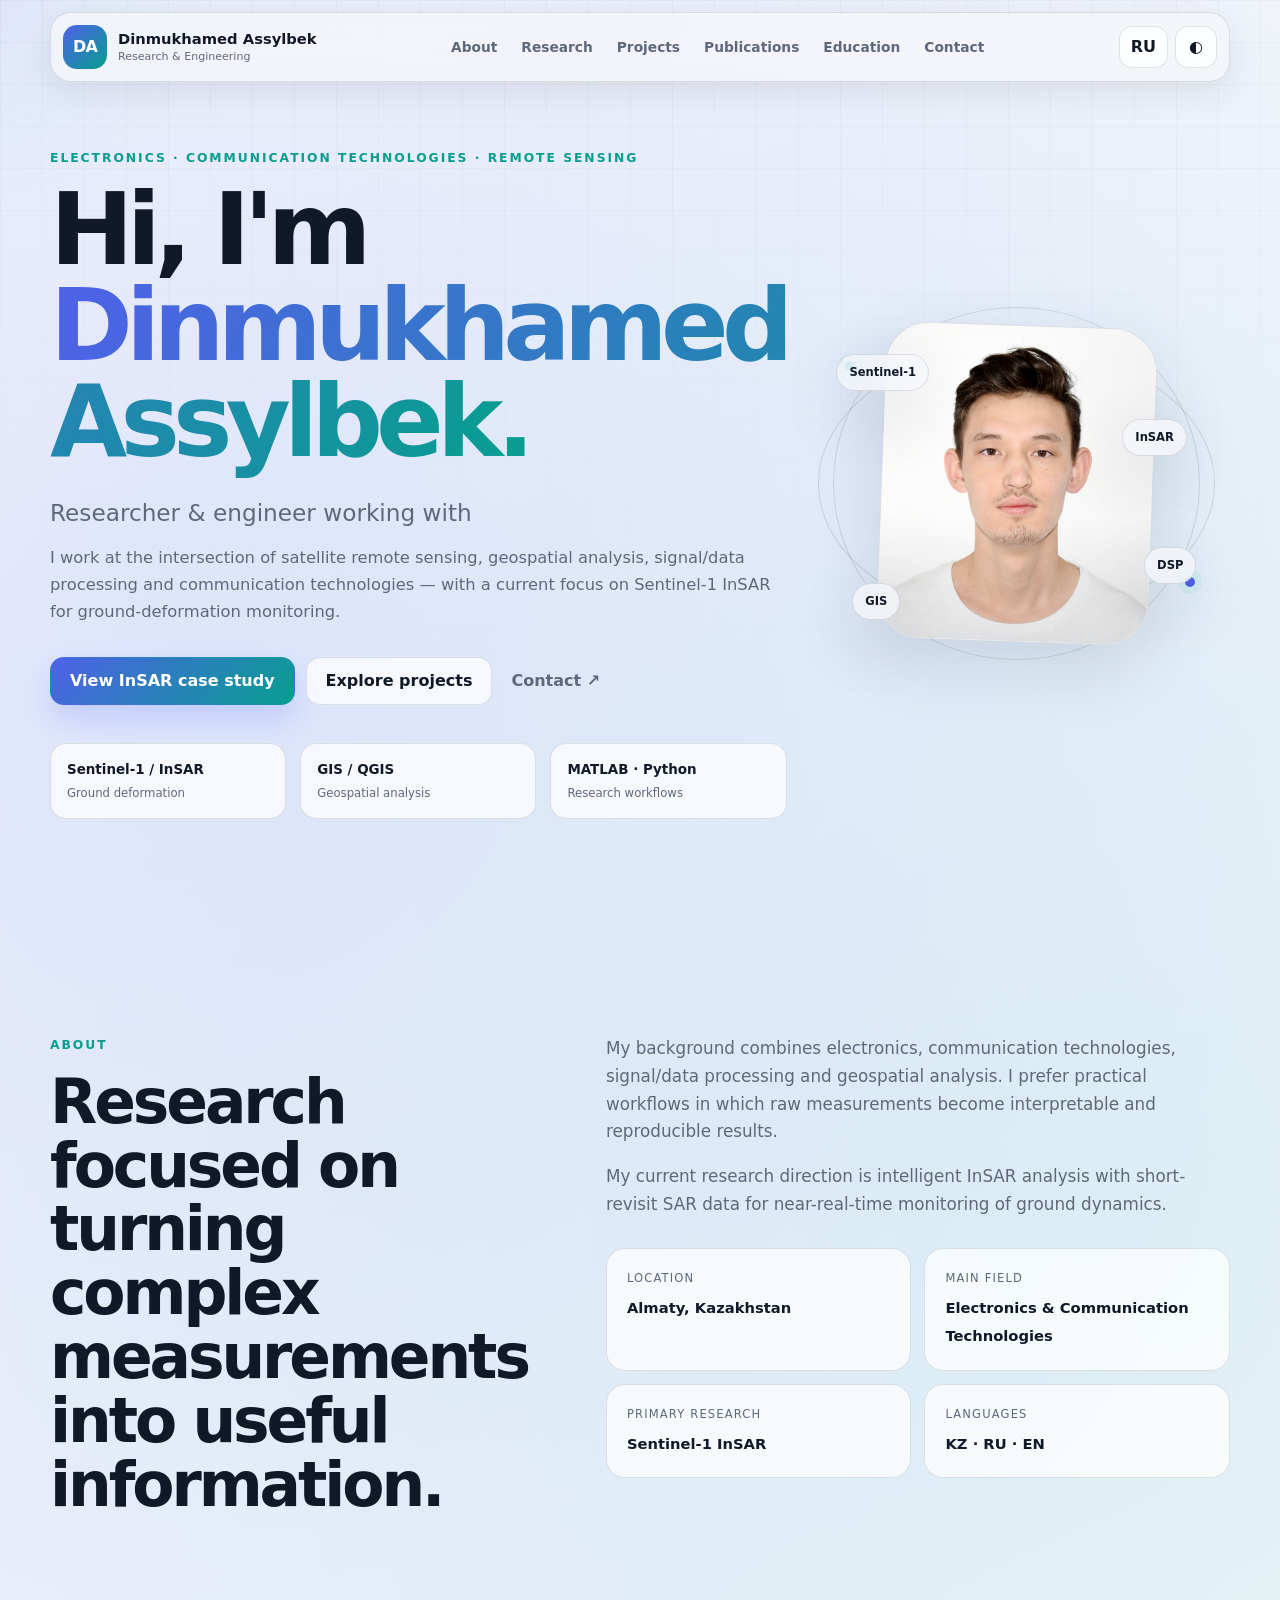
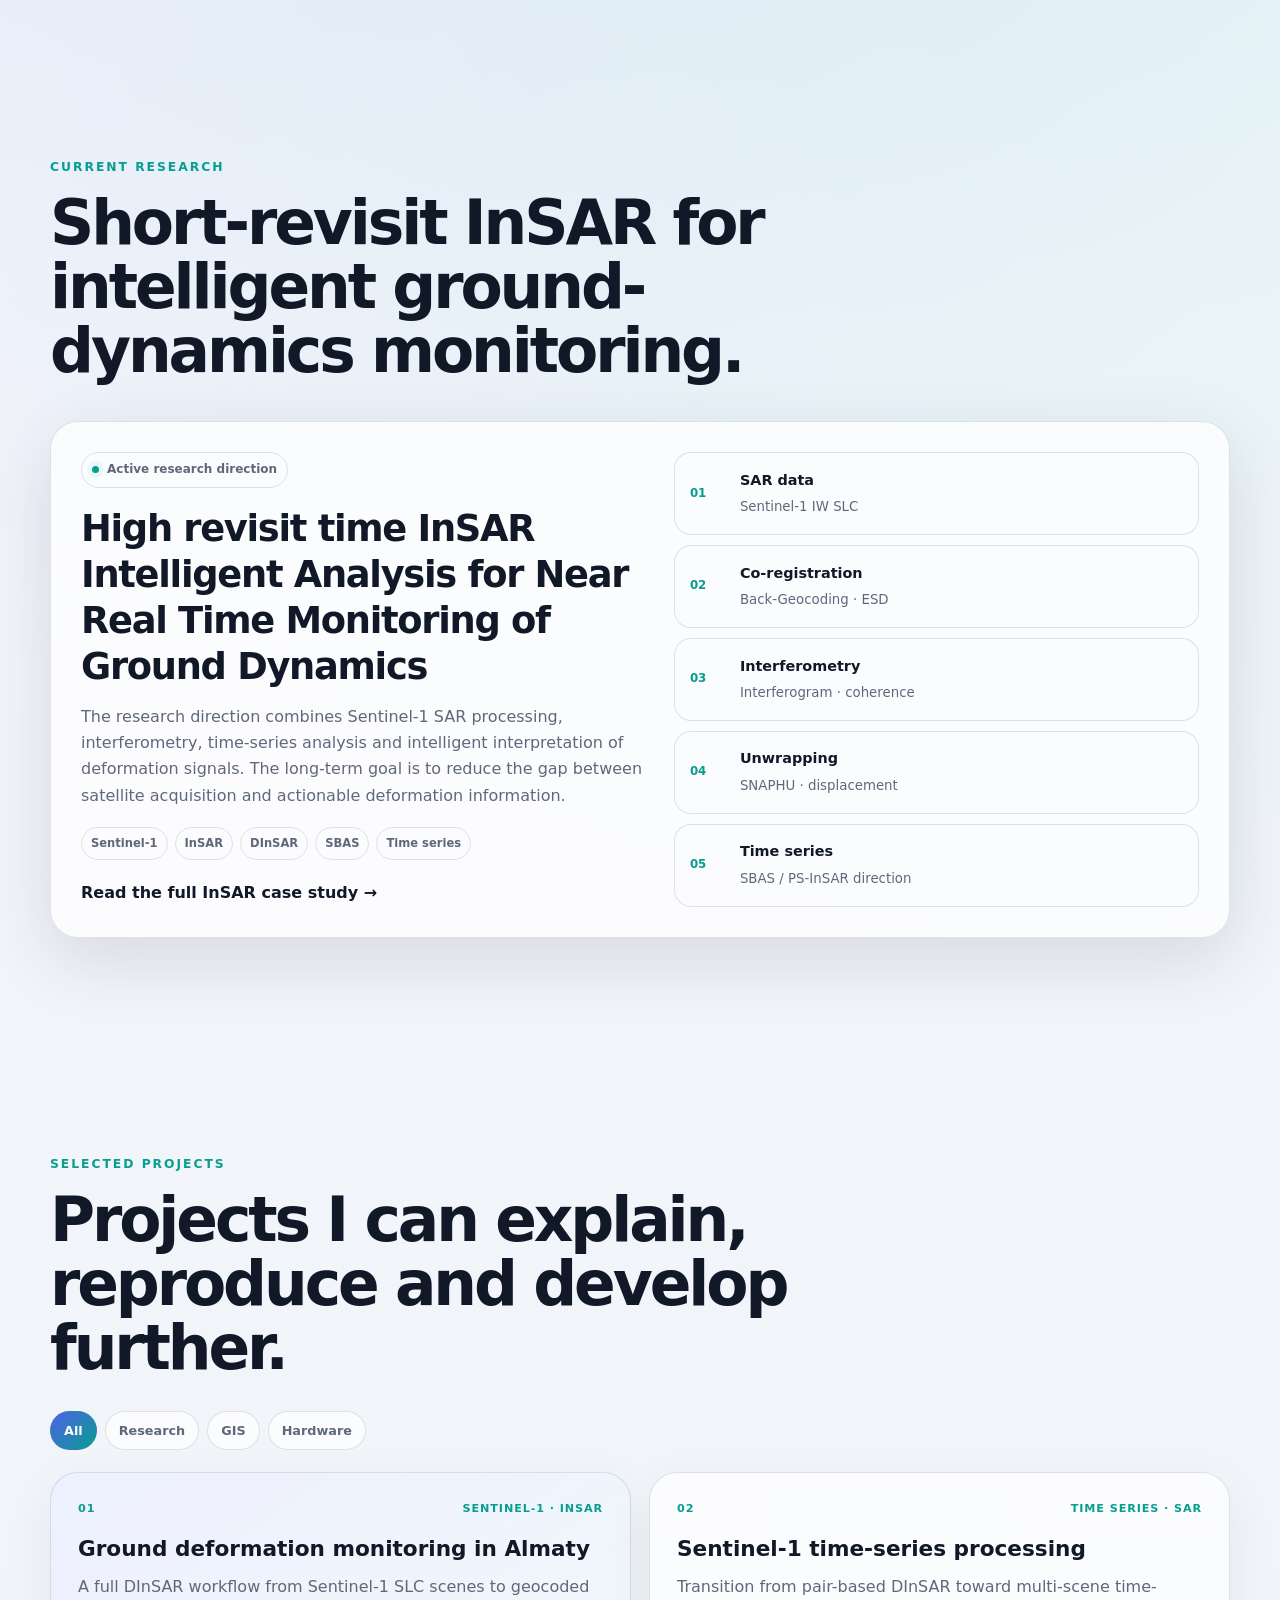
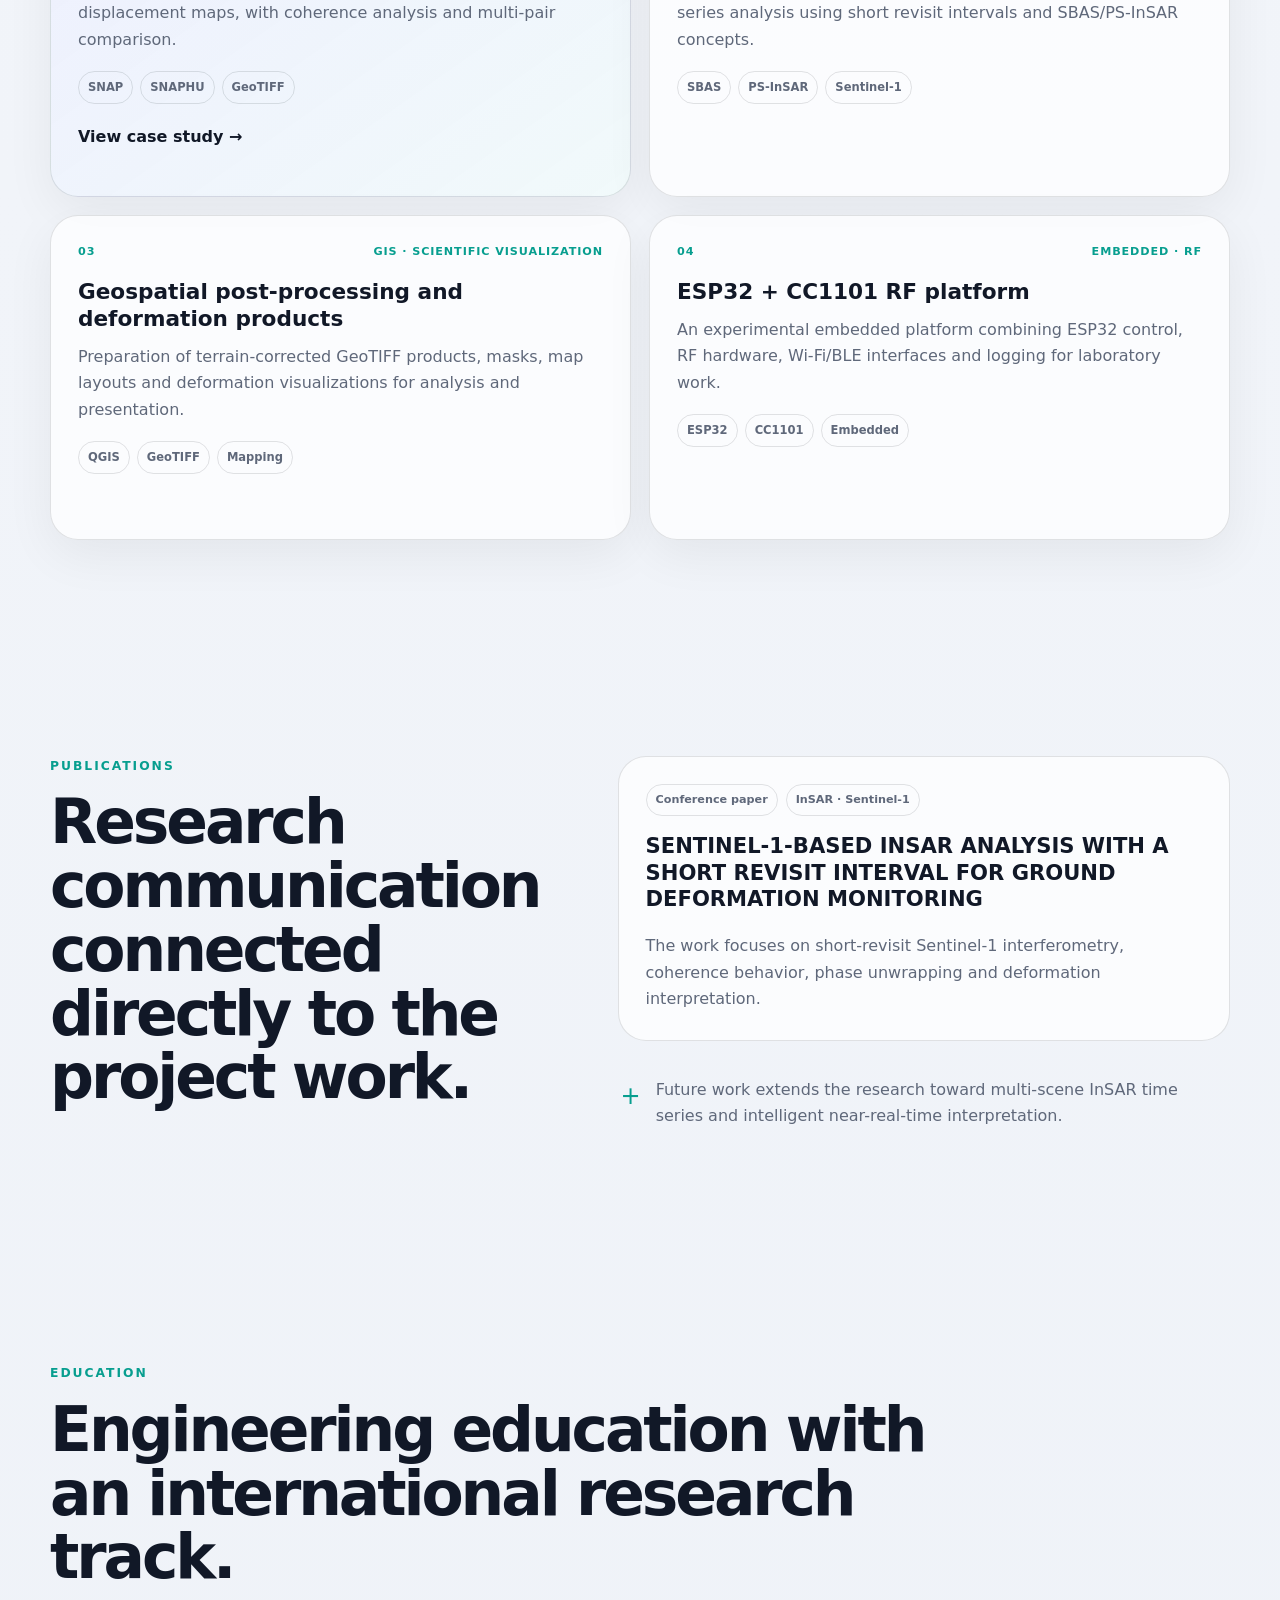
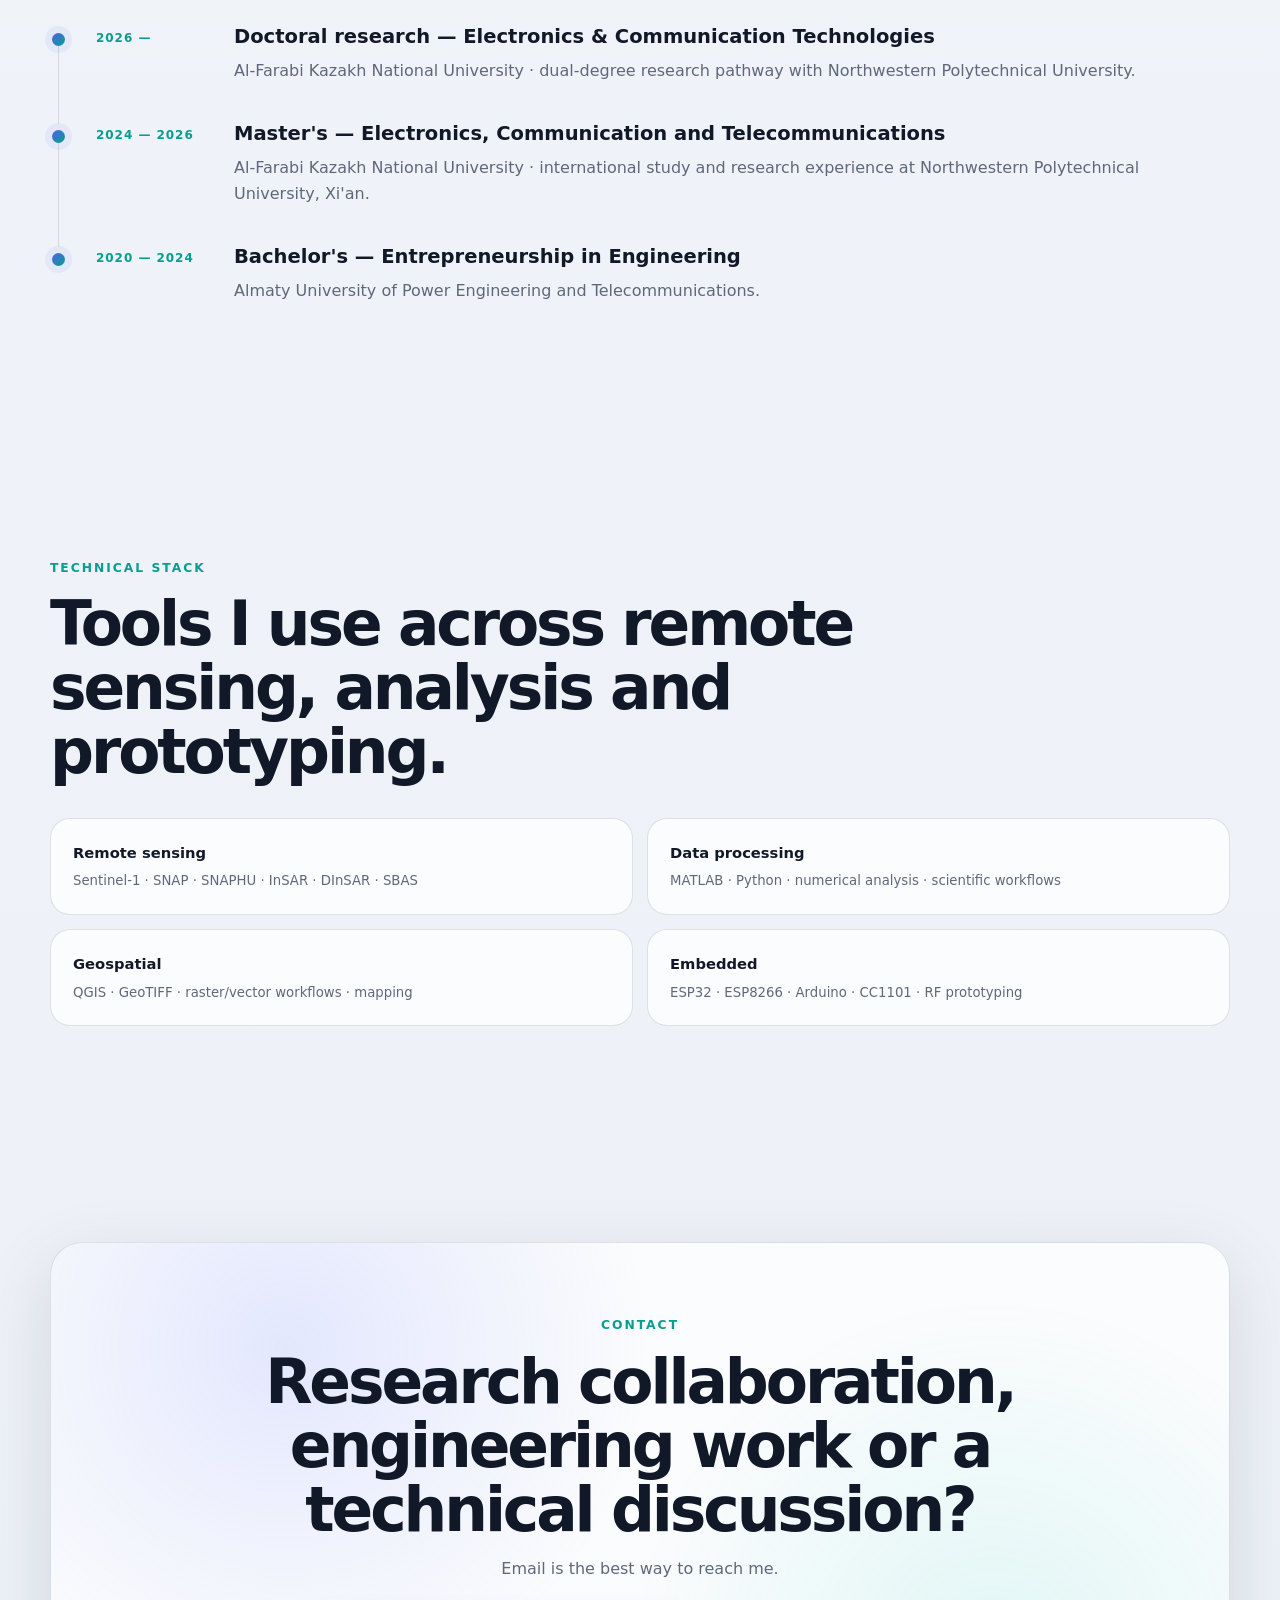
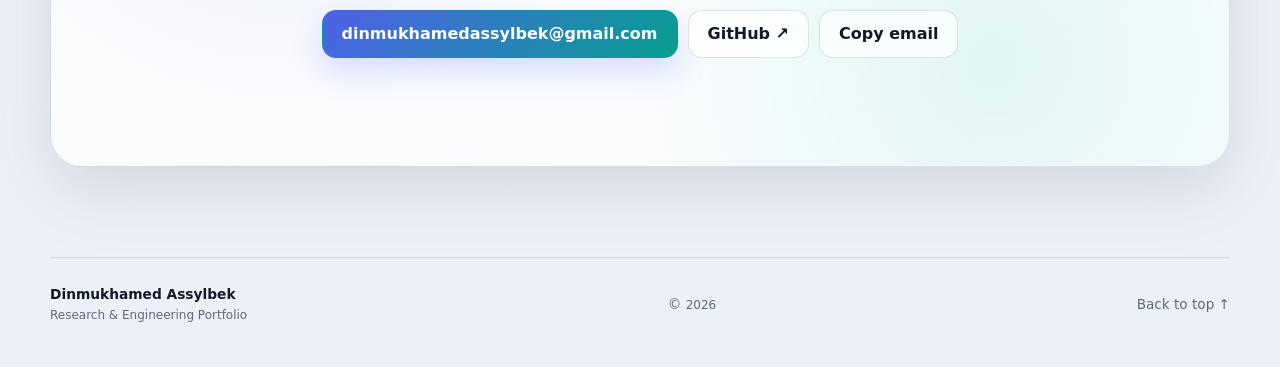
==== commit 3354943e: "Add files via upload" ====
--- a/index.html
+++ b/index.html
@@ -3,17 +3,17 @@
 <head>
   <meta charset="utf-8">
   <meta name="viewport" content="width=device-width,initial-scale=1">
-  <meta name="description" content="Personal research and engineering portfolio of Dinmukhamed Assylbek — InSAR, Sentinel-1, signal processing, GIS and embedded systems.">
+  <meta name="description" content="Personal research and engineering portfolio of Dinmukhamed Assylbek — InSAR, Sentinel-1, GIS, signal/data processing and embedded systems.">
   <meta name="theme-color" content="#08111f">
   <meta property="og:title" content="Dinmukhamed Assylbek — Research & Engineering">
-  <meta property="og:description" content="InSAR, Sentinel-1, signal processing, GIS and embedded systems.">
+  <meta property="og:description" content="InSAR, Sentinel-1, GIS, signal/data processing and embedded systems.">
   <meta property="og:type" content="website">
   <meta property="og:url" content="https://dinmukhamedassylbek-cmd.github.io/">
   <meta property="og:image" content="https://dinmukhamedassylbek-cmd.github.io/photo.jpg">
   <meta name="twitter:card" content="summary_large_image">
 
   <link rel="icon" href="favicon.svg" type="image/svg+xml">
-  <link rel="stylesheet" href="styles.css?v=2.0">
+  <link rel="stylesheet" href="styles.css?v=3.0">
   <title>Dinmukhamed Assylbek — Researcher & Engineer</title>
 
   <script type="application/ld+json">
@@ -84,25 +84,25 @@
         </p>
 
         <p class="hero-description"
-           data-en="I work at the intersection of satellite remote sensing, signal processing, GIS and communication technologies — from Sentinel-1 deformation analysis to satellite-signal positioning and embedded RF experiments."
-           data-ru="Я работаю на стыке спутникового дистанционного зондирования, обработки сигналов, GIS и коммуникационных технологий — от анализа деформаций Sentinel‑1 до позиционирования по спутниковым сигналам и embedded RF‑экспериментов.">
-          I work at the intersection of satellite remote sensing, signal processing, GIS and communication technologies — from Sentinel-1 deformation analysis to satellite-signal positioning and embedded RF experiments.
+           data-en="I work at the intersection of satellite remote sensing, geospatial analysis, signal/data processing and communication technologies — with a current focus on Sentinel-1 InSAR for ground-deformation monitoring."
+           data-ru="Я работаю на стыке спутникового дистанционного зондирования, геопространственного анализа, обработки сигналов и данных и коммуникационных технологий. Текущий фокус — Sentinel‑1 InSAR для мониторинга деформаций поверхности.">
+          I work at the intersection of satellite remote sensing, geospatial analysis, signal/data processing and communication technologies — with a current focus on Sentinel-1 InSAR for ground-deformation monitoring.
         </p>
 
         <div class="hero-actions">
-          <a class="btn btn-primary" href="#projects" data-en="Explore projects" data-ru="Смотреть проекты">Explore projects</a>
-          <a class="btn btn-ghost" href="mailto:dinmukhamedassylbek@gmail.com?subject=Portfolio%20contact" data-en="Contact me" data-ru="Связаться со мной">Contact me</a>
-          <a class="btn btn-link" href="mailto:dinmukhamedassylbek@gmail.com?subject=CV%20request" data-en="Request CV ↗" data-ru="Запросить CV ↗">Request CV ↗</a>
+          <a class="btn btn-primary" href="insar.html" data-en="View InSAR case study" data-ru="Открыть InSAR case study">View InSAR case study</a>
+          <a class="btn btn-ghost" href="#projects" data-en="Explore projects" data-ru="Смотреть проекты">Explore projects</a>
+          <a class="btn btn-link" href="mailto:dinmukhamedassylbek@gmail.com?subject=Portfolio%20contact" data-en="Contact ↗" data-ru="Связаться ↗">Contact ↗</a>
         </div>
 
         <div class="hero-metrics">
           <div>
-            <strong>InSAR</strong>
+            <strong>Sentinel‑1 / InSAR</strong>
             <span data-en="Ground deformation" data-ru="Деформации поверхности">Ground deformation</span>
           </div>
           <div>
-            <strong>2D-ESPRIT</strong>
-            <span data-en="Satellite positioning" data-ru="Спутниковое позиционирование">Satellite positioning</span>
+            <strong>GIS / QGIS</strong>
+            <span data-en="Geospatial analysis" data-ru="Геопространственный анализ">Geospatial analysis</span>
           </div>
           <div>
             <strong>MATLAB · Python</strong>
@@ -116,12 +116,12 @@
           <div class="orbit orbit-a"></div>
           <div class="orbit orbit-b"></div>
           <div class="portrait-frame">
-            <img src="photo.jpg?v=2.0" alt="Dinmukhamed Assylbek">
+            <img src="photo.jpg?v=3.0" alt="Dinmukhamed Assylbek">
           </div>
           <div class="floating-chip chip-a">Sentinel‑1</div>
           <div class="floating-chip chip-b">InSAR</div>
-          <div class="floating-chip chip-c">DSP</div>
-          <div class="floating-chip chip-d">GIS</div>
+          <div class="floating-chip chip-c">GIS</div>
+          <div class="floating-chip chip-d">DSP</div>
         </div>
       </div>
     </section>
@@ -129,21 +129,21 @@
     <section id="about" class="section section-split">
       <div class="section-heading reveal">
         <p class="eyebrow" data-en="About" data-ru="Обо мне">About</p>
-        <h2 data-en="A researcher who likes to connect theory with working systems."
-            data-ru="Исследователь, который любит превращать теорию в работающие системы.">
-          A researcher who likes to connect theory with working systems.
+        <h2 data-en="Research focused on turning complex measurements into useful information."
+            data-ru="Исследования, в которых сложные измерения превращаются в полезную информацию.">
+          Research focused on turning complex measurements into useful information.
         </h2>
       </div>
 
       <div class="section-copy reveal">
-        <p data-en="My background combines electronics, communication technologies, signal processing and geospatial analysis. I prefer practical workflows where raw measurements become interpretable results."
-           data-ru="Мой профиль объединяет электронику, коммуникационные технологии, обработку сигналов и геопространственный анализ. Мне ближе практические пайплайны, где сырые измерения превращаются в понятный результат.">
-          My background combines electronics, communication technologies, signal processing and geospatial analysis. I prefer practical workflows where raw measurements become interpretable results.
-        </p>
-
-        <p data-en="Current work: intelligent InSAR analysis with short-revisit SAR data for near-real-time monitoring of ground dynamics."
-           data-ru="Текущая работа: интеллектуальный анализ InSAR по SAR-данным с коротким интервалом повторной съёмки для мониторинга динамики поверхности в режиме, близком к реальному времени.">
-          Current work: intelligent InSAR analysis with short-revisit SAR data for near-real-time monitoring of ground dynamics.
+        <p data-en="My background combines electronics, communication technologies, signal/data processing and geospatial analysis. I prefer practical workflows in which raw measurements become interpretable and reproducible results."
+           data-ru="Мой профиль объединяет электронику, коммуникационные технологии, обработку сигналов и данных и геопространственный анализ. Мне ближе практические пайплайны, где сырые измерения превращаются в понятный и воспроизводимый результат.">
+          My background combines electronics, communication technologies, signal/data processing and geospatial analysis. I prefer practical workflows in which raw measurements become interpretable and reproducible results.
+        </p>
+
+        <p data-en="My current research direction is intelligent InSAR analysis with short-revisit SAR data for near-real-time monitoring of ground dynamics."
+           data-ru="Моё текущее исследовательское направление — интеллектуальный анализ InSAR по SAR-данным с коротким интервалом повторной съёмки для мониторинга динамики поверхности в режиме, близком к реальному времени.">
+          My current research direction is intelligent InSAR analysis with short-revisit SAR data for near-real-time monitoring of ground dynamics.
         </p>
 
         <div class="fact-grid">
@@ -156,8 +156,8 @@
             <strong>Electronics & Communication Technologies</strong>
           </article>
           <article class="fact-card">
-            <span class="fact-label" data-en="Approach" data-ru="Подход">Approach</span>
-            <strong data-en="Research + implementation" data-ru="Исследование + реализация">Research + implementation</strong>
+            <span class="fact-label" data-en="Primary research" data-ru="Основное исследование">Primary research</span>
+            <strong>Sentinel‑1 InSAR</strong>
           </article>
           <article class="fact-card">
             <span class="fact-label" data-en="Languages" data-ru="Языки">Languages</span>
@@ -185,16 +185,17 @@
             The research direction combines Sentinel-1 SAR processing, interferometry, time-series analysis and intelligent interpretation of deformation signals. The long-term goal is to reduce the gap between satellite acquisition and actionable deformation information.
           </p>
           <div class="tags">
-            <span>Sentinel‑1</span><span>InSAR</span><span>SBAS</span><span>Time series</span><span>Near real time</span>
-          </div>
+            <span>Sentinel‑1</span><span>InSAR</span><span>DInSAR</span><span>SBAS</span><span>Time series</span>
+          </div>
+          <a class="text-link" href="insar.html" data-en="Read the full InSAR case study →" data-ru="Открыть полный InSAR case study →">Read the full InSAR case study →</a>
         </div>
 
         <div class="research-pipeline" aria-label="Research pipeline">
-          <div><span>01</span><strong>SAR data</strong><small>Sentinel‑1 SLC</small></div>
-          <div><span>02</span><strong>Interferometry</strong><small>Co-registration · Ifg · Coherence</small></div>
-          <div><span>03</span><strong>Unwrapping</strong><small>SNAPHU · displacement</small></div>
-          <div><span>04</span><strong>Time series</strong><small>SBAS / PS concepts</small></div>
-          <div><span>05</span><strong>Interpretation</strong><small>Ground dynamics</small></div>
+          <div><span>01</span><strong>SAR data</strong><small>Sentinel‑1 IW SLC</small></div>
+          <div><span>02</span><strong>Co-registration</strong><small>Back-Geocoding · ESD</small></div>
+          <div><span>03</span><strong>Interferometry</strong><small>Interferogram · coherence</small></div>
+          <div><span>04</span><strong>Unwrapping</strong><small>SNAPHU · displacement</small></div>
+          <div><span>05</span><strong>Time series</strong><small>SBAS / PS-InSAR direction</small></div>
         </div>
       </div>
     </section>
@@ -202,71 +203,68 @@
     <section id="projects" class="section">
       <div class="section-heading wide reveal">
         <p class="eyebrow" data-en="Selected projects" data-ru="Избранные проекты">Selected projects</p>
-        <h2 data-en="Research and engineering projects with measurable outputs."
-            data-ru="Исследовательские и инженерные проекты с измеримым результатом.">
-          Research and engineering projects with measurable outputs.
+        <h2 data-en="Projects I can explain, reproduce and develop further."
+            data-ru="Проекты, которые я могу объяснить, воспроизвести и развивать дальше.">
+          Projects I can explain, reproduce and develop further.
         </h2>
       </div>
 
       <div class="project-filters reveal">
         <button class="filter-btn active" data-filter="all" data-en="All" data-ru="Все">All</button>
         <button class="filter-btn" data-filter="research" data-en="Research" data-ru="Исследования">Research</button>
-        <button class="filter-btn" data-filter="signal" data-en="Signals" data-ru="Сигналы">Signals</button>
+        <button class="filter-btn" data-filter="gis" data-en="GIS" data-ru="GIS">GIS</button>
         <button class="filter-btn" data-filter="hardware" data-en="Hardware" data-ru="Hardware">Hardware</button>
       </div>
 
       <div class="project-grid">
-        <article class="project-card reveal" data-category="research" data-project="insar">
+        <article class="project-card featured reveal" data-category="research">
           <div class="project-topline"><span>01</span><span>Sentinel‑1 · InSAR</span></div>
           <h3 data-en="Ground deformation monitoring in Almaty"
               data-ru="Мониторинг деформаций поверхности в Алматы">
             Ground deformation monitoring in Almaty
           </h3>
-          <p data-en="A complete DInSAR workflow from SLC scenes to geocoded displacement maps, with coherence analysis and multi-pair comparison."
-             data-ru="Полный DInSAR-пайплайн от SLC-сцен до геокодированных карт смещений с анализом когерентности и сравнением нескольких пар.">
-            A complete DInSAR workflow from SLC scenes to geocoded displacement maps, with coherence analysis and multi-pair comparison.
+          <p data-en="A full DInSAR workflow from Sentinel-1 SLC scenes to geocoded displacement maps, with coherence analysis and multi-pair comparison."
+             data-ru="Полный DInSAR-пайплайн от Sentinel‑1 SLC-сцен до геокодированных карт смещений с анализом когерентности и сравнением нескольких пар.">
+            A full DInSAR workflow from Sentinel-1 SLC scenes to geocoded displacement maps, with coherence analysis and multi-pair comparison.
           </p>
           <div class="tags"><span>SNAP</span><span>SNAPHU</span><span>GeoTIFF</span></div>
-          <button class="project-open" type="button" data-en="Open project →" data-ru="Открыть проект →">Open project →</button>
-        </article>
-
-        <article class="project-card reveal" data-category="signal" data-project="esprit">
-          <div class="project-topline"><span>02</span><span>DSP · Positioning</span></div>
-          <h3 data-en="2D-ESPRIT self-localization using Iridium signals"
-              data-ru="Самолокализация на базе 2D‑ESPRIT по сигналам Iridium">
-            2D-ESPRIT self-localization using Iridium signals
-          </h3>
-          <p data-en="Planar-array AoA estimation and multi-satellite least-squares intersection using signals of opportunity."
-             data-ru="Оценка AoA на плоской антенной решётке и многоспутниковое LS-пересечение направлений по сигналам возможности.">
-            Planar-array AoA estimation and multi-satellite least-squares intersection using signals of opportunity.
-          </p>
-          <div class="tags"><span>2D‑ESPRIT</span><span>AoA</span><span>MATLAB</span></div>
-          <button class="project-open" type="button" data-en="Open project →" data-ru="Открыть проект →">Open project →</button>
-        </article>
-
-        <article class="project-card reveal" data-category="hardware" data-project="rf">
-          <div class="project-topline"><span>03</span><span>Embedded · RF</span></div>
-          <h3>ESP32 + CC1101 RF platform</h3>
-          <p data-en="An experimental embedded platform combining RF hardware, ESP32 control, Wi‑Fi/BLE interfaces and logging for laboratory work."
-             data-ru="Экспериментальная embedded-платформа, объединяющая RF-железо, управление на ESP32, Wi‑Fi/BLE-интерфейсы и журналирование для лабораторной работы.">
-            An experimental embedded platform combining RF hardware, ESP32 control, Wi‑Fi/BLE interfaces and logging for laboratory work.
-          </p>
-          <div class="tags"><span>ESP32</span><span>CC1101</span><span>Embedded</span></div>
-          <button class="project-open" type="button" data-en="Open project →" data-ru="Открыть проект →">Open project →</button>
-        </article>
-
-        <article class="project-card reveal" data-category="research" data-project="timeseries">
-          <div class="project-topline"><span>04</span><span>Time series · SAR</span></div>
+          <a class="project-open-link" href="insar.html" data-en="View case study →" data-ru="Открыть case study →">View case study →</a>
+        </article>
+
+        <article class="project-card reveal" data-category="research">
+          <div class="project-topline"><span>02</span><span>Time series · SAR</span></div>
           <h3 data-en="Sentinel-1 time-series processing"
-              data-ru="Временные ряды Sentinel‑1">
+              data-ru="Обработка временных рядов Sentinel‑1">
             Sentinel-1 time-series processing
           </h3>
-          <p data-en="Transition from pair-based DInSAR toward multi-scene time-series analysis with short revisit intervals."
-             data-ru="Переход от парного DInSAR к многосценовому анализу временных рядов с короткими интервалами повторной съёмки.">
-            Transition from pair-based DInSAR toward multi-scene time-series analysis with short revisit intervals.
+          <p data-en="Transition from pair-based DInSAR toward multi-scene time-series analysis using short revisit intervals and SBAS/PS-InSAR concepts."
+             data-ru="Переход от парного DInSAR к многосценовому анализу временных рядов с короткими интервалами повторной съёмки и подходами SBAS/PS-InSAR.">
+            Transition from pair-based DInSAR toward multi-scene time-series analysis using short revisit intervals and SBAS/PS-InSAR concepts.
           </p>
           <div class="tags"><span>SBAS</span><span>PS‑InSAR</span><span>Sentinel‑1</span></div>
-          <button class="project-open" type="button" data-en="Open project →" data-ru="Открыть проект →">Open project →</button>
+        </article>
+
+        <article class="project-card reveal" data-category="gis">
+          <div class="project-topline"><span>03</span><span>GIS · Scientific visualization</span></div>
+          <h3 data-en="Geospatial post-processing and deformation products"
+              data-ru="Геопространственная постобработка и продукты деформаций">
+            Geospatial post-processing and deformation products
+          </h3>
+          <p data-en="Preparation of terrain-corrected GeoTIFF products, masks, map layouts and deformation visualizations for analysis and presentation."
+             data-ru="Подготовка terrain-corrected GeoTIFF, масок, картографических компоновок и визуализаций деформаций для анализа и представления результатов.">
+            Preparation of terrain-corrected GeoTIFF products, masks, map layouts and deformation visualizations for analysis and presentation.
+          </p>
+          <div class="tags"><span>QGIS</span><span>GeoTIFF</span><span>Mapping</span></div>
+        </article>
+
+        <article class="project-card reveal" data-category="hardware">
+          <div class="project-topline"><span>04</span><span>Embedded · RF</span></div>
+          <h3>ESP32 + CC1101 RF platform</h3>
+          <p data-en="An experimental embedded platform combining ESP32 control, RF hardware, Wi‑Fi/BLE interfaces and logging for laboratory work."
+             data-ru="Экспериментальная embedded-платформа с ESP32, RF-железом, Wi‑Fi/BLE-интерфейсами и журналированием для лабораторной работы.">
+            An experimental embedded platform combining ESP32 control, RF hardware, Wi‑Fi/BLE interfaces and logging for laboratory work.
+          </p>
+          <div class="tags"><span>ESP32</span><span>CC1101</span><span>Embedded</span></div>
         </article>
       </div>
     </section>
@@ -274,9 +272,9 @@
     <section id="publications" class="section section-split">
       <div class="section-heading reveal">
         <p class="eyebrow" data-en="Publications" data-ru="Публикации">Publications</p>
-        <h2 data-en="Research communication is part of the engineering work."
-            data-ru="Научная коммуникация — часть инженерной работы.">
-          Research communication is part of the engineering work.
+        <h2 data-en="Research communication connected directly to the project work."
+            data-ru="Научные публикации напрямую связаны с проектной работой.">
+          Research communication connected directly to the project work.
         </h2>
       </div>
 
@@ -287,17 +285,17 @@
             <span>InSAR · Sentinel‑1</span>
           </div>
           <h3>SENTINEL-1-BASED INSAR ANALYSIS WITH A SHORT REVISIT INTERVAL FOR GROUND DEFORMATION MONITORING</h3>
-          <p data-en="Work focused on short-revisit Sentinel‑1 interferometry, coherence behavior, phase unwrapping and deformation interpretation."
+          <p data-en="The work focuses on short-revisit Sentinel‑1 interferometry, coherence behavior, phase unwrapping and deformation interpretation."
              data-ru="Работа посвящена Sentinel‑1 InSAR с коротким интервалом повторной съёмки, поведению когерентности, развёртке фазы и интерпретации деформаций.">
-            Work focused on short-revisit Sentinel‑1 interferometry, coherence behavior, phase unwrapping and deformation interpretation.
+            The work focuses on short-revisit Sentinel‑1 interferometry, coherence behavior, phase unwrapping and deformation interpretation.
           </p>
         </article>
 
         <div class="publication-note">
           <span>+</span>
-          <p data-en="Future publications will extend the work toward multi-scene InSAR time series and intelligent near-real-time interpretation."
-             data-ru="Следующие публикации будут развивать работу в сторону многосценовых временных рядов InSAR и интеллектуальной интерпретации в режиме, близком к реальному времени.">
-            Future publications will extend the work toward multi-scene InSAR time series and intelligent near-real-time interpretation.
+          <p data-en="Future work extends the research toward multi-scene InSAR time series and intelligent near-real-time interpretation."
+             data-ru="Следующие работы развивают исследование в сторону многосценовых временных рядов InSAR и интеллектуальной интерпретации в режиме, близком к реальному времени.">
+            Future work extends the research toward multi-scene InSAR time series and intelligent near-real-time interpretation.
           </p>
         </div>
       </div>
@@ -363,16 +361,16 @@
     <section id="stack" class="section">
       <div class="section-heading wide reveal">
         <p class="eyebrow" data-en="Technical stack" data-ru="Технический стек">Technical stack</p>
-        <h2 data-en="The tools I use across research, analysis and prototyping."
-            data-ru="Инструменты, которые я использую в исследованиях, анализе и прототипировании.">
-          The tools I use across research, analysis and prototyping.
+        <h2 data-en="Tools I use across remote sensing, analysis and prototyping."
+            data-ru="Инструменты, которые я использую в дистанционном зондировании, анализе и прототипировании.">
+          Tools I use across remote sensing, analysis and prototyping.
         </h2>
       </div>
 
       <div class="stack-grid reveal">
-        <div><strong>Remote sensing</strong><span>Sentinel‑1 · SNAP · SNAPHU · InSAR · SBAS</span></div>
-        <div><strong>Signal processing</strong><span>MATLAB · Python · 2D‑ESPRIT · AoA · SDR</span></div>
-        <div><strong>Geospatial</strong><span>QGIS · GeoTIFF · ENU/ECEF · raster/vector workflows</span></div>
+        <div><strong>Remote sensing</strong><span>Sentinel‑1 · SNAP · SNAPHU · InSAR · DInSAR · SBAS</span></div>
+        <div><strong>Data processing</strong><span>MATLAB · Python · numerical analysis · scientific workflows</span></div>
+        <div><strong>Geospatial</strong><span>QGIS · GeoTIFF · raster/vector workflows · mapping</span></div>
         <div><strong>Embedded</strong><span>ESP32 · ESP8266 · Arduino · CC1101 · RF prototyping</span></div>
       </div>
     </section>
@@ -408,11 +406,6 @@
     <a href="#home" data-en="Back to top ↑" data-ru="Наверх ↑">Back to top ↑</a>
   </footer>
 
-  <dialog class="project-modal" id="projectModal">
-    <button class="modal-close" id="modalClose" type="button" aria-label="Close">×</button>
-    <div id="modalContent"></div>
-  </dialog>
-
-  <script src="app.js?v=2.0"></script>
+  <script src="app.js?v=3.0"></script>
 </body>
 </html>
--- a/styles.css
+++ b/styles.css
@@ -247,3 +247,75 @@
   *,*::before,*::after{animation-duration:.001ms!important;animation-iteration-count:1!important;transition-duration:.001ms!important;scroll-behavior:auto!important}
   .cursor-glow{display:none}
 }
+
+
+/* =========================
+   V3 — portfolio refinements
+   ========================= */
+.text-link,.project-open-link{
+  display:inline-flex;margin-top:20px;color:var(--text);font-weight:850;text-decoration:none
+}
+.text-link:hover,.project-open-link:hover{text-decoration:underline}
+.project-card.featured{
+  background:linear-gradient(145deg,rgba(124,140,255,.11),rgba(67,215,196,.06)),var(--surface)
+}
+.case-page main{width:min(calc(100% - 34px),var(--max));margin:auto}
+.case-header{grid-template-columns:auto 1fr auto}
+.case-nav{display:flex;justify-content:center;gap:5px}
+.case-nav a{text-decoration:none;color:var(--muted);font-size:.84rem;font-weight:750;padding:9px 10px;border-radius:11px}
+.case-nav a:hover{color:var(--text);background:var(--surface)}
+.case-hero{padding-top:84px}
+.case-hero-copy{max-width:930px}
+.case-hero h1{font-size:clamp(3.1rem,7.2vw,6rem);max-width:1050px}
+.case-lead{max-width:850px;color:var(--muted);font-size:1.12rem}
+.hero-tags{margin-top:26px}
+.case-summary-grid{display:grid;grid-template-columns:repeat(4,1fr);gap:12px;margin-top:42px}
+.case-summary-grid div,.case-data-card,.result-card{
+  padding:20px;border:1px solid var(--line);border-radius:19px;background:var(--surface)
+}
+.case-summary-grid span,.case-data-card>span{
+  display:block;margin-bottom:6px;color:var(--muted);font-size:.7rem;text-transform:uppercase;letter-spacing:.1em
+}
+.case-summary-grid strong,.case-data-card strong{font-size:.9rem}
+.case-two-col{display:grid;grid-template-columns:.82fr 1.18fr;gap:76px}
+.case-copy{font-size:1.05rem;color:var(--muted)}
+.case-data-grid{display:grid;grid-template-columns:repeat(4,1fr);gap:14px;margin-top:34px}
+.case-data-card p{margin:10px 0 0;color:var(--muted);font-size:.84rem}
+.workflow-list{display:grid;gap:11px;margin-top:35px}
+.workflow-list article{
+  display:grid;grid-template-columns:56px 1fr;gap:16px;padding:18px 20px;border:1px solid var(--line);
+  border-radius:19px;background:var(--surface);transition:transform .2s,background .2s
+}
+.workflow-list article:hover{transform:translateX(4px);background:var(--surface-2)}
+.workflow-list>article>span{color:var(--accent-2);font-size:.75rem;font-weight:900;padding-top:4px}
+.workflow-list h3{margin:0 0 5px}.workflow-list p{margin:0;color:var(--muted)}
+.results-grid{display:grid;grid-template-columns:repeat(3,1fr);gap:14px;margin-top:34px}
+.result-card{display:grid;gap:6px}
+.result-card>span{color:var(--accent-2);font-size:.8rem;font-weight:850}
+.result-card p{margin:4px 0 0;color:var(--muted);font-size:.86rem}
+.visual-placeholder{display:grid;grid-template-columns:repeat(2,1fr);gap:16px;margin-top:20px}
+.visual-placeholder>div{
+  min-height:300px;padding:26px;display:flex;flex-direction:column;justify-content:flex-end;
+  border:1px dashed var(--line);border-radius:26px;
+  background:
+    linear-gradient(135deg,rgba(124,140,255,.08),rgba(67,215,196,.05)),
+    repeating-linear-gradient(45deg,transparent,transparent 18px,rgba(255,255,255,.018) 18px,rgba(255,255,255,.018) 36px)
+}
+.visual-placeholder span{color:var(--accent-2);font-size:.7rem;font-weight:900;letter-spacing:.12em}
+.visual-placeholder h3{margin:8px 0}.visual-placeholder p{margin:0;color:var(--muted);max-width:500px}
+.next-card{
+  padding:clamp(32px,6vw,70px);border:1px solid var(--line);border-radius:32px;
+  background:radial-gradient(circle at 20% 20%,rgba(124,140,255,.17),transparent 35%),radial-gradient(circle at 80% 80%,rgba(67,215,196,.13),transparent 35%),var(--surface);
+  box-shadow:var(--shadow)
+}
+.next-card h2{max-width:900px}.next-card p{max-width:820px;color:var(--muted)}
+@media(max-width:960px){
+  .case-header{grid-template-columns:auto auto}
+  .case-nav{display:none}
+  .case-two-col{grid-template-columns:1fr;gap:28px}
+  .case-summary-grid,.case-data-grid{grid-template-columns:repeat(2,1fr)}
+}
+@media(max-width:680px){
+  .case-page main{width:min(calc(100% - 24px),var(--max))}
+  .case-summary-grid,.case-data-grid,.results-grid,.visual-placeholder{grid-template-columns:1fr}
+}
